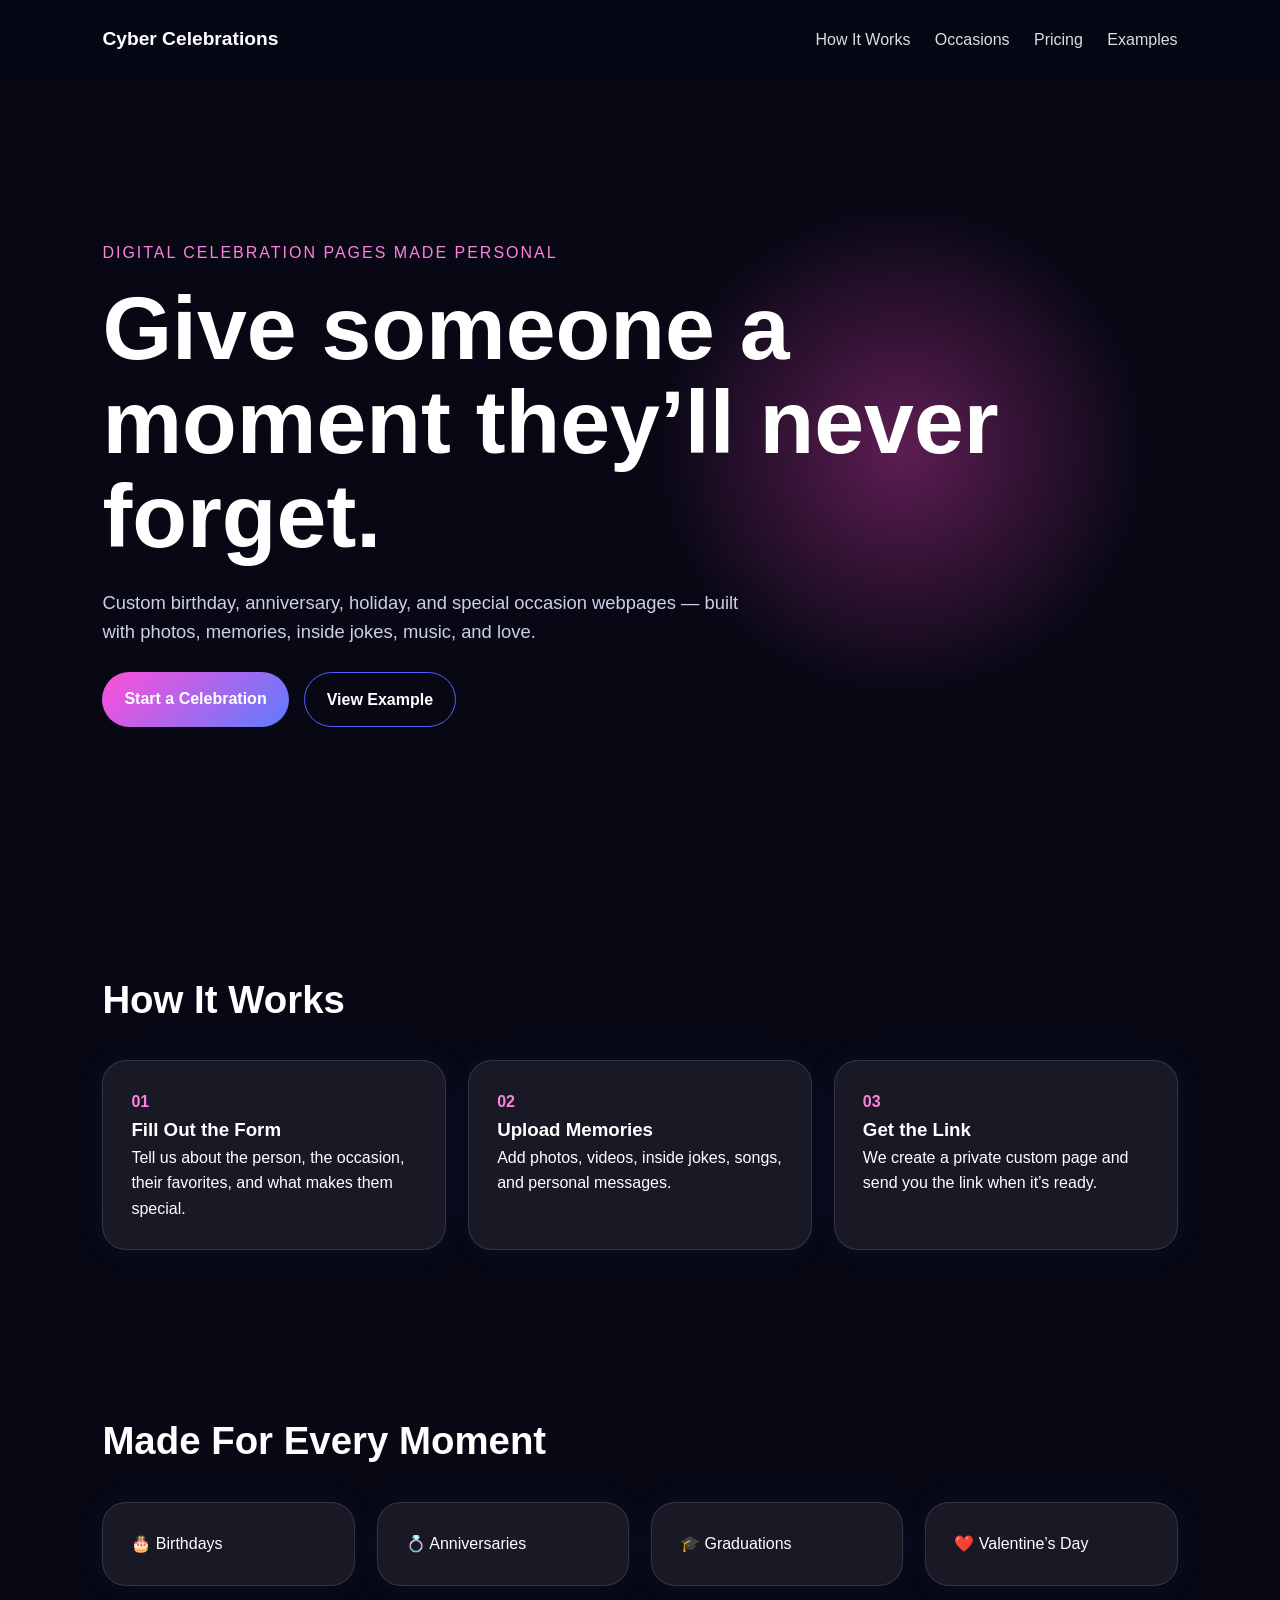
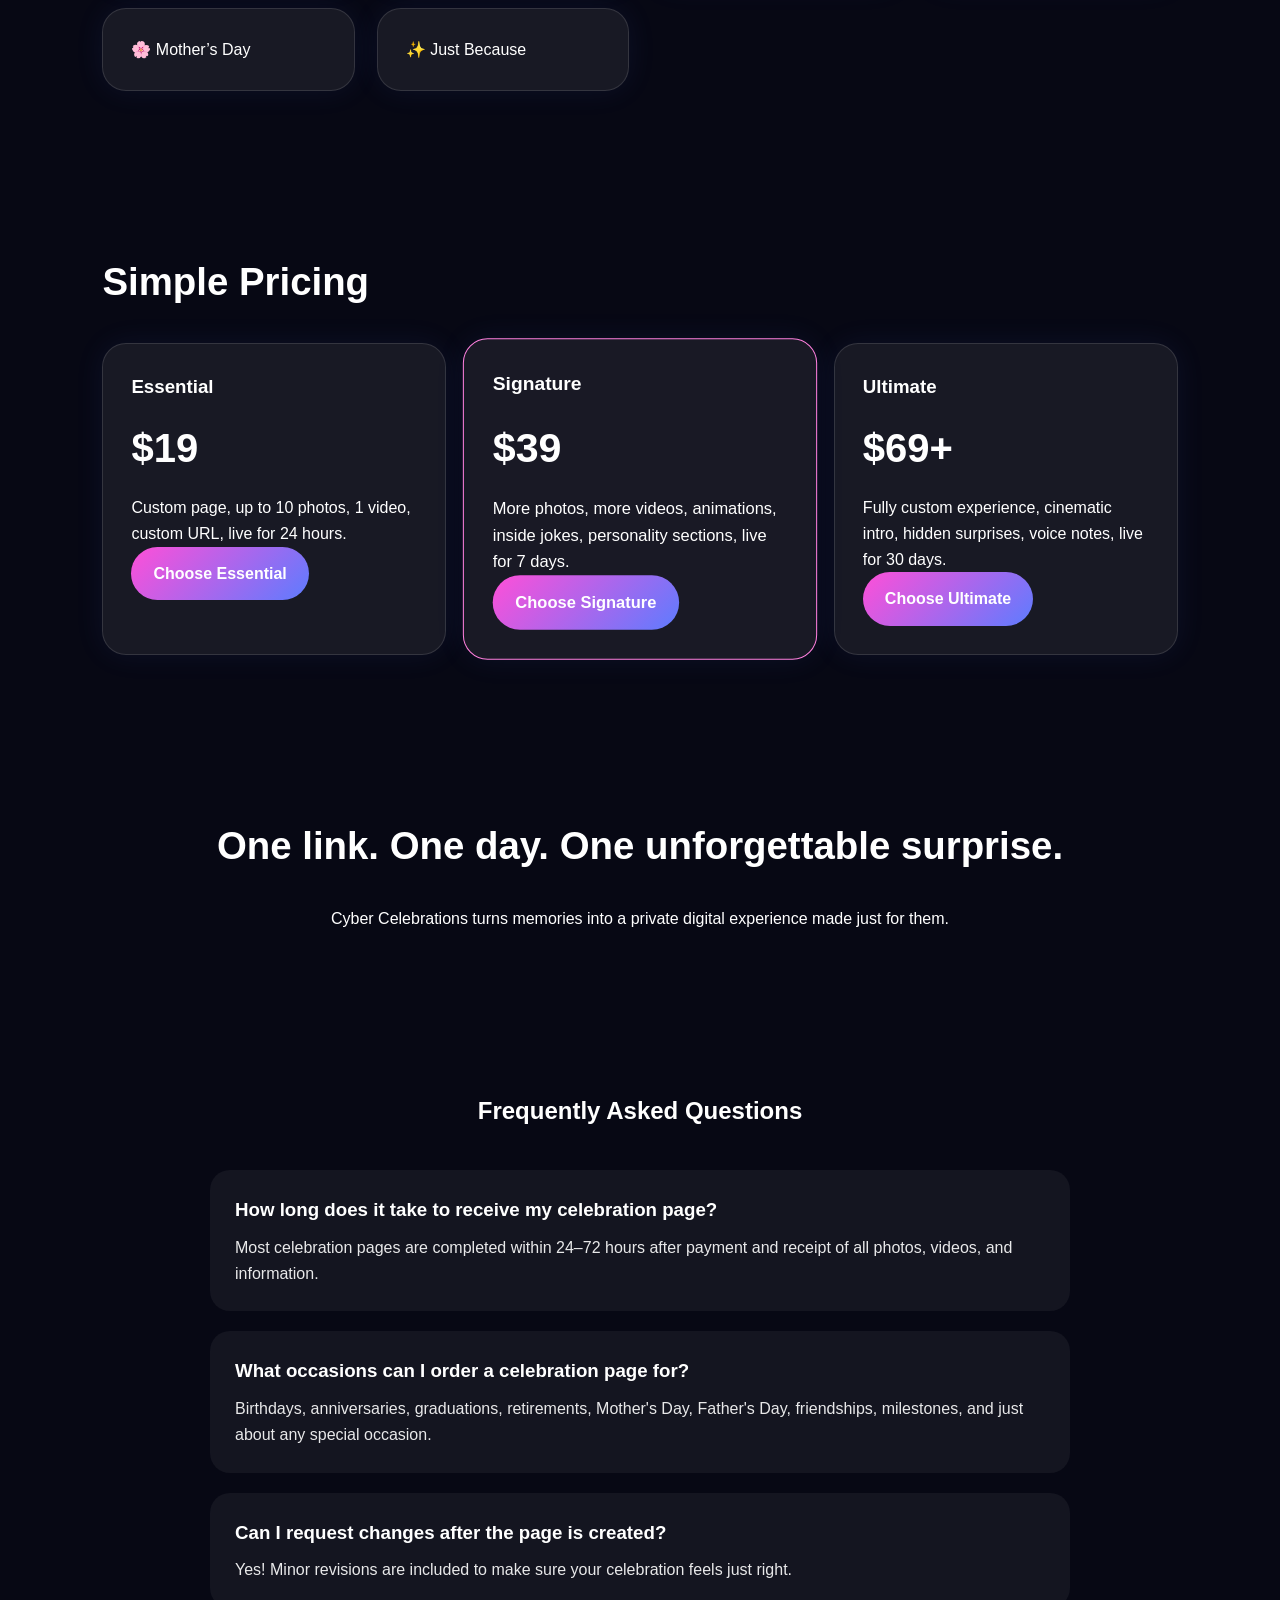
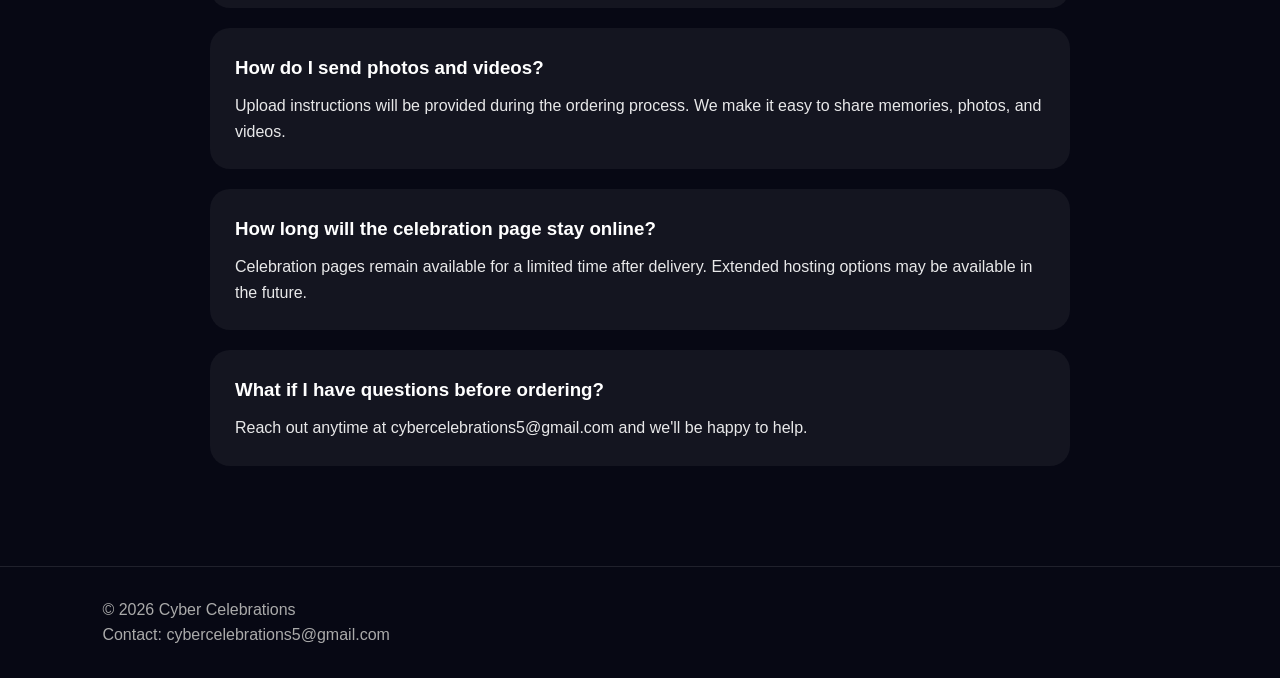
==== index.html @ 64e2e983 "Update index.html" ====
<!-- index.html -->
<!DOCTYPE html>
<html lang="en">
<head>
  <meta charset="UTF-8" />
  <meta name="viewport" content="width=device-width, initial-scale=1.0" />
  <title>Cyber Celebrations</title>
  <link rel="icon" type="image/png" href="cyber-logo.png">
  <link rel="stylesheet" href="style.css?v=2" />
</head>
<body>

<header class="nav">
  <div class="logo">Cyber Celebrations</div>
  <nav>
    <a href="#how">How It Works</a>
    <a href="#occasions">Occasions</a>
    <a href="#pricing">Pricing</a>
    <a href="examples.html">Examples</a>
  </nav>
</header>

<section class="hero">
  <div class="glow"></div>
  <p class="tag">Digital celebration pages made personal</p>
  <h1>Give someone a moment they’ll never forget.</h1>
  <p class="sub">
    Custom birthday, anniversary, holiday, and special occasion webpages —
    built with photos, memories, inside jokes, music, and love.
  </p>
  <div class="buttons">
    <a class="btn primary" href="https://tally.so/r/yPdEkg">Start a Celebration</a>
    <a class="btn secondary" href="examples/birthday-demo.html">View Example</a>
  </div>
</section>

<section id="how" class="section">
  <h2>How It Works</h2>
  <div class="cards">
    <div class="card"><span>01</span><h3>Fill Out the Form</h3><p>Tell us about the person, the occasion, their favorites, and what makes them special.</p></div>
    <div class="card"><span>02</span><h3>Upload Memories</h3><p>Add photos, videos, inside jokes, songs, and personal messages.</p></div>
    <div class="card"><span>03</span><h3>Get the Link</h3><p>We create a private custom page and send you the link when it’s ready.</p></div>
  </div>
</section>

<section id="occasions" class="section">
  <h2>Made For Every Moment</h2>
  <div class="occasion-grid">
    <div>🎂 Birthdays</div>
    <div>💍 Anniversaries</div>
    <div>🎓 Graduations</div>
    <div>❤️ Valentine’s Day</div>
    <div>🌸 Mother’s Day</div>
    <div>✨ Just Because</div>
  </div>
</section>

<section id="pricing" class="section">
  <h2>Simple Pricing</h2>
  <div class="pricing">
    <div class="price-card">
      <h3>Essential</h3>
      <p class="price">$19</p>
      <p>Custom page, up to 10 photos, 1 video, custom URL, live for 24 hours.</p>
      <a class="btn primary" href="https://tally.so/r/yPdEkg">Choose Essential</a>
    </div>

    <div class="price-card featured">
      <h3>Signature</h3>
      <p class="price">$39</p>
      <p>More photos, more videos, animations, inside jokes, personality sections, live for 7 days.</p>
      <a class="btn primary" href="https://tally.so/r/J9BvxK">Choose Signature</a>
    </div>

    <div class="price-card">
      <h3>Ultimate</h3>
      <p class="price">$69+</p>
      <p>Fully custom experience, cinematic intro, hidden surprises, voice notes, live for 30 days.</p>
      <a class="btn primary" href="https://tally.so/r/ODVMeg">Choose Ultimate</a>
    </div>
  </div>
</section>

<section class="section final">
  <h2>One link. One day. One unforgettable surprise.</h2>
  <p>Cyber Celebrations turns memories into a private digital experience made just for them.</p>
</section>

  <section id="faq" class="faq">
  <h2>Frequently Asked Questions</h2>

  <div class="faq-item">
    <h3>How long does it take to receive my celebration page?</h3>
    <p>
      Most celebration pages are completed within 24–72 hours after payment and receipt of all photos, videos, and information.
    </p>
  </div>

  <div class="faq-item">
    <h3>What occasions can I order a celebration page for?</h3>
    <p>
      Birthdays, anniversaries, graduations, retirements, Mother's Day, Father's Day, friendships, milestones, and just about any special occasion.
    </p>
  </div>

  <div class="faq-item">
    <h3>Can I request changes after the page is created?</h3>
    <p>
      Yes! Minor revisions are included to make sure your celebration feels just right.
    </p>
  </div>

  <div class="faq-item">
    <h3>How do I send photos and videos?</h3>
    <p>
      Upload instructions will be provided during the ordering process. We make it easy to share memories, photos, and videos.
    </p>
  </div>

  <div class="faq-item">
    <h3>How long will the celebration page stay online?</h3>
    <p>
      Celebration pages remain available for a limited time after delivery. Extended hosting options may be available in the future.
    </p>
  </div>

  <div class="faq-item">
    <h3>What if I have questions before ordering?</h3>
    <p>
      Reach out anytime at cybercelebrations5@gmail.com and we'll be happy to help.
    </p>
  </div>

</section>
  
<footer>
  <p>© 2026 Cyber Celebrations</p>
  <p>Contact: cybercelebrations5@gmail.com</p>
</footer>

<script src="script.js"></script>
</body>
</html>
---- style.css ----
/* style.css */
* {
  box-sizing: border-box;
  margin: 0;
  padding: 0;
}

body {
  font-family: Arial, sans-serif;
  background: #070814;
  color: white;
  line-height: 1.6;
}

.nav {
  display: flex;
  justify-content: space-between;
  align-items: center;
  padding: 24px 8%;
  position: sticky;
  top: 0;
  background: rgba(7, 8, 20, 0.85);
  backdrop-filter: blur(12px);
  z-index: 10;
}

.logo {
  font-weight: bold;
  font-size: 1.2rem;
}

.nav a {
  color: #ddd;
  text-decoration: none;
  margin-left: 20px;
}

.hero {
  min-height: 90vh;
  padding: 120px 8%;
  position: relative;
  display: flex;
  flex-direction: column;
  justify-content: center;
  overflow: hidden;
}

.glow {
  position: absolute;
  width: 500px;
  height: 500px;
  background: radial-gradient(circle, rgba(255, 69, 200, 0.35), transparent 70%);
  right: 10%;
  top: 15%;
  z-index: -1;
}

.tag {
  color: #ff80df;
  text-transform: uppercase;
  letter-spacing: 2px;
  margin-bottom: 15px;
}

h1 {
  font-size: clamp(2.8rem, 7vw, 6rem);
  max-width: 900px;
  line-height: 1.05;
}

.sub {
  max-width: 650px;
  margin: 25px 0;
  color: #cfcfe8;
  font-size: 1.15rem;
}

.buttons {
  display: flex;
  gap: 15px;
  flex-wrap: wrap;
}

.btn {
  padding: 14px 22px;
  border-radius: 999px;
  text-decoration: none;
  font-weight: bold;
  display: inline-block;
}

.primary {
  background: linear-gradient(135deg, #ff4fd8, #5d7cff);
  color: white;
}

.secondary {
  border: 1px solid #555bff;
  color: white;
}

.section {
  padding: 80px 8%;
}

.section h2 {
  font-size: 2.4rem;
  margin-bottom: 30px;
}

.cards,
.pricing,
.occasion-grid {
  display: grid;
  gap: 22px;
  grid-template-columns: repeat(auto-fit, minmax(230px, 1fr));
}

.card,
.price-card,
.occasion-grid div {
  background: rgba(255,255,255,0.07);
  border: 1px solid rgba(255,255,255,0.12);
  border-radius: 24px;
  padding: 28px;
  box-shadow: 0 0 30px rgba(93,124,255,0.08);
}

.card span {
  color: #ff80df;
  font-weight: bold;
}

.price {
  font-size: 2.5rem;
  font-weight: bold;
  margin: 15px 0;
}

.featured {
  border: 1px solid #ff80df;
  transform: scale(1.03);
}

.final {
  text-align: center;
}

footer {
  padding: 30px 8%;
  color: #aaa;
  border-top: 1px solid rgba(255,255,255,0.1);
}

.faq {
  padding: 80px 20px;
  max-width: 900px;
  margin: auto;
}

.faq h2 {
  text-align: center;
  margin-bottom: 40px;
}

.faq-item {
  background: rgba(255,255,255,0.05);
  padding: 25px;
  border-radius: 20px;
  margin-bottom: 20px;
  text-align: left;
}

.faq-item h3 {
  margin-top: 0;
  margin-bottom: 10px;
}

.faq-item p {
  margin-bottom: 0;
  opacity: 0.9;
}

@media (max-width: 700px) {
  .nav {
    flex-direction: column;
    gap: 12px;
  }

  .nav a {
    margin: 0 8px;
    font-size: 0.9rem;
  }

  .hero {
    padding-top: 80px;
  }
}
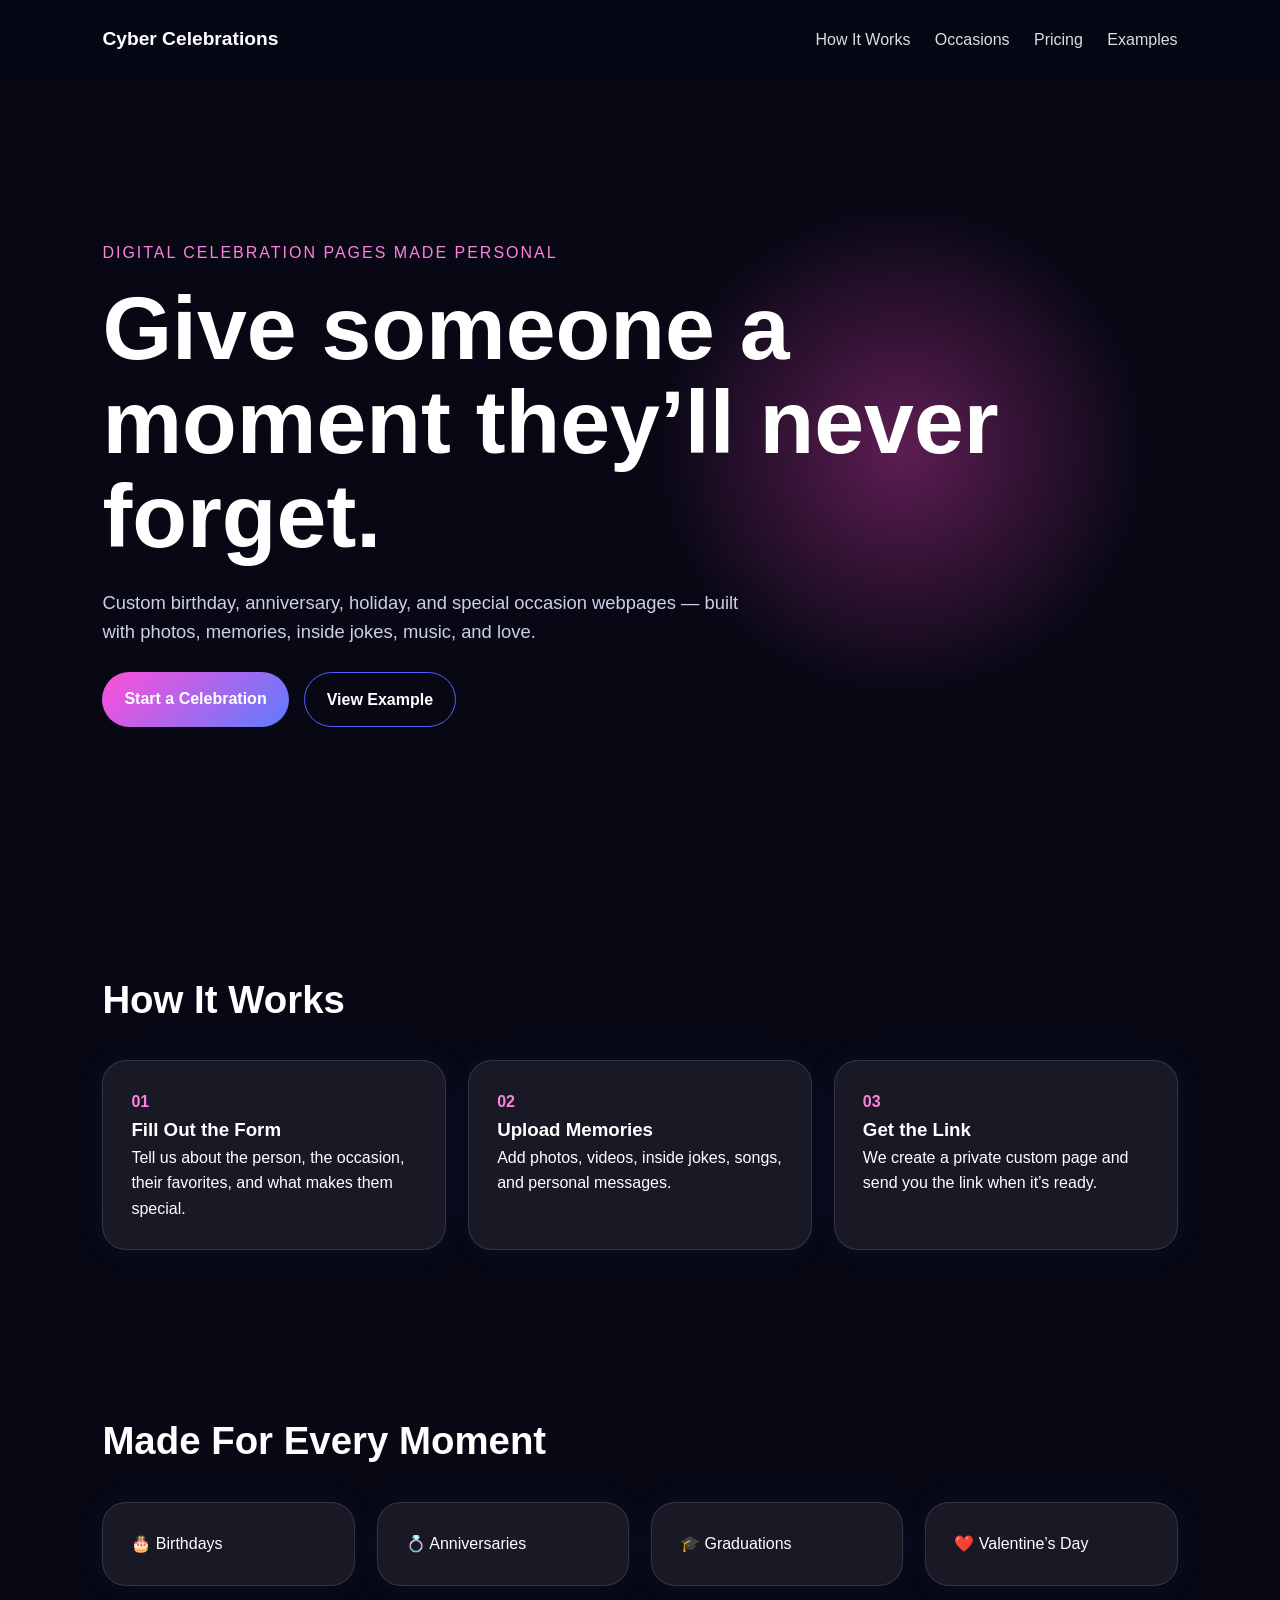
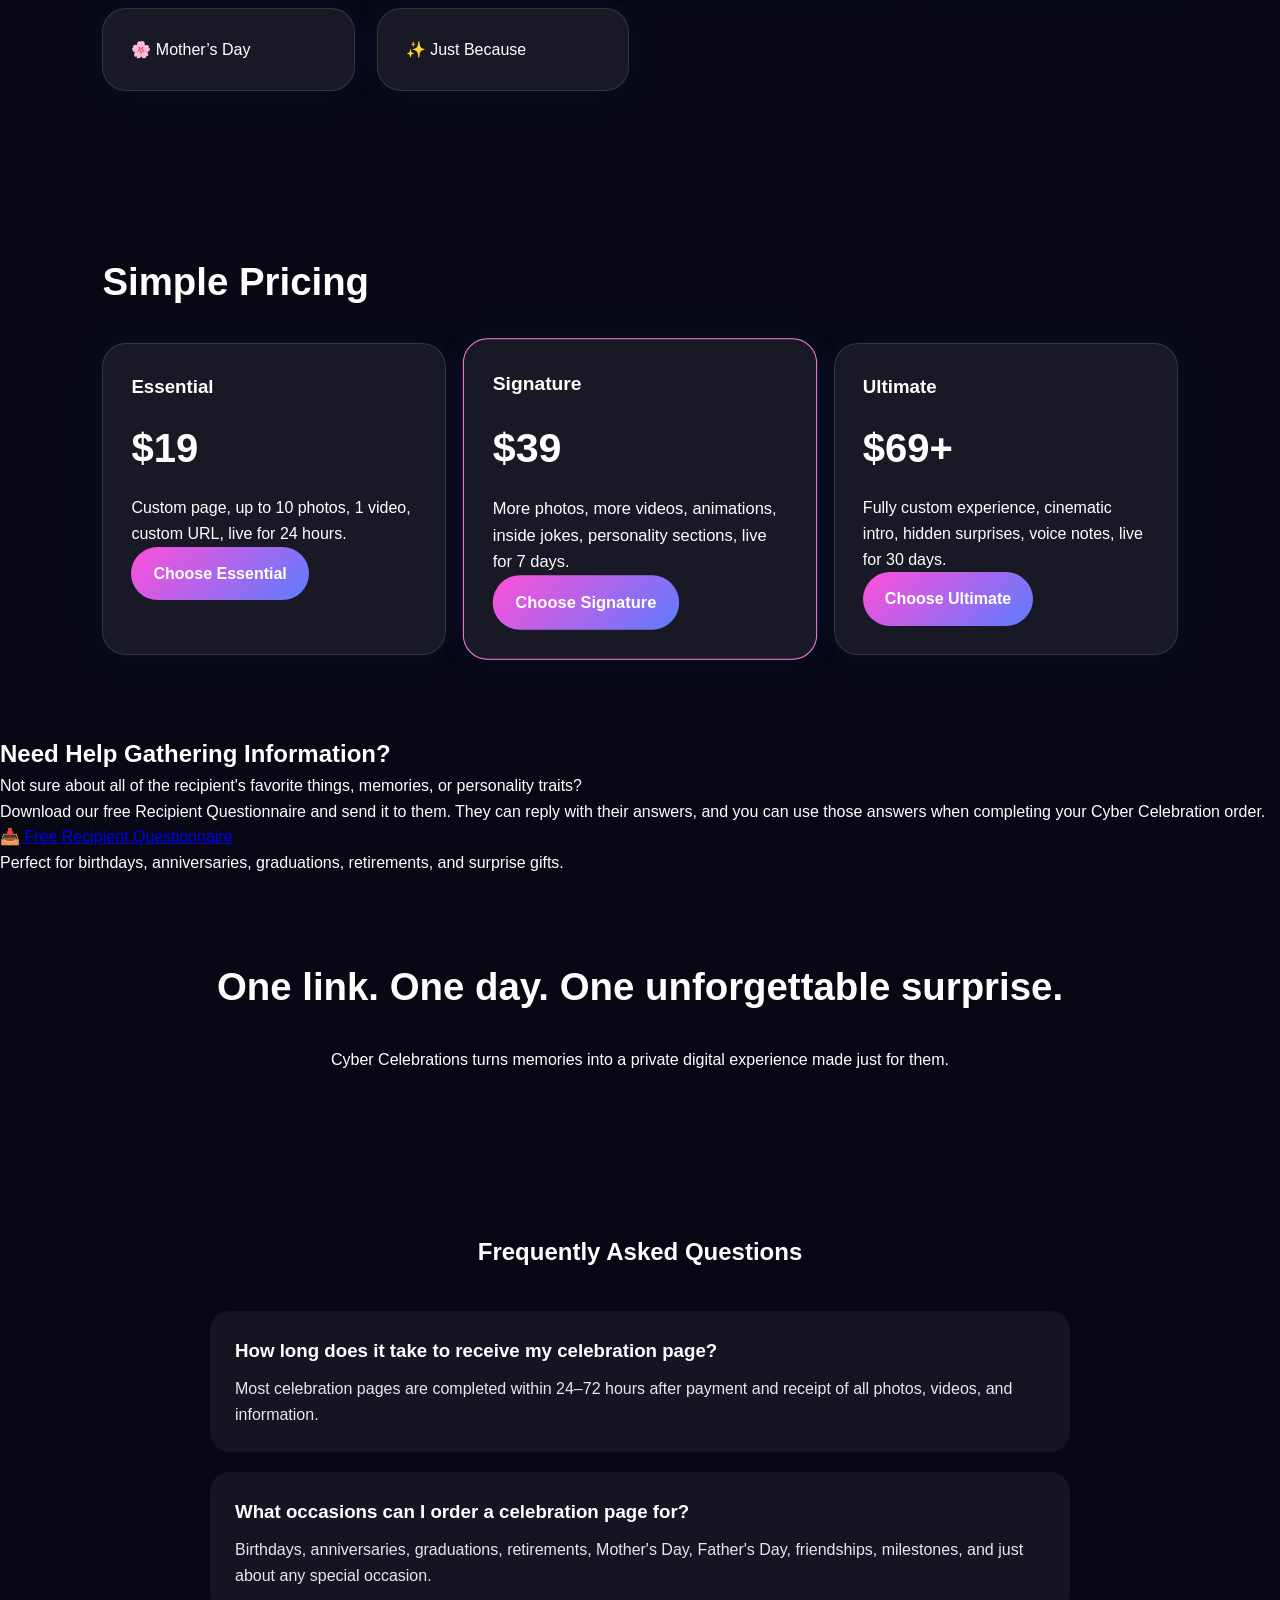
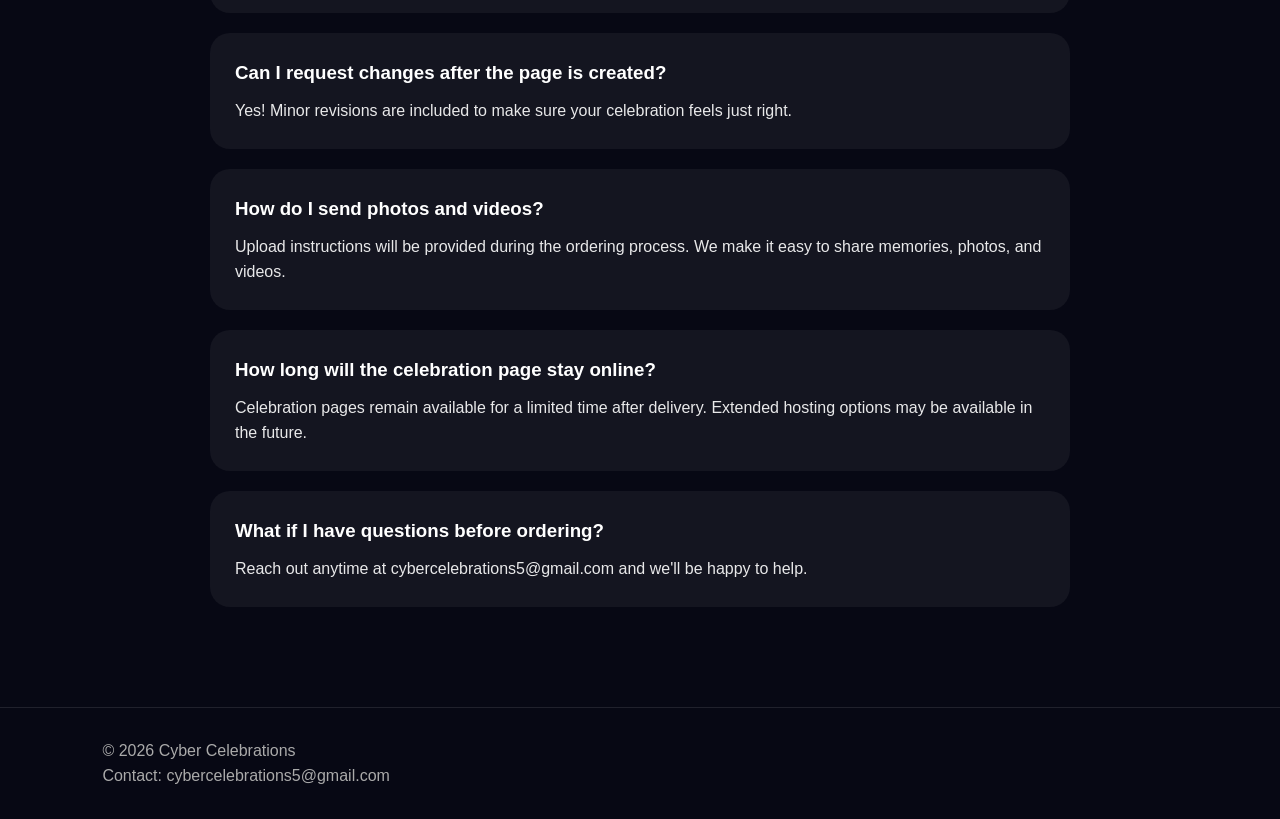
==== commit b89b4d00: "Update index.html" ====
--- a/index.html
+++ b/index.html
@@ -81,6 +81,27 @@
   </div>
 </section>
 
+  <section class="questionnaire-section">
+  <h2>Need Help Gathering Information?</h2>
+
+  <p>
+    Not sure about all of the recipient's favorite things, memories, or personality traits?
+  </p>
+
+  <p>
+    Download our free Recipient Questionnaire and send it to them. They can reply with their answers,
+    and you can use those answers when completing your Cyber Celebration order.
+  </p>
+
+  <a href="recipient-questionnaire.png" download class="questionnaire-btn">
+    📥 Free Recipient Questionnaire
+  </a>
+
+  <p class="questionnaire-note">
+    Perfect for birthdays, anniversaries, graduations, retirements, and surprise gifts.
+  </p>
+</section>
+
 <section class="section final">
   <h2>One link. One day. One unforgettable surprise.</h2>
   <p>Cyber Celebrations turns memories into a private digital experience made just for them.</p>
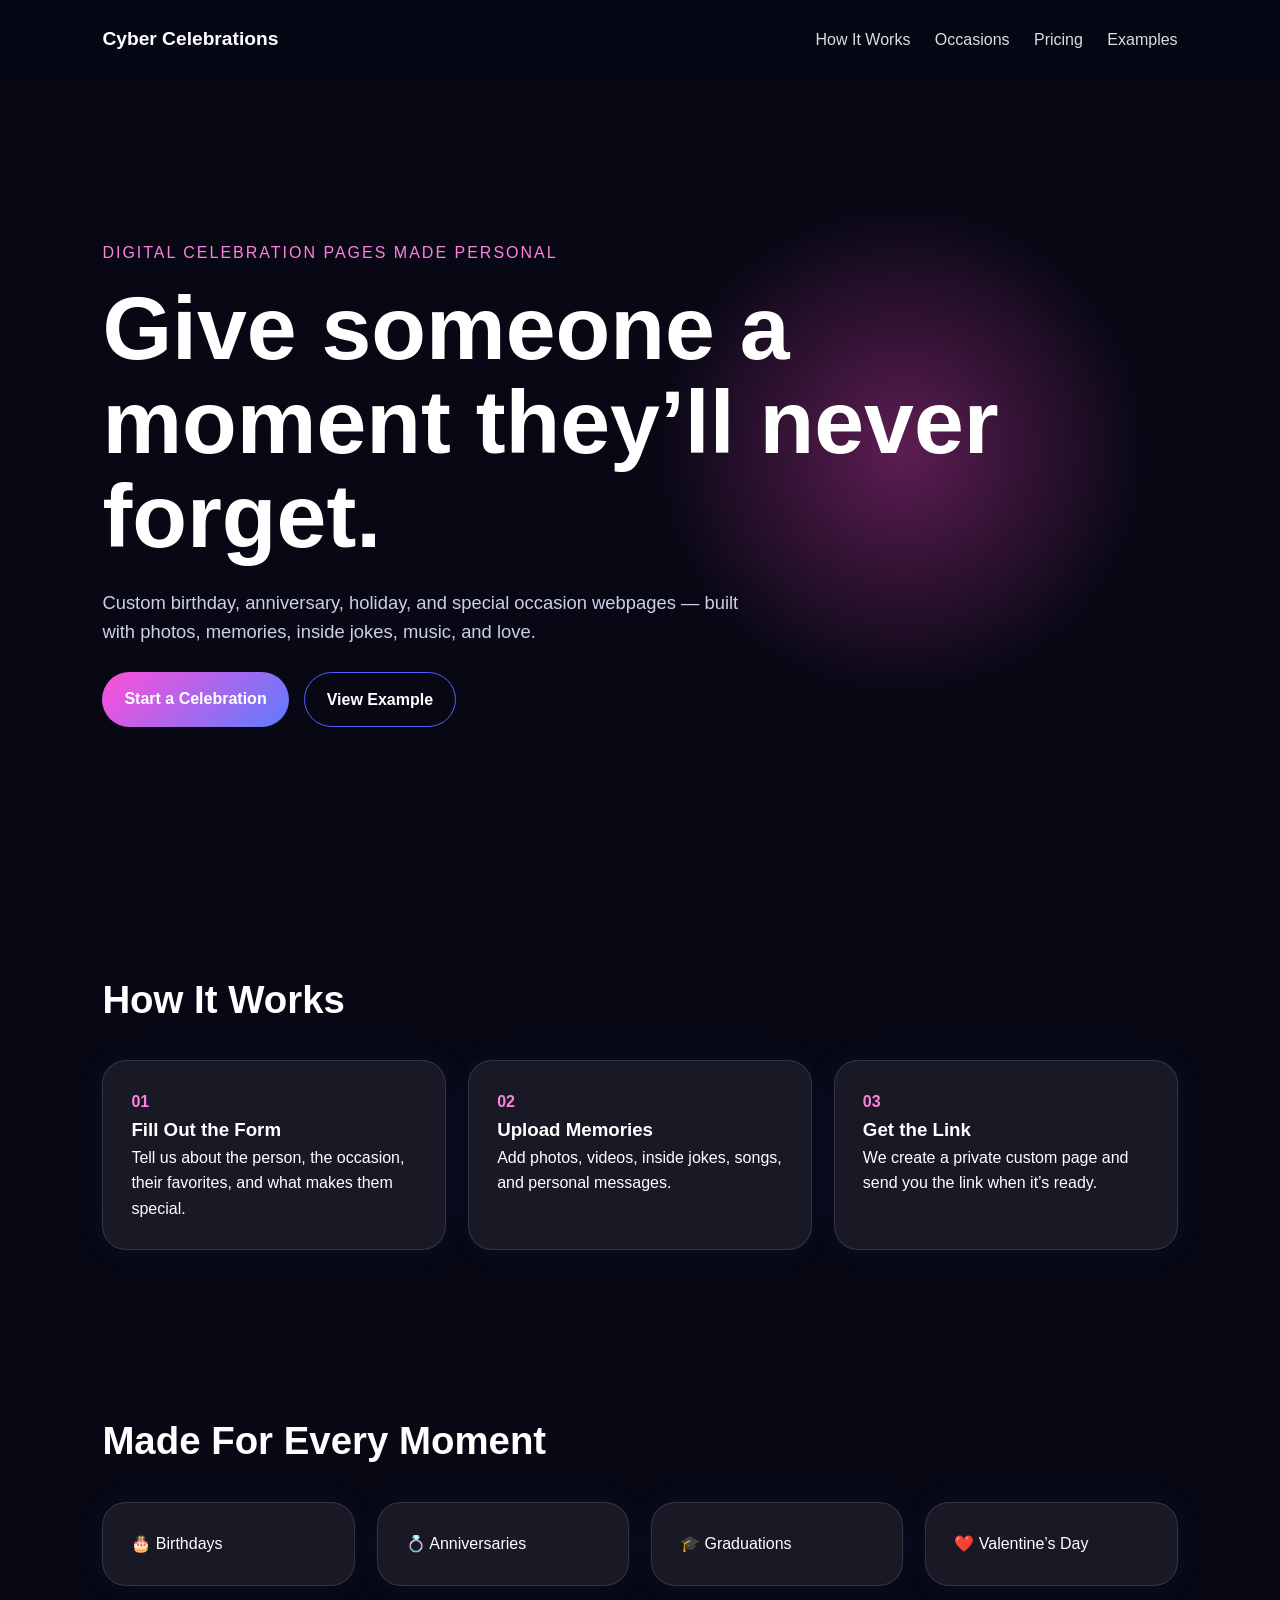
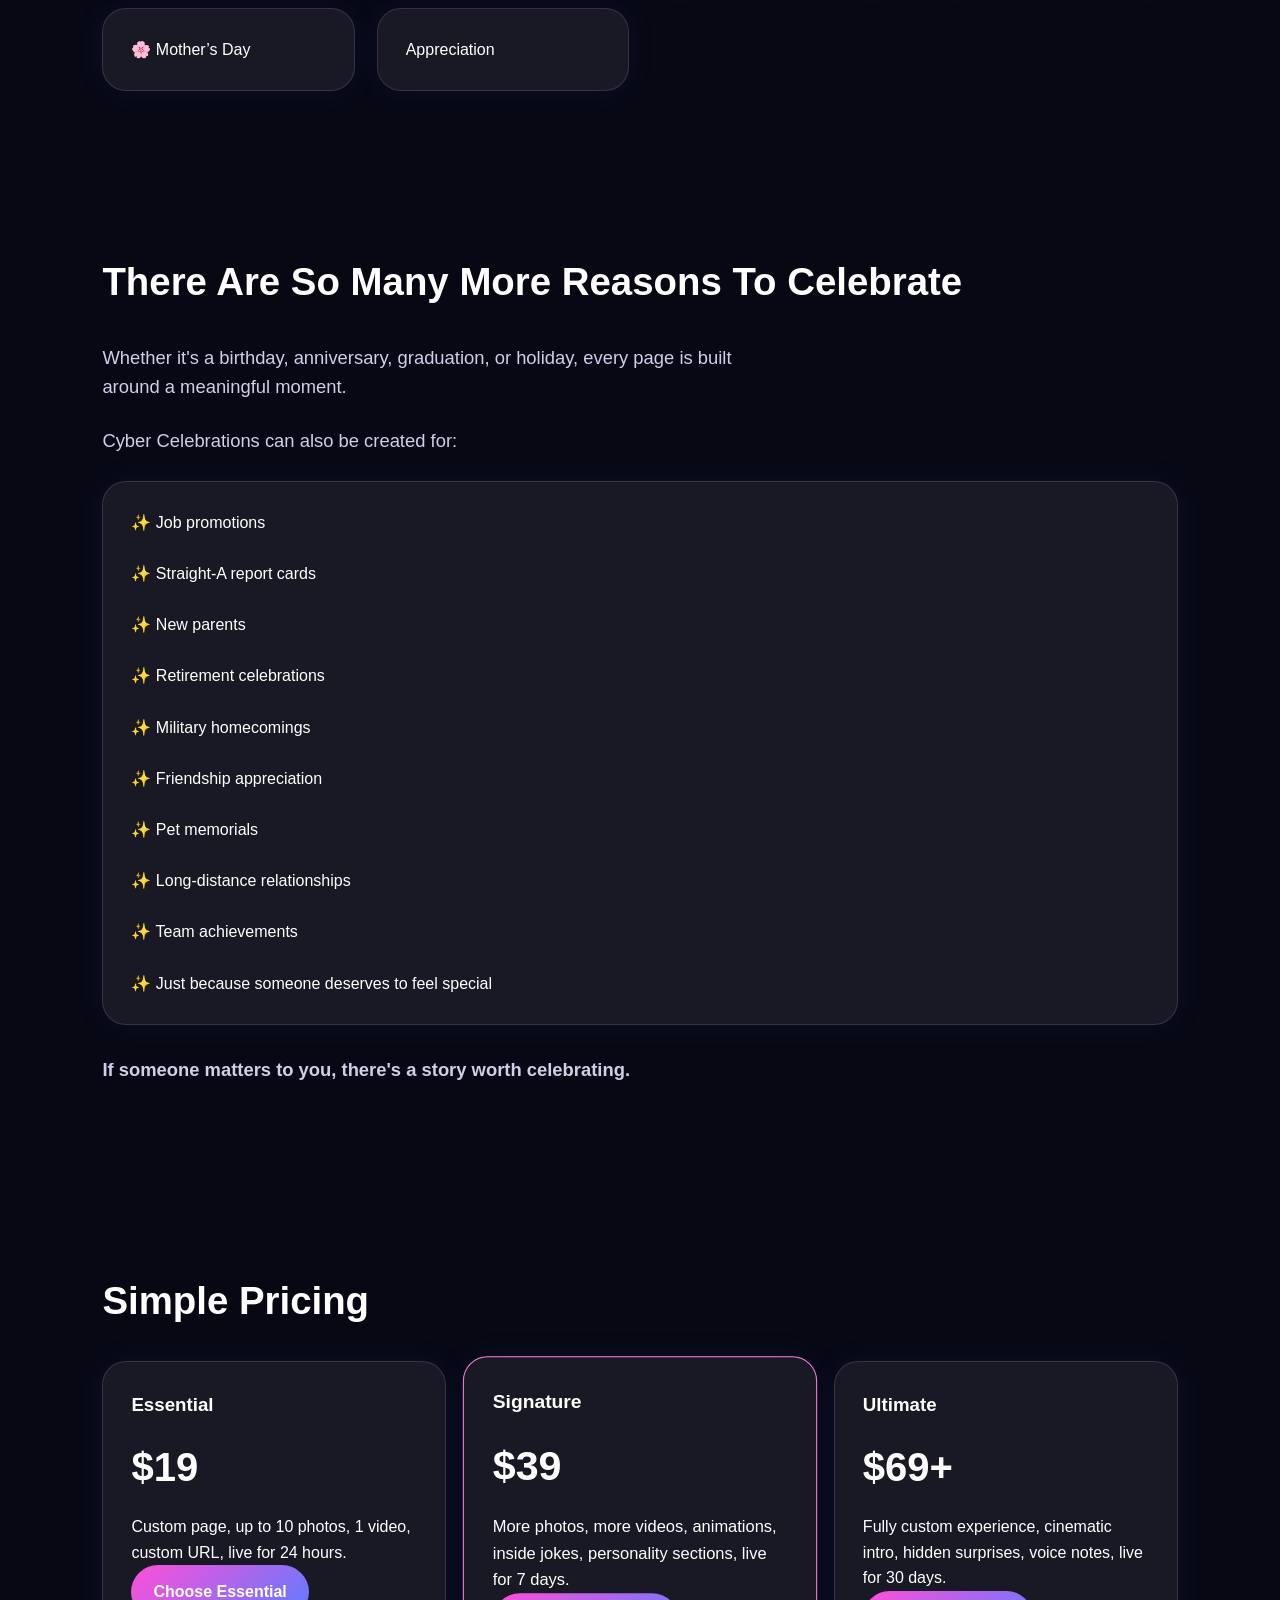
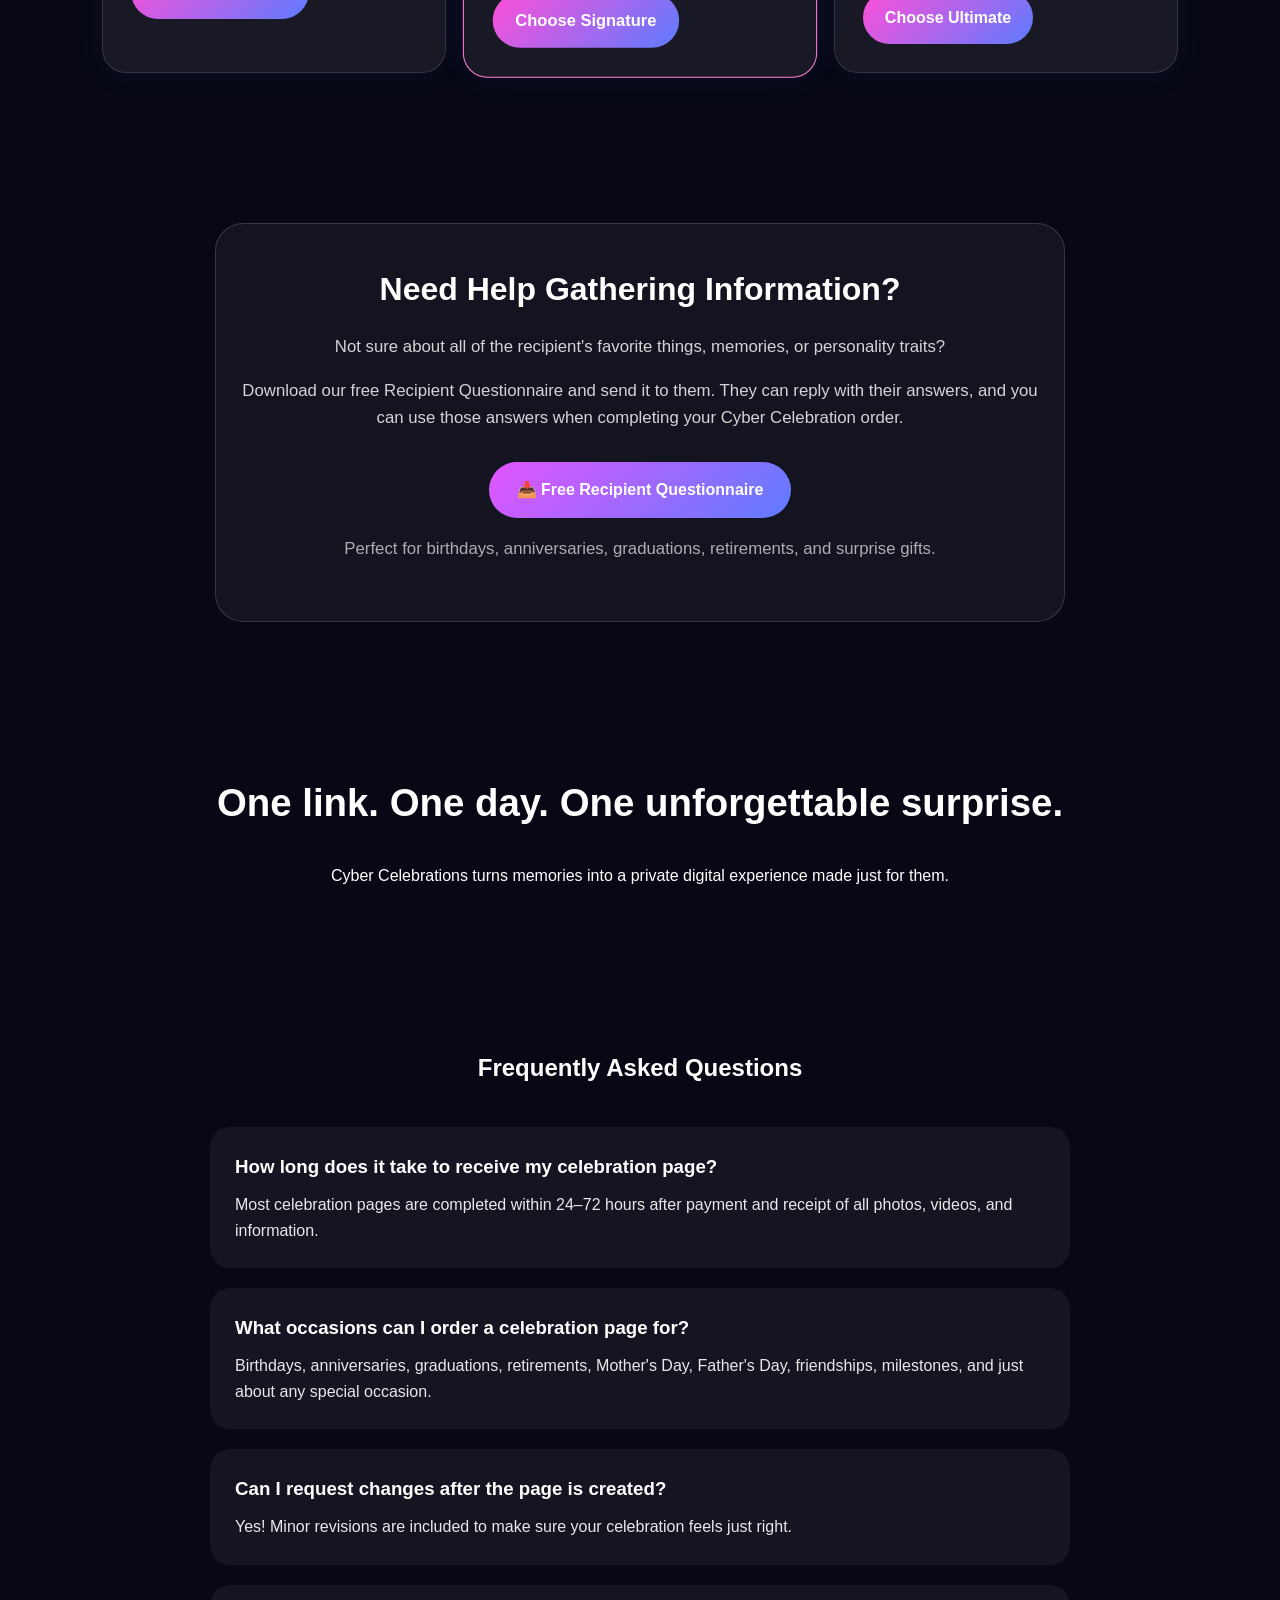
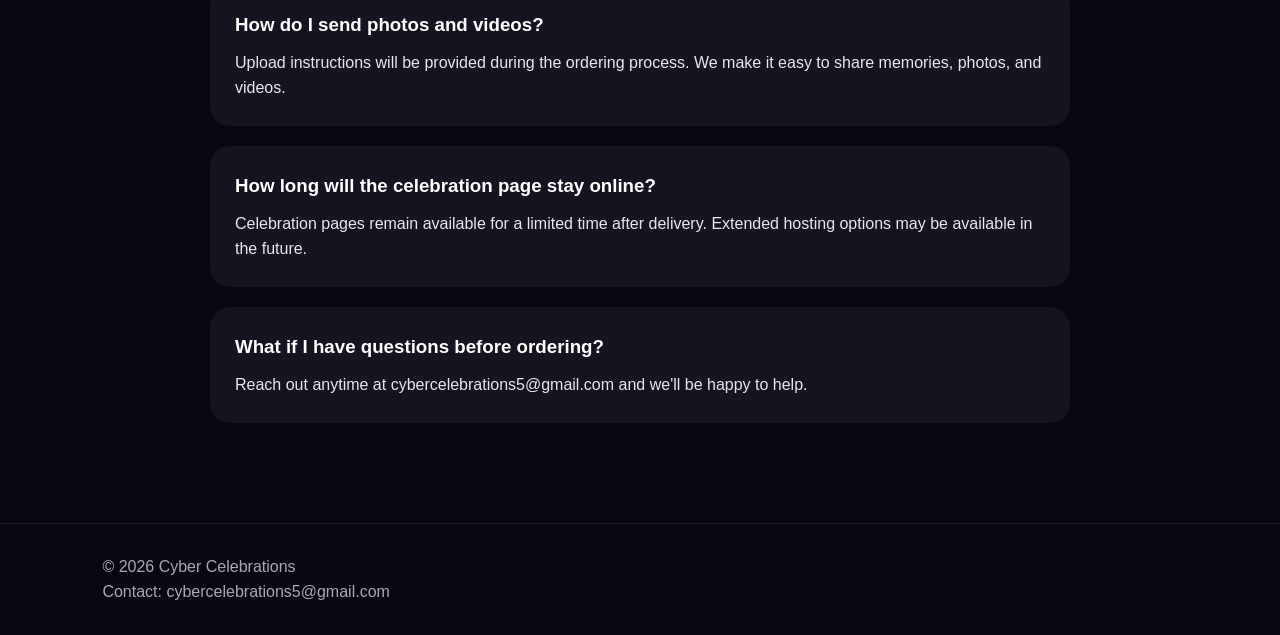
==== commit 1548a0b7: "Update index.html" ====
--- a/index.html
+++ b/index.html
@@ -51,8 +51,47 @@
     <div>🎓 Graduations</div>
     <div>❤️ Valentine’s Day</div>
     <div>🌸 Mother’s Day</div>
-    <div>✨ Just Because</div>
-  </div>
+    <div> Appreciation</div>
+  </div>
+</section>
+
+  <section class="section">
+  <h2>There Are So Many More Reasons To Celebrate</h2>
+
+  <p class="sub">
+    Whether it's a birthday, anniversary, graduation, or holiday,
+    every page is built around a meaningful moment.
+  </p>
+
+  <p class="sub">
+    Cyber Celebrations can also be created for:
+  </p>
+
+  <div class="card">
+    ✨ Job promotions<br><br>
+
+    ✨ Straight-A report cards<br><br>
+
+    ✨ New parents<br><br>
+
+    ✨ Retirement celebrations<br><br>
+
+    ✨ Military homecomings<br><br>
+
+    ✨ Friendship appreciation<br><br>
+
+    ✨ Pet memorials<br><br>
+
+    ✨ Long-distance relationships<br><br>
+
+    ✨ Team achievements<br><br>
+
+    ✨ Just because someone deserves to feel special
+  </div>
+
+  <p class="sub" style="margin-top:30px; font-weight:bold;">
+    If someone matters to you, there's a story worth celebrating.
+  </p>
 </section>
 
 <section id="pricing" class="section">
--- a/style.css
+++ b/style.css
@@ -152,6 +152,45 @@
   border-top: 1px solid rgba(255,255,255,0.1);
 }
 
+.questionnaire-section {
+  max-width: 850px;
+  margin: 70px auto;
+  padding: 40px 25px;
+  text-align: center;
+  border: 1px solid rgba(255, 255, 255, 0.15);
+  border-radius: 28px;
+  background: rgba(255, 255, 255, 0.05);
+}
+
+.questionnaire-section h2 {
+  font-size: 2rem;
+  margin-bottom: 18px;
+}
+
+.questionnaire-section p {
+  color: rgba(255, 255, 255, 0.82);
+  font-size: 1.05rem;
+  line-height: 1.6;
+  margin-bottom: 18px;
+}
+
+.questionnaire-btn {
+  display: inline-block;
+  margin-top: 12px;
+  padding: 15px 28px;
+  border-radius: 999px;
+  color: white;
+  text-decoration: none;
+  font-weight: 700;
+  background: linear-gradient(135deg, #e255ff, #5f7cff);
+}
+
+.questionnaire-note {
+  margin-top: 18px;
+  font-size: 0.95rem;
+  opacity: 0.8;
+}
+
 .faq {
   padding: 80px 20px;
   max-width: 900px;
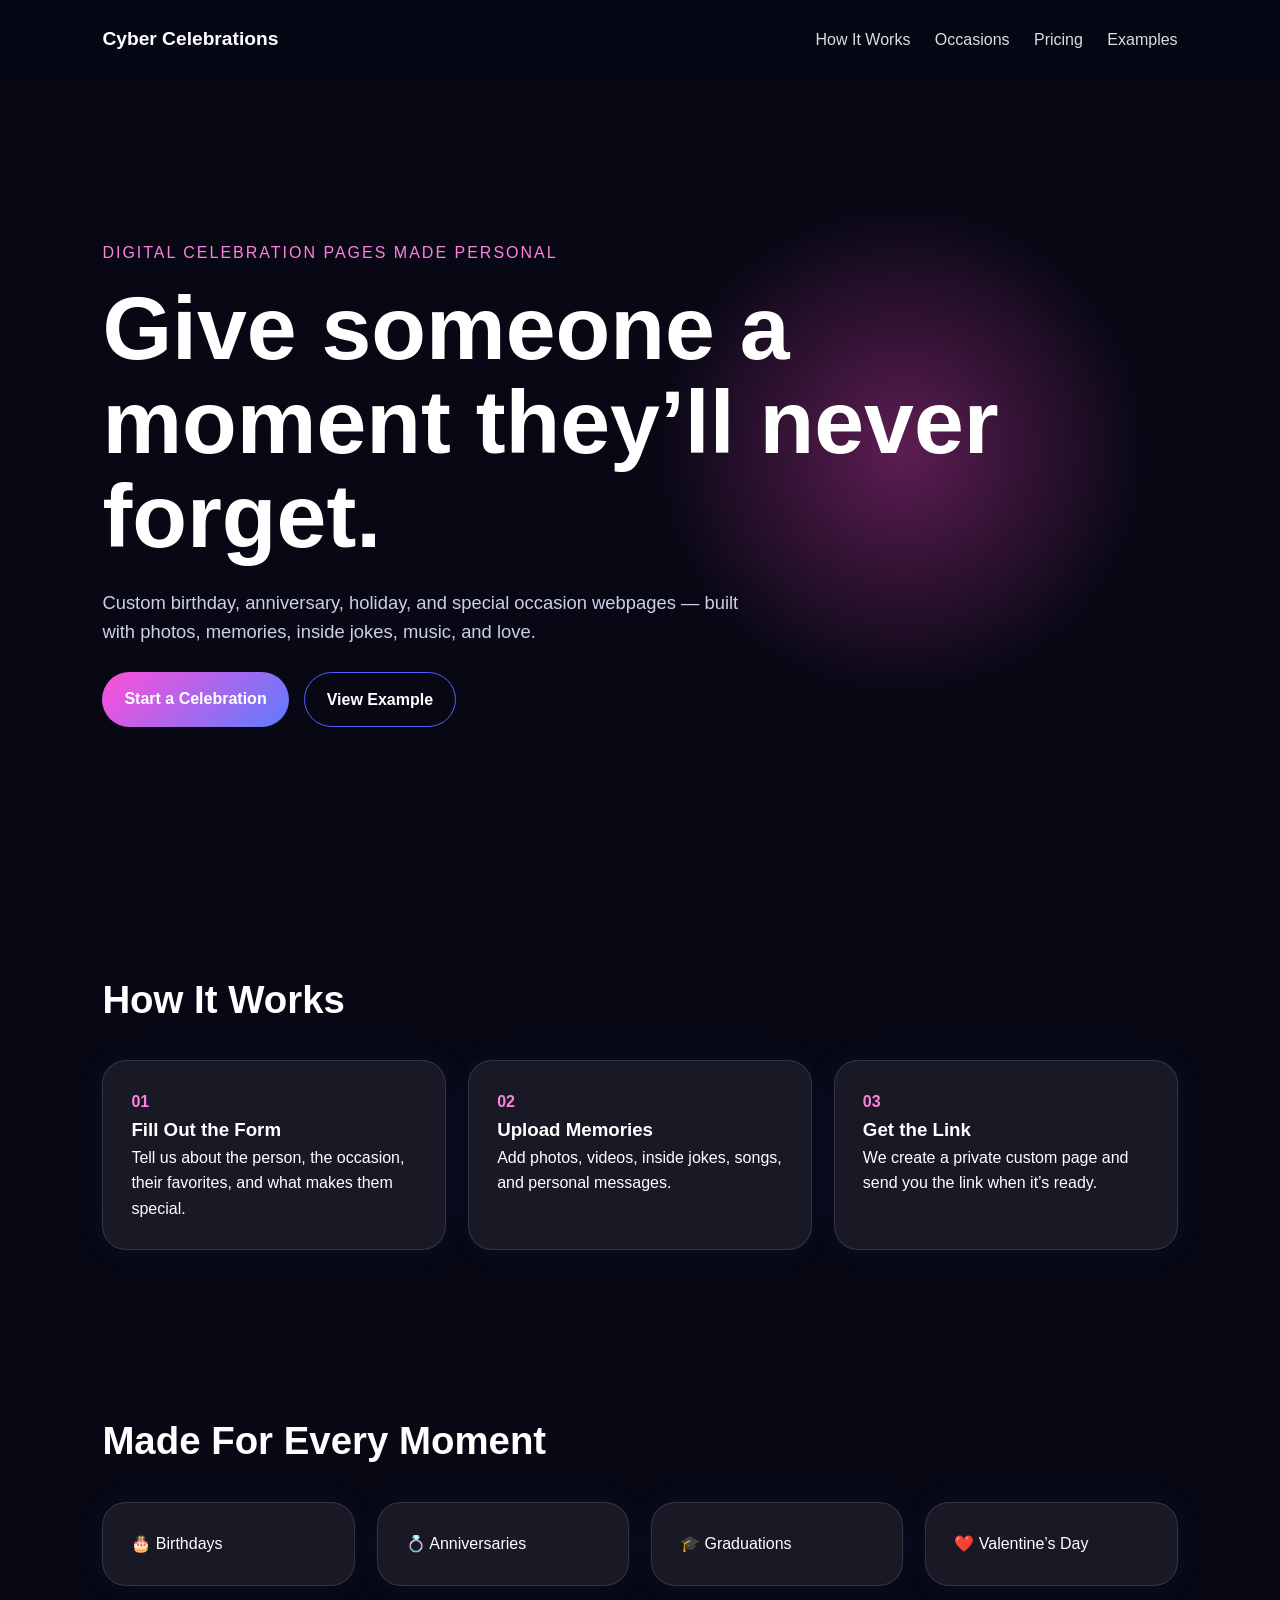
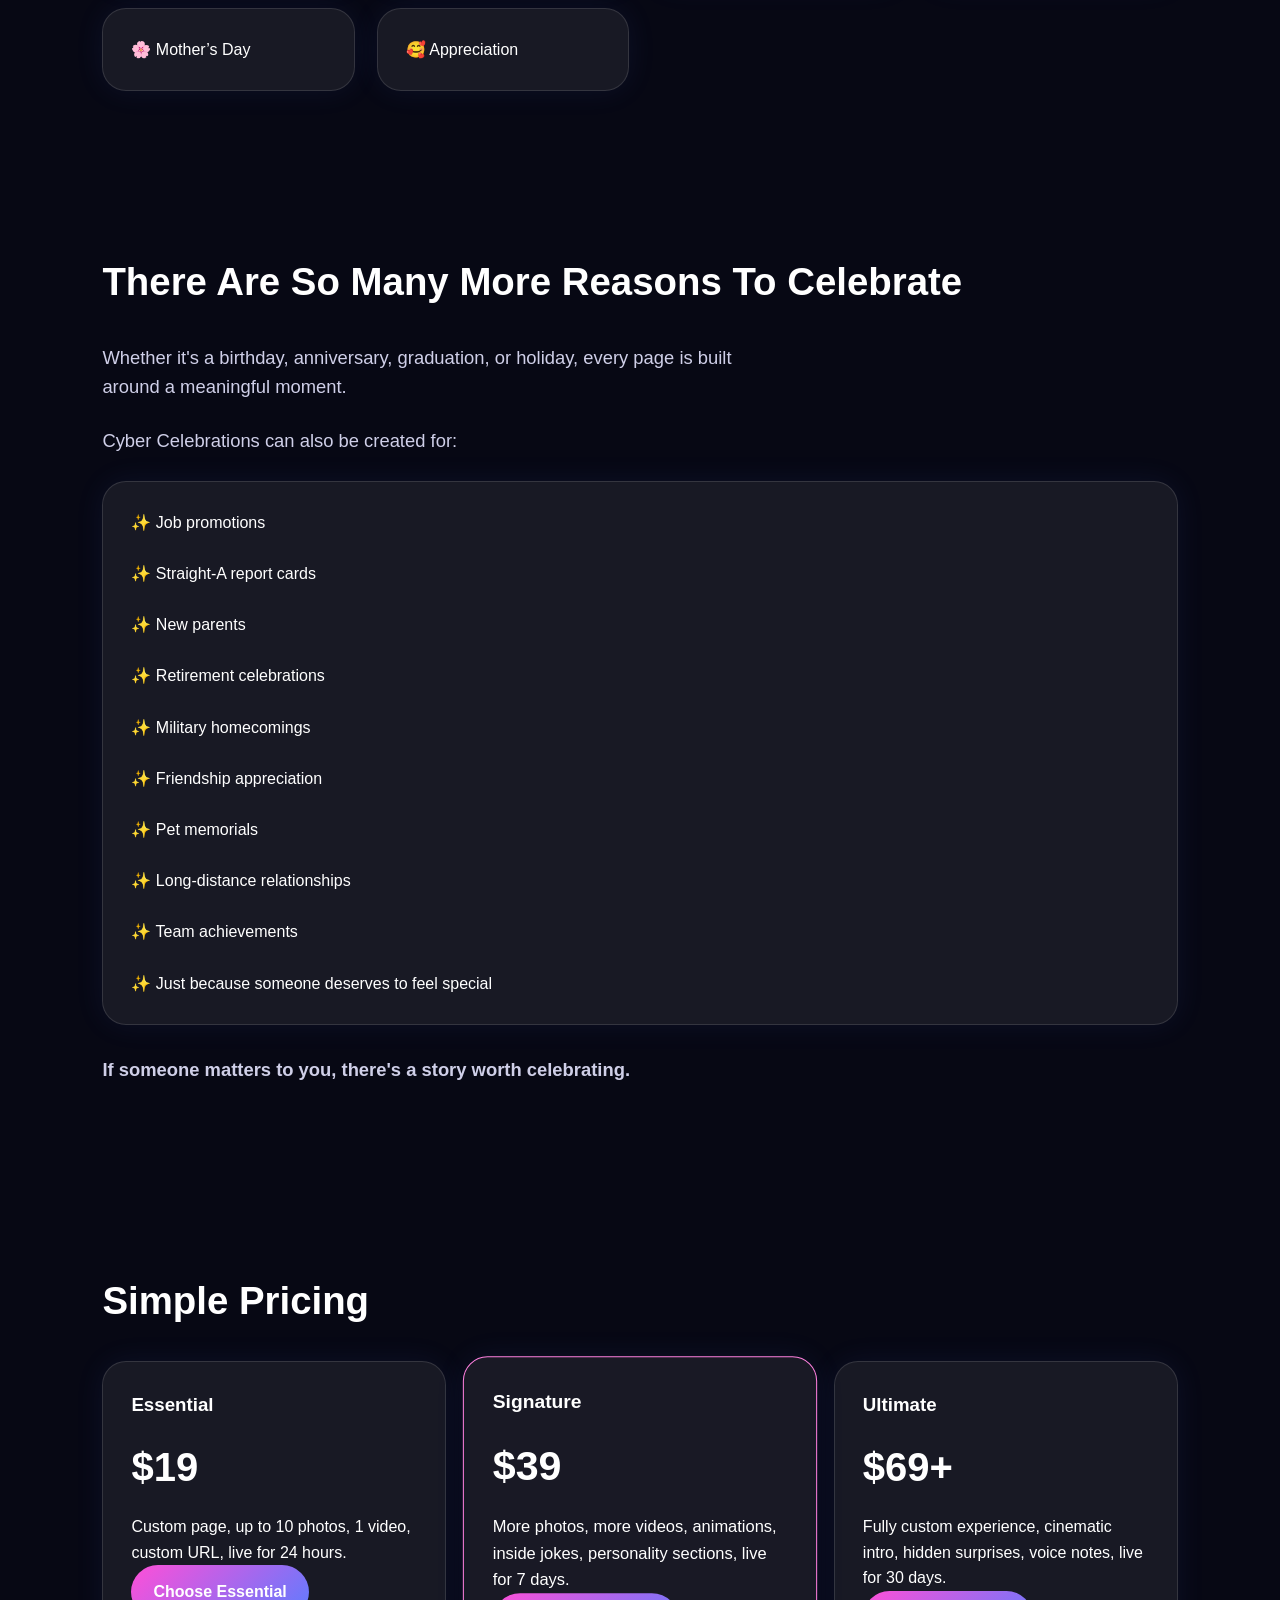
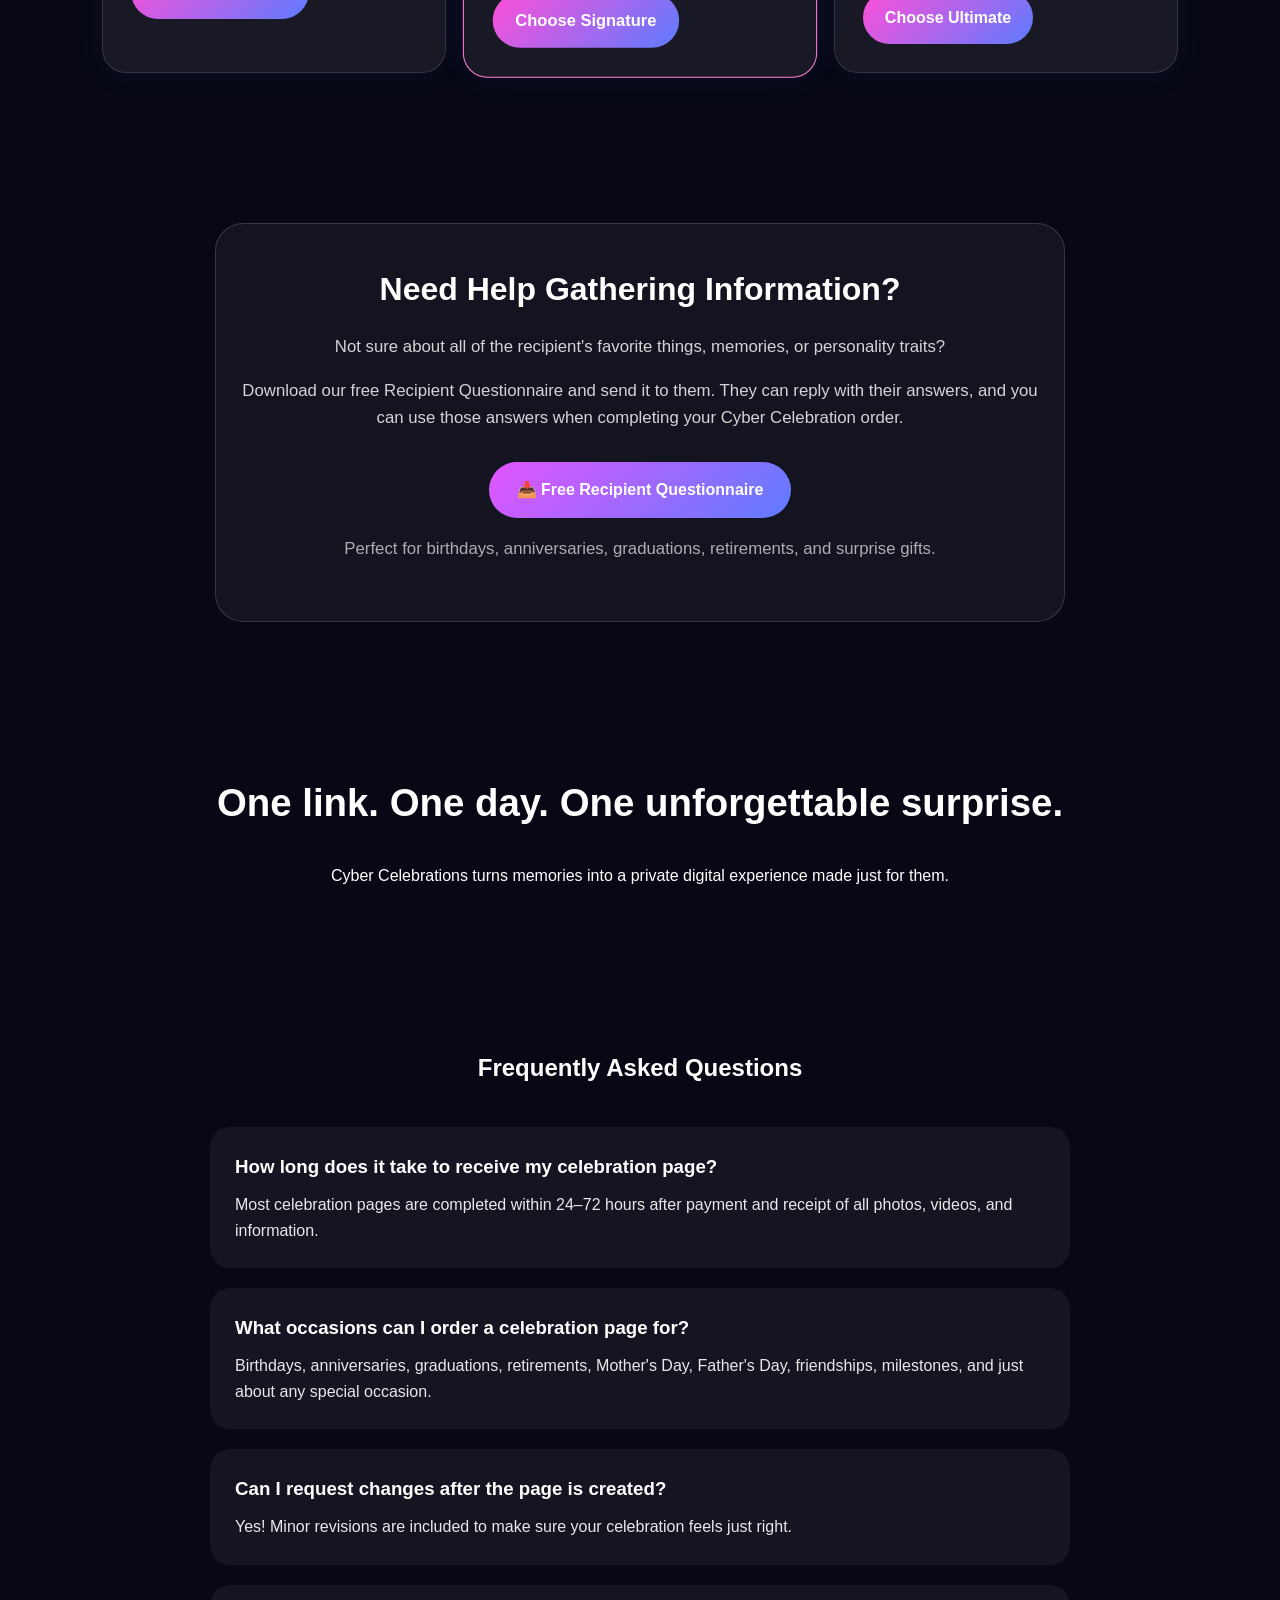
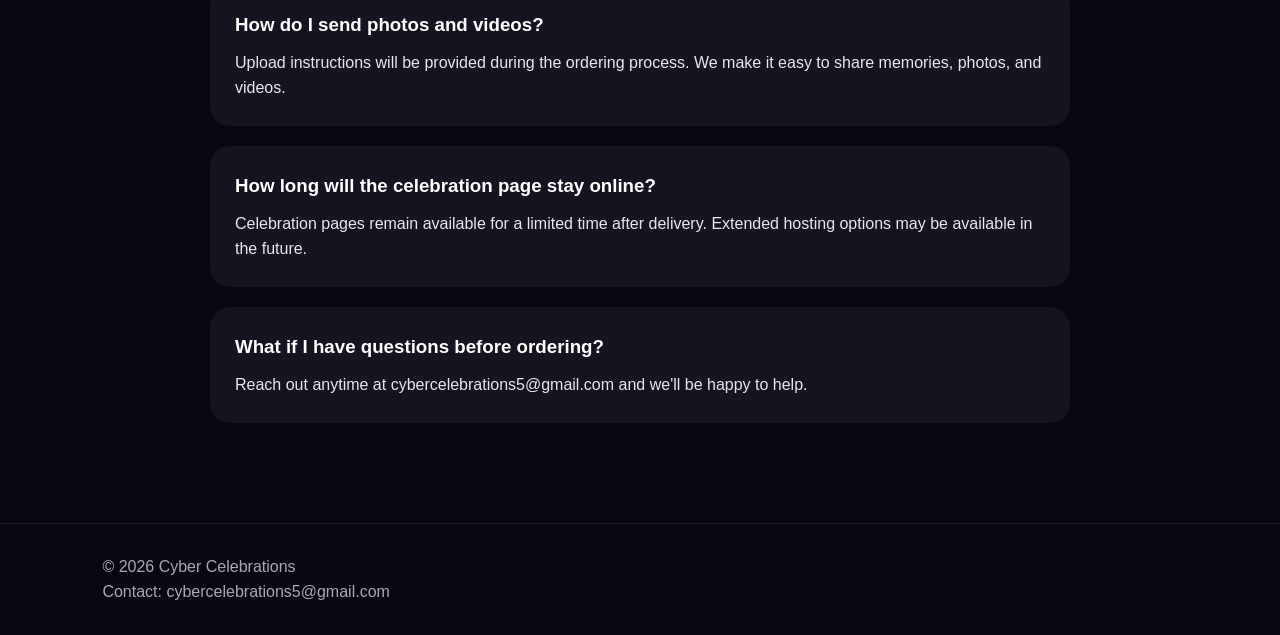
==== commit abfa61e5: "Update index.html" ====
--- a/index.html
+++ b/index.html
@@ -51,7 +51,7 @@
     <div>🎓 Graduations</div>
     <div>❤️ Valentine’s Day</div>
     <div>🌸 Mother’s Day</div>
-    <div> Appreciation</div>
+    <div>🥰 Appreciation</div>
   </div>
 </section>
 
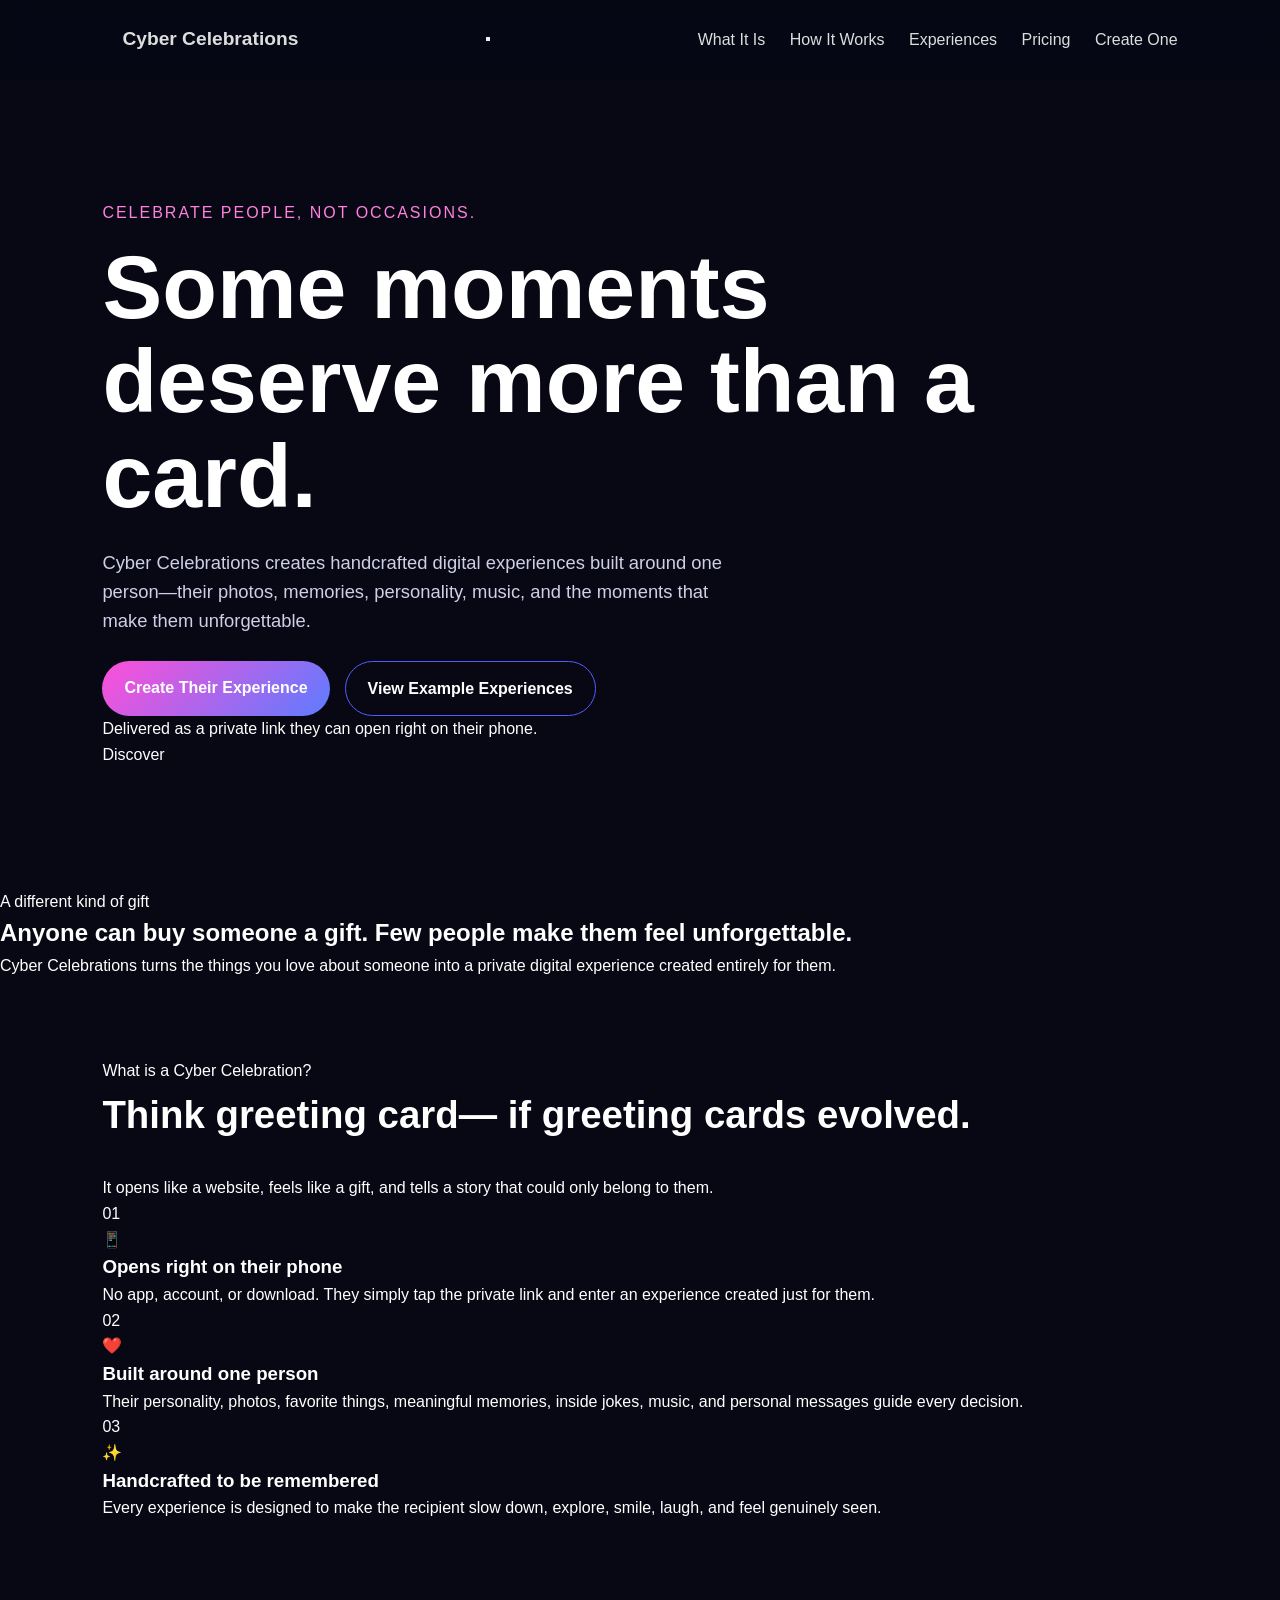
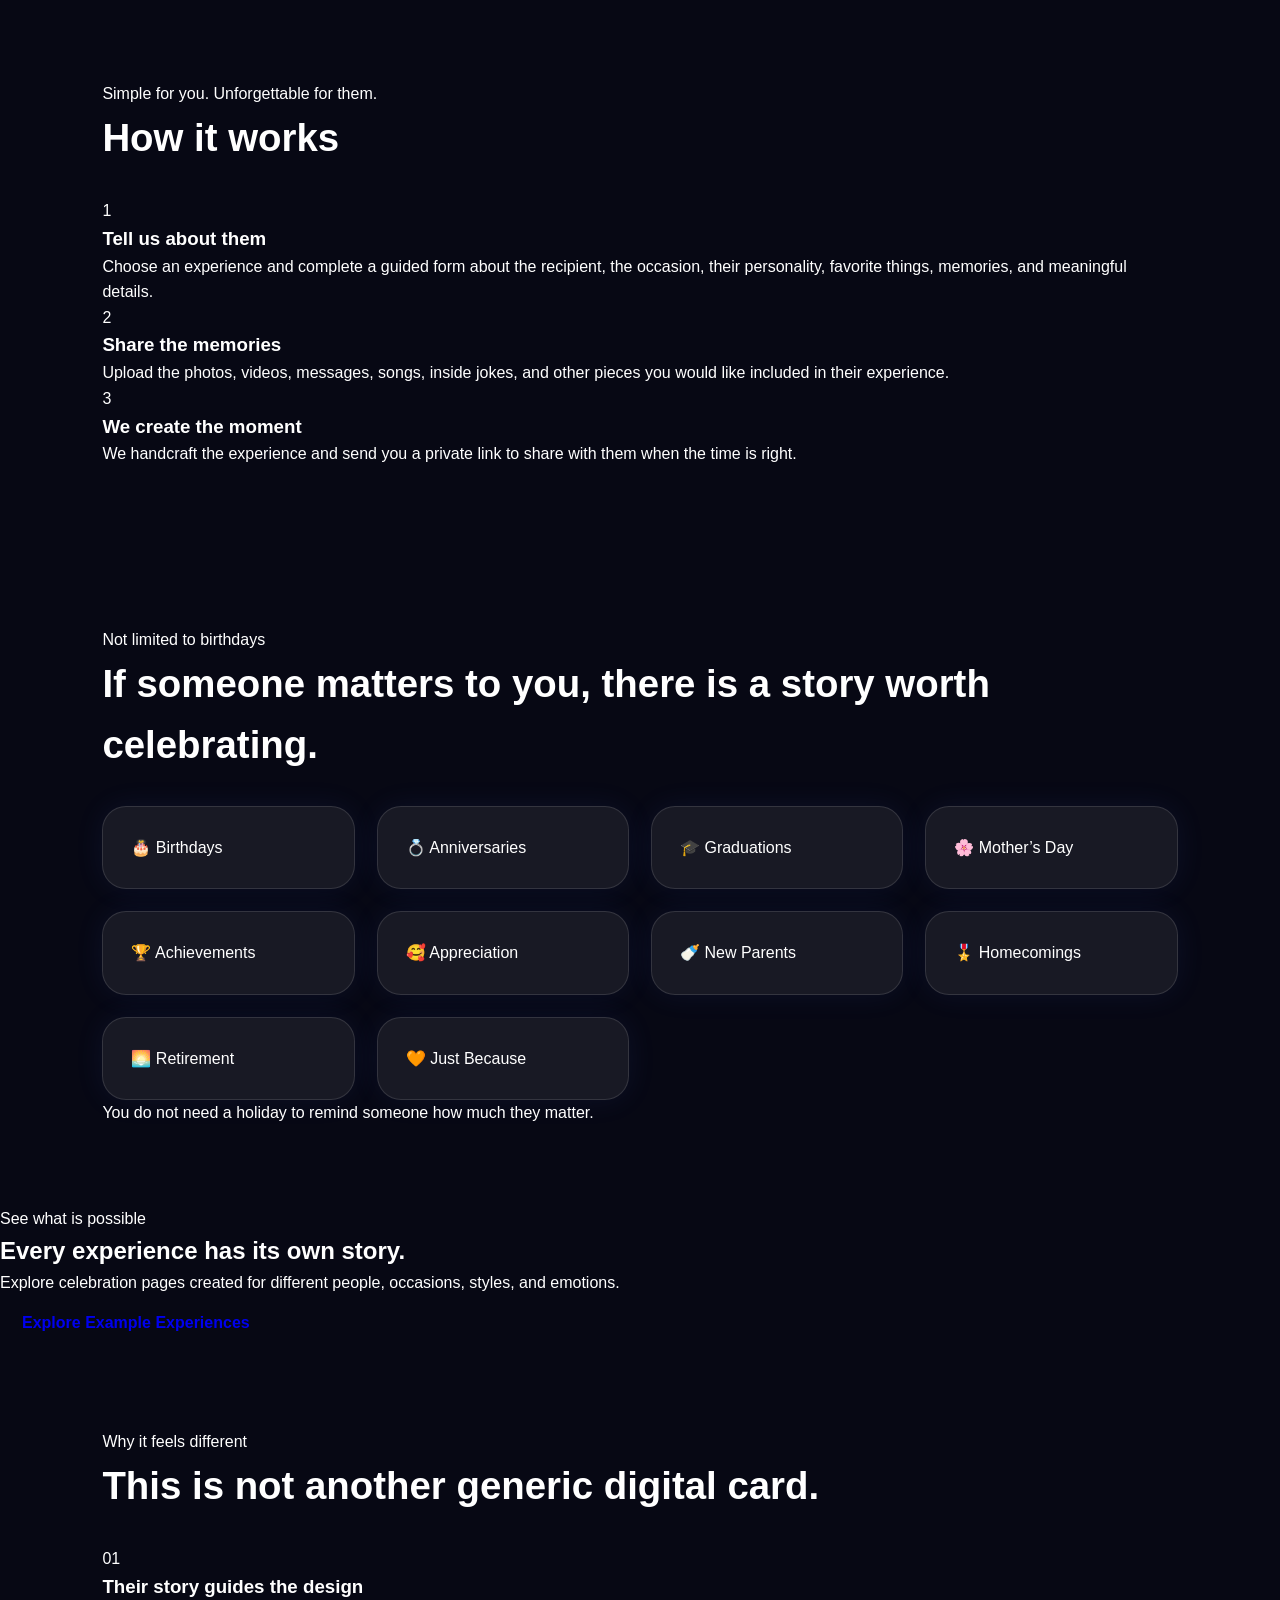
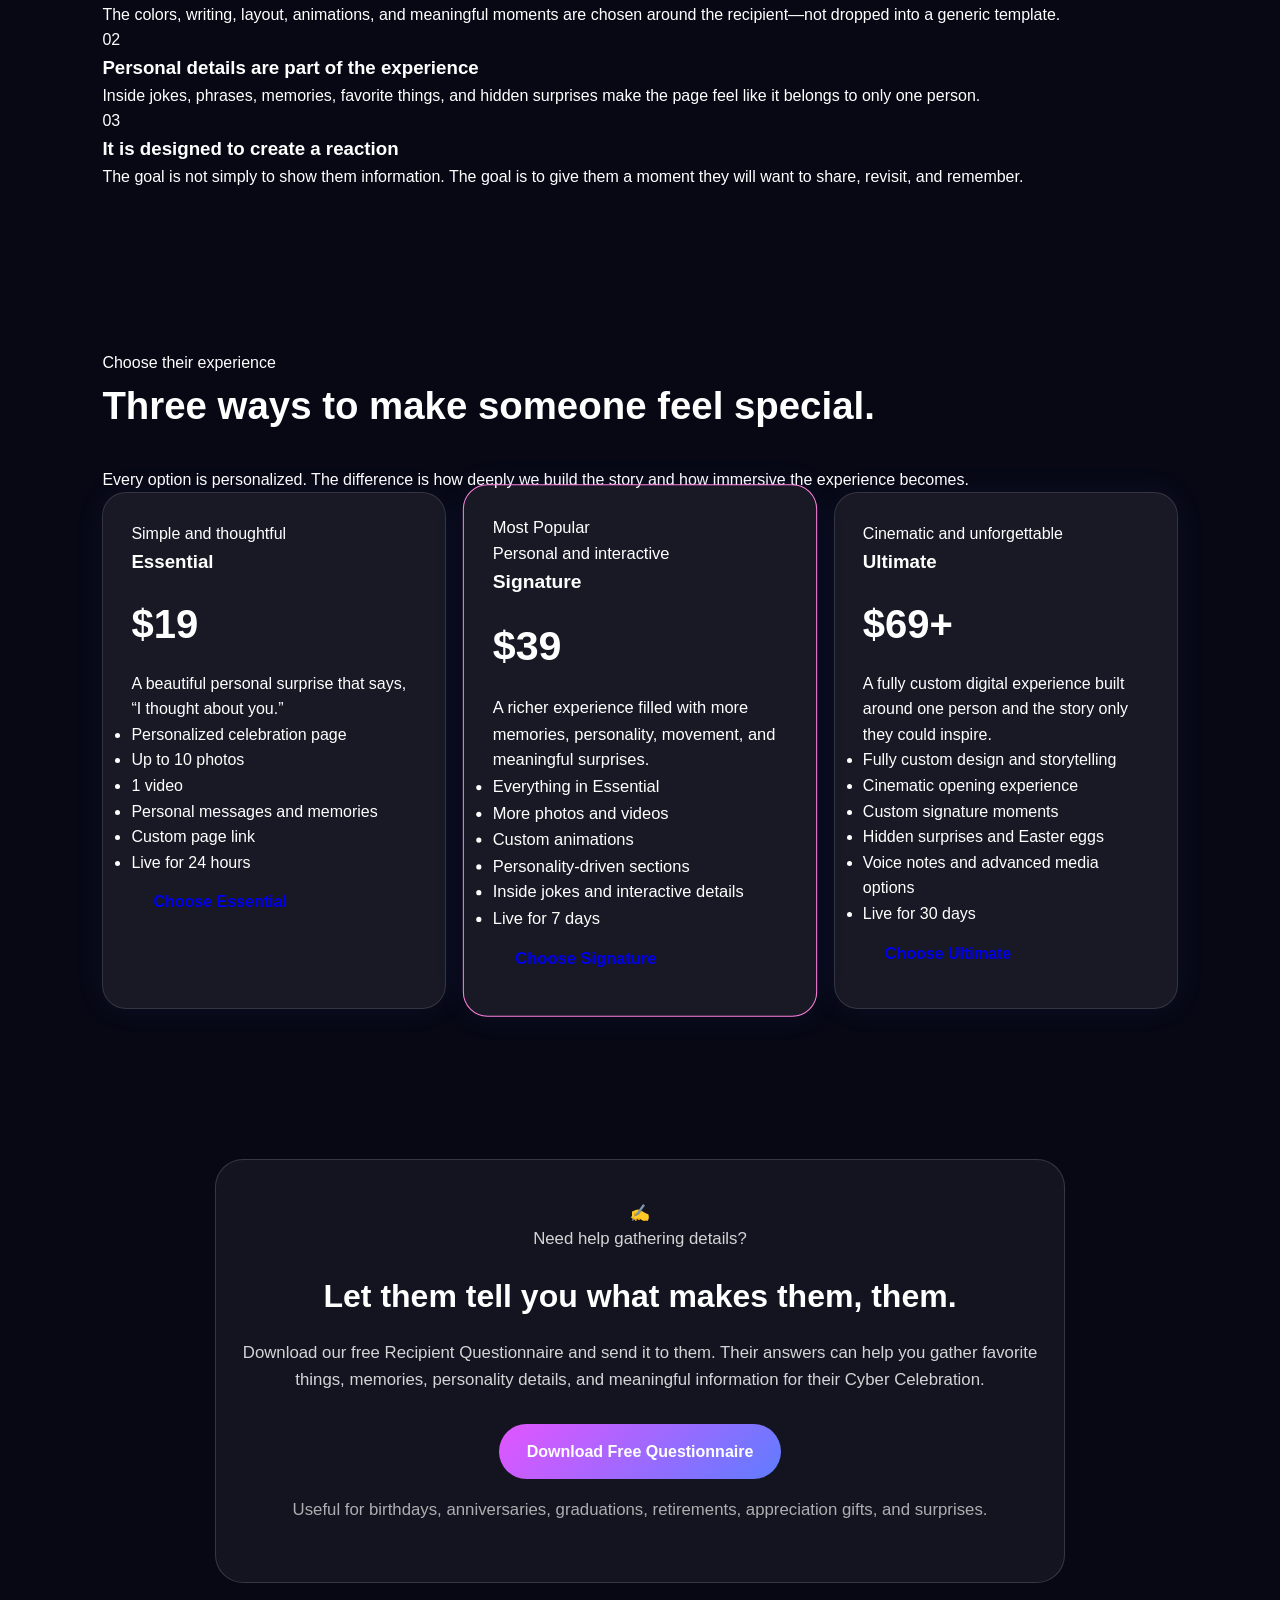
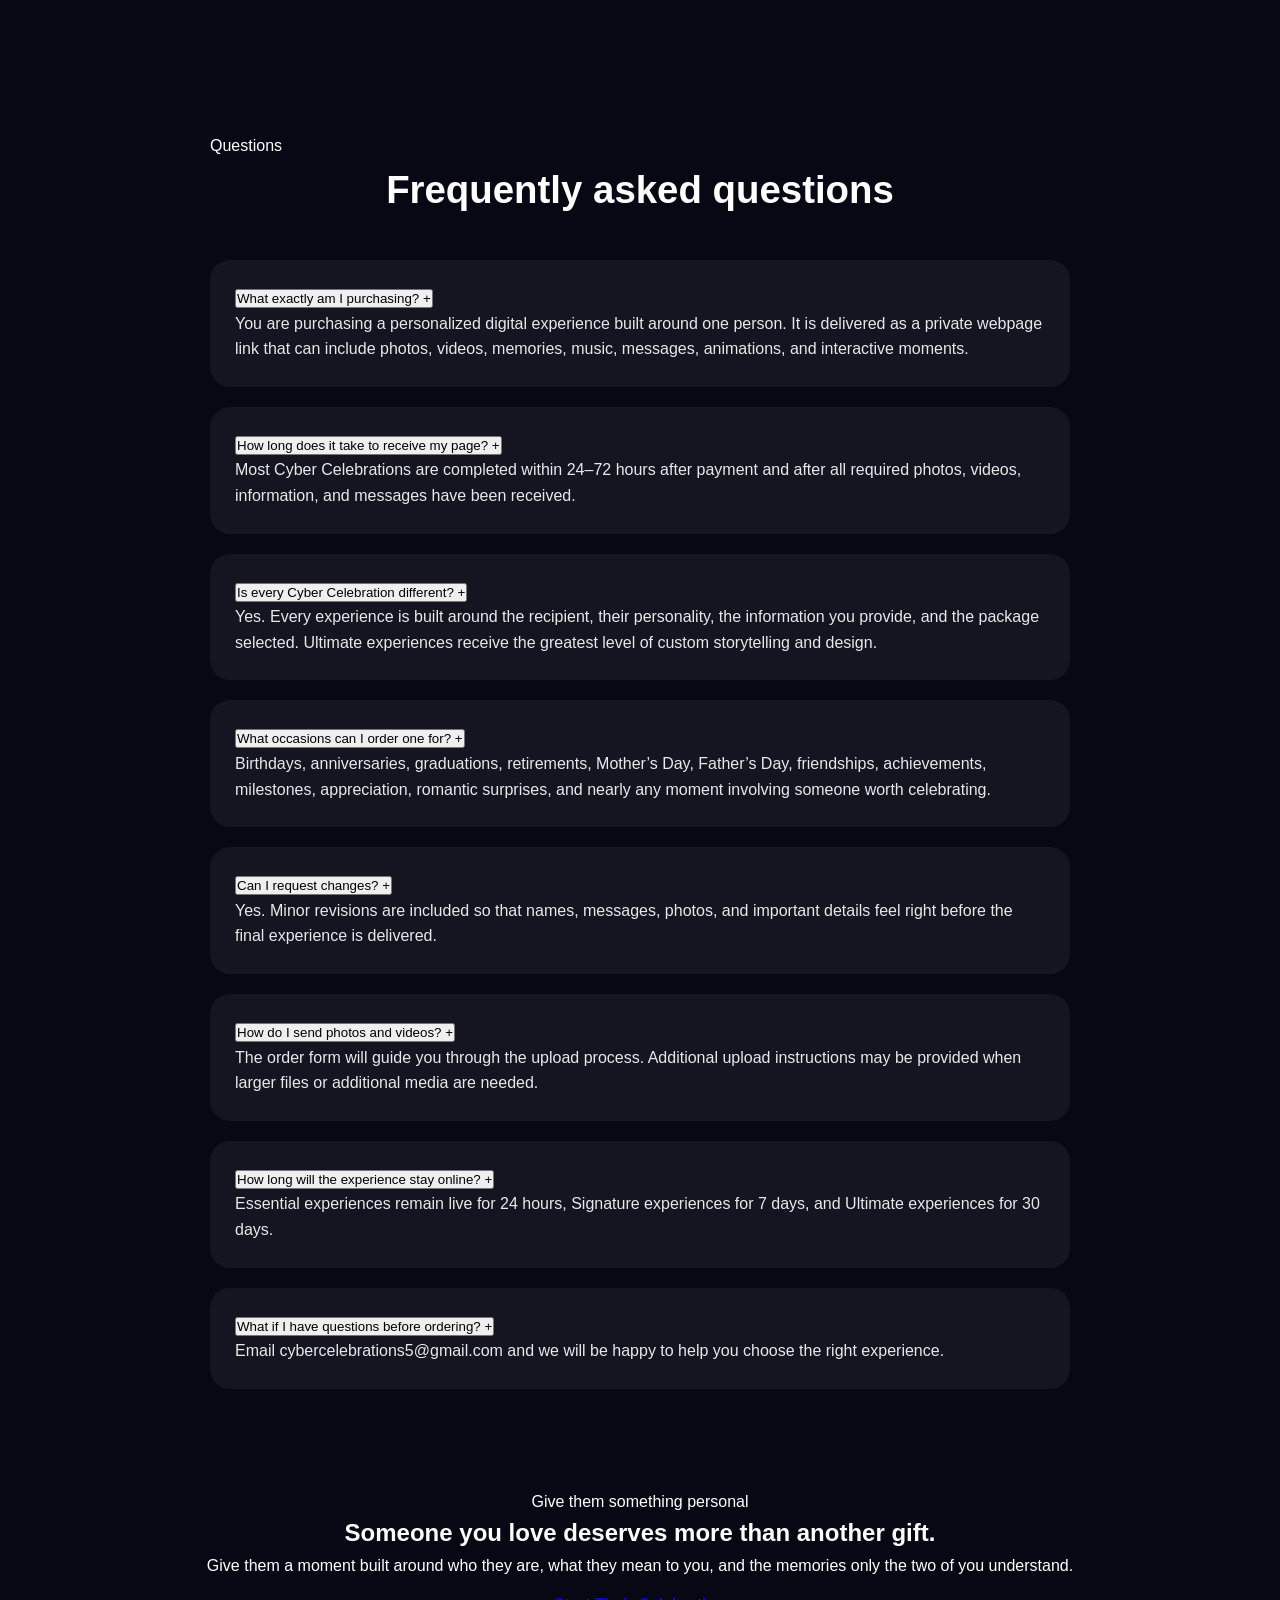
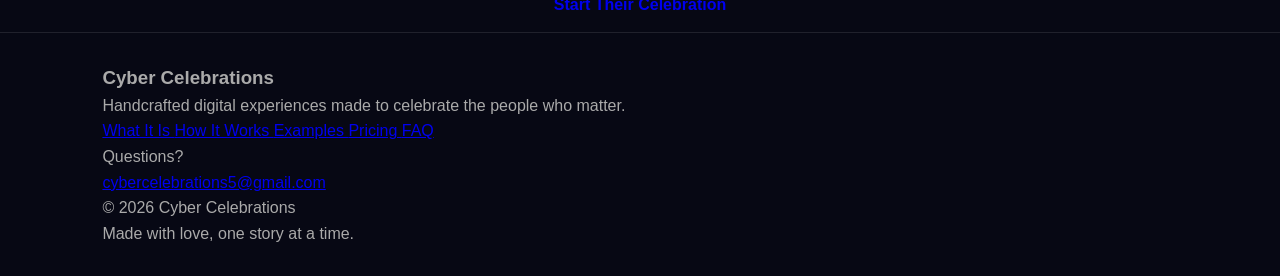
==== commit 3586e339: "Update index.html" ====
--- a/index.html
+++ b/index.html
@@ -1,203 +1,1347 @@
 <!-- index.html -->
+
 <!DOCTYPE html>
 <html lang="en">
+
 <head>
-  <meta charset="UTF-8" />
-  <meta name="viewport" content="width=device-width, initial-scale=1.0" />
-  <title>Cyber Celebrations</title>
-  <link rel="icon" type="image/png" href="cyber-logo.png">
-  <link rel="stylesheet" href="style.css?v=2" />
+
+  <!-- Google tag (gtag.js) -->
+  <script
+    async
+    src="https://www.googletagmanager.com/gtag/js?id=G-HR9WSRYB2J">
+  </script>
+
+  <script>
+    window.dataLayer = window.dataLayer || [];
+
+    function gtag() {
+      dataLayer.push(arguments);
+    }
+
+    gtag("js", new Date());
+    gtag("config", "G-HR9WSRYB2J");
+  </script>
+
+
+  <meta charset="UTF-8">
+
+  <meta
+    name="viewport"
+    content="width=device-width, initial-scale=1.0">
+
+  <meta
+    name="description"
+    content="Cyber Celebrations creates handcrafted digital experiences built around the people who matter most.">
+
+  <meta
+    name="theme-color"
+    content="#17131c">
+
+  <title>
+    Cyber Celebrations | More Than a Card
+  </title>
+
+  <link
+    rel="icon"
+    type="image/png"
+    href="cyber-logo.png">
+
+  <link
+    rel="stylesheet"
+    href="style.css?v=3">
+
 </head>
+
+
 <body>
 
-<header class="nav">
-  <div class="logo">Cyber Celebrations</div>
-  <nav>
-    <a href="#how">How It Works</a>
-    <a href="#occasions">Occasions</a>
-    <a href="#pricing">Pricing</a>
-    <a href="examples.html">Examples</a>
-  </nav>
-</header>
-
-<section class="hero">
-  <div class="glow"></div>
-  <p class="tag">Digital celebration pages made personal</p>
-  <h1>Give someone a moment they’ll never forget.</h1>
-  <p class="sub">
-    Custom birthday, anniversary, holiday, and special occasion webpages —
-    built with photos, memories, inside jokes, music, and love.
-  </p>
-  <div class="buttons">
-    <a class="btn primary" href="https://tally.so/r/yPdEkg">Start a Celebration</a>
-    <a class="btn secondary" href="examples/birthday-demo.html">View Example</a>
-  </div>
-</section>
-
-<section id="how" class="section">
-  <h2>How It Works</h2>
-  <div class="cards">
-    <div class="card"><span>01</span><h3>Fill Out the Form</h3><p>Tell us about the person, the occasion, their favorites, and what makes them special.</p></div>
-    <div class="card"><span>02</span><h3>Upload Memories</h3><p>Add photos, videos, inside jokes, songs, and personal messages.</p></div>
-    <div class="card"><span>03</span><h3>Get the Link</h3><p>We create a private custom page and send you the link when it’s ready.</p></div>
-  </div>
-</section>
-
-<section id="occasions" class="section">
-  <h2>Made For Every Moment</h2>
-  <div class="occasion-grid">
-    <div>🎂 Birthdays</div>
-    <div>💍 Anniversaries</div>
-    <div>🎓 Graduations</div>
-    <div>❤️ Valentine’s Day</div>
-    <div>🌸 Mother’s Day</div>
-    <div>🥰 Appreciation</div>
-  </div>
-</section>
-
-  <section class="section">
-  <h2>There Are So Many More Reasons To Celebrate</h2>
-
-  <p class="sub">
-    Whether it's a birthday, anniversary, graduation, or holiday,
-    every page is built around a meaningful moment.
-  </p>
-
-  <p class="sub">
-    Cyber Celebrations can also be created for:
-  </p>
-
-  <div class="card">
-    ✨ Job promotions<br><br>
-
-    ✨ Straight-A report cards<br><br>
-
-    ✨ New parents<br><br>
-
-    ✨ Retirement celebrations<br><br>
-
-    ✨ Military homecomings<br><br>
-
-    ✨ Friendship appreciation<br><br>
-
-    ✨ Pet memorials<br><br>
-
-    ✨ Long-distance relationships<br><br>
-
-    ✨ Team achievements<br><br>
-
-    ✨ Just because someone deserves to feel special
-  </div>
-
-  <p class="sub" style="margin-top:30px; font-weight:bold;">
-    If someone matters to you, there's a story worth celebrating.
-  </p>
-</section>
-
-<section id="pricing" class="section">
-  <h2>Simple Pricing</h2>
-  <div class="pricing">
-    <div class="price-card">
-      <h3>Essential</h3>
-      <p class="price">$19</p>
-      <p>Custom page, up to 10 photos, 1 video, custom URL, live for 24 hours.</p>
-      <a class="btn primary" href="https://tally.so/r/yPdEkg">Choose Essential</a>
+
+  <!-- ==================================================
+       NAVIGATION
+  ================================================== -->
+
+  <header class="nav">
+
+    <a
+      class="logo"
+      href="#top"
+      aria-label="Cyber Celebrations home">
+
+      Cyber Celebrations
+
+    </a>
+
+
+    <button
+      class="mobile-menu-button"
+      id="mobileMenuButton"
+      aria-label="Open navigation menu"
+      aria-expanded="false">
+
+      <span></span>
+      <span></span>
+      <span></span>
+
+    </button>
+
+
+    <nav id="mainNavigation">
+
+      <a href="#what-it-is">
+        What It Is
+      </a>
+
+      <a href="#how">
+        How It Works
+      </a>
+
+      <a href="examples.html">
+        Experiences
+      </a>
+
+      <a href="#pricing">
+        Pricing
+      </a>
+
+      <a
+        class="nav-button"
+        href="#pricing">
+
+        Create One
+
+      </a>
+
+    </nav>
+
+  </header>
+
+
+
+  <main id="top">
+
+
+    <!-- ==================================================
+         HERO
+    ================================================== -->
+
+    <section class="hero">
+
+      <div
+        class="hero-glow hero-glow-one"
+        aria-hidden="true">
+      </div>
+
+      <div
+        class="hero-glow hero-glow-two"
+        aria-hidden="true">
+      </div>
+
+
+      <div class="hero-content reveal">
+
+        <p class="tag">
+          Celebrate people, not occasions.
+        </p>
+
+        <h1>
+          Some moments deserve
+          <span>more than a card.</span>
+        </h1>
+
+        <p class="sub">
+          Cyber Celebrations creates handcrafted digital
+          experiences built around one person—their photos,
+          memories, personality, music, and the moments that
+          make them unforgettable.
+        </p>
+
+
+        <div class="buttons">
+
+          <a
+            class="btn primary"
+            href="#pricing">
+
+            Create Their Experience
+
+          </a>
+
+          <a
+            class="btn secondary"
+            href="examples.html">
+
+            View Example Experiences
+
+          </a>
+
+        </div>
+
+
+        <p class="hero-note">
+          Delivered as a private link they can open right on their phone.
+        </p>
+
+      </div>
+
+
+      <div
+        class="scroll-hint"
+        aria-hidden="true">
+
+        <span>
+          Discover
+        </span>
+
+        <div class="scroll-line"></div>
+
+      </div>
+
+    </section>
+
+
+
+    <!-- ==================================================
+         EMOTIONAL STATEMENT
+    ================================================== -->
+
+    <section class="statement-section">
+
+      <div class="statement-content reveal">
+
+        <p class="section-label">
+          A different kind of gift
+        </p>
+
+        <h2>
+          Anyone can buy someone a gift.
+          <span>
+            Few people make them feel unforgettable.
+          </span>
+        </h2>
+
+        <p>
+          Cyber Celebrations turns the things you love about
+          someone into a private digital experience created
+          entirely for them.
+        </p>
+
+      </div>
+
+    </section>
+
+
+
+    <!-- ==================================================
+         WHAT IT IS
+    ================================================== -->
+
+    <section
+      id="what-it-is"
+      class="section what-section">
+
+      <div class="section-heading reveal">
+
+        <p class="section-label">
+          What is a Cyber Celebration?
+        </p>
+
+        <h2>
+          Think greeting card—
+          <span>if greeting cards evolved.</span>
+        </h2>
+
+        <p>
+          It opens like a website, feels like a gift,
+          and tells a story that could only belong to them.
+        </p>
+
+      </div>
+
+
+      <div class="feature-grid">
+
+        <article class="feature-card reveal">
+
+          <div class="feature-number">
+            01
+          </div>
+
+          <div class="feature-icon">
+            📱
+          </div>
+
+          <h3>
+            Opens right on their phone
+          </h3>
+
+          <p>
+            No app, account, or download. They simply tap
+            the private link and enter an experience created
+            just for them.
+          </p>
+
+        </article>
+
+
+        <article class="feature-card reveal">
+
+          <div class="feature-number">
+            02
+          </div>
+
+          <div class="feature-icon">
+            ❤️
+          </div>
+
+          <h3>
+            Built around one person
+          </h3>
+
+          <p>
+            Their personality, photos, favorite things,
+            meaningful memories, inside jokes, music,
+            and personal messages guide every decision.
+          </p>
+
+        </article>
+
+
+        <article class="feature-card reveal">
+
+          <div class="feature-number">
+            03
+          </div>
+
+          <div class="feature-icon">
+            ✨
+          </div>
+
+          <h3>
+            Handcrafted to be remembered
+          </h3>
+
+          <p>
+            Every experience is designed to make the recipient
+            slow down, explore, smile, laugh, and feel genuinely seen.
+          </p>
+
+        </article>
+
+      </div>
+
+    </section>
+
+
+
+    <!-- ==================================================
+         HOW IT WORKS
+    ================================================== -->
+
+    <section
+      id="how"
+      class="section how-section">
+
+      <div class="section-heading reveal">
+
+        <p class="section-label">
+          Simple for you. Unforgettable for them.
+        </p>
+
+        <h2>
+          How it works
+        </h2>
+
+      </div>
+
+
+      <div class="process">
+
+        <article class="process-step reveal">
+
+          <div class="process-number">
+            1
+          </div>
+
+          <div class="process-copy">
+
+            <h3>
+              Tell us about them
+            </h3>
+
+            <p>
+              Choose an experience and complete a guided form
+              about the recipient, the occasion, their personality,
+              favorite things, memories, and meaningful details.
+            </p>
+
+          </div>
+
+        </article>
+
+
+        <div
+          class="process-connector"
+          aria-hidden="true">
+        </div>
+
+
+        <article class="process-step reveal">
+
+          <div class="process-number">
+            2
+          </div>
+
+          <div class="process-copy">
+
+            <h3>
+              Share the memories
+            </h3>
+
+            <p>
+              Upload the photos, videos, messages, songs,
+              inside jokes, and other pieces you would like
+              included in their experience.
+            </p>
+
+          </div>
+
+        </article>
+
+
+        <div
+          class="process-connector"
+          aria-hidden="true">
+        </div>
+
+
+        <article class="process-step reveal">
+
+          <div class="process-number">
+            3
+          </div>
+
+          <div class="process-copy">
+
+            <h3>
+              We create the moment
+            </h3>
+
+            <p>
+              We handcraft the experience and send you a
+              private link to share with them when the time is right.
+            </p>
+
+          </div>
+
+        </article>
+
+      </div>
+
+    </section>
+
+
+
+    <!-- ==================================================
+         OCCASIONS
+    ================================================== -->
+
+    <section
+      id="occasions"
+      class="section occasions-section">
+
+      <div class="section-heading reveal">
+
+        <p class="section-label">
+          Not limited to birthdays
+        </p>
+
+        <h2>
+          If someone matters to you,
+          <span>there is a story worth celebrating.</span>
+        </h2>
+
+      </div>
+
+
+      <div class="occasion-grid">
+
+        <div class="occasion-item reveal">
+          <span>🎂</span>
+          Birthdays
+        </div>
+
+        <div class="occasion-item reveal">
+          <span>💍</span>
+          Anniversaries
+        </div>
+
+        <div class="occasion-item reveal">
+          <span>🎓</span>
+          Graduations
+        </div>
+
+        <div class="occasion-item reveal">
+          <span>🌸</span>
+          Mother’s Day
+        </div>
+
+        <div class="occasion-item reveal">
+          <span>🏆</span>
+          Achievements
+        </div>
+
+        <div class="occasion-item reveal">
+          <span>🥰</span>
+          Appreciation
+        </div>
+
+        <div class="occasion-item reveal">
+          <span>🍼</span>
+          New Parents
+        </div>
+
+        <div class="occasion-item reveal">
+          <span>🎖️</span>
+          Homecomings
+        </div>
+
+        <div class="occasion-item reveal">
+          <span>🌅</span>
+          Retirement
+        </div>
+
+        <div class="occasion-item reveal">
+          <span>🧡</span>
+          Just Because
+        </div>
+
+      </div>
+
+
+      <p class="occasion-closing reveal">
+        You do not need a holiday to remind someone
+        how much they matter.
+      </p>
+
+    </section>
+
+
+
+    <!-- ==================================================
+         EXPERIENCE PREVIEW
+    ================================================== -->
+
+    <section class="experience-preview-section">
+
+      <div class="experience-preview-content reveal">
+
+        <p class="section-label">
+          See what is possible
+        </p>
+
+        <h2>
+          Every experience has its own story.
+        </h2>
+
+        <p>
+          Explore celebration pages created for different people,
+          occasions, styles, and emotions.
+        </p>
+
+        <a
+          class="btn light-button"
+          href="examples.html">
+
+          Explore Example Experiences
+
+        </a>
+
+      </div>
+
+    </section>
+
+
+
+    <!-- ==================================================
+         WHY IT IS DIFFERENT
+    ================================================== -->
+
+    <section class="section difference-section">
+
+      <div class="difference-layout">
+
+        <div class="difference-heading reveal">
+
+          <p class="section-label">
+            Why it feels different
+          </p>
+
+          <h2>
+            This is not another generic digital card.
+          </h2>
+
+        </div>
+
+
+        <div class="difference-points">
+
+          <article class="difference-item reveal">
+
+            <span>
+              01
+            </span>
+
+            <div>
+
+              <h3>
+                Their story guides the design
+              </h3>
+
+              <p>
+                The colors, writing, layout, animations,
+                and meaningful moments are chosen around
+                the recipient—not dropped into a generic template.
+              </p>
+
+            </div>
+
+          </article>
+
+
+          <article class="difference-item reveal">
+
+            <span>
+              02
+            </span>
+
+            <div>
+
+              <h3>
+                Personal details are part of the experience
+              </h3>
+
+              <p>
+                Inside jokes, phrases, memories, favorite things,
+                and hidden surprises make the page feel like it
+                belongs to only one person.
+              </p>
+
+            </div>
+
+          </article>
+
+
+          <article class="difference-item reveal">
+
+            <span>
+              03
+            </span>
+
+            <div>
+
+              <h3>
+                It is designed to create a reaction
+              </h3>
+
+              <p>
+                The goal is not simply to show them information.
+                The goal is to give them a moment they will want
+                to share, revisit, and remember.
+              </p>
+
+            </div>
+
+          </article>
+
+        </div>
+
+      </div>
+
+    </section>
+
+
+
+    <!-- ==================================================
+         PRICING
+    ================================================== -->
+
+    <section
+      id="pricing"
+      class="section pricing-section">
+
+      <div class="section-heading reveal">
+
+        <p class="section-label">
+          Choose their experience
+        </p>
+
+        <h2>
+          Three ways to make someone feel special.
+        </h2>
+
+        <p>
+          Every option is personalized. The difference is how deeply
+          we build the story and how immersive the experience becomes.
+        </p>
+
+      </div>
+
+
+      <div class="pricing">
+
+
+        <!-- ESSENTIAL -->
+
+        <article class="price-card reveal">
+
+          <div class="package-top">
+
+            <p class="package-label">
+              Simple and thoughtful
+            </p>
+
+            <h3>
+              Essential
+            </h3>
+
+            <p class="price">
+              $19
+            </p>
+
+          </div>
+
+
+          <p class="package-feeling">
+            A beautiful personal surprise that says,
+            “I thought about you.”
+          </p>
+
+
+          <ul class="package-list">
+
+            <li>
+              Personalized celebration page
+            </li>
+
+            <li>
+              Up to 10 photos
+            </li>
+
+            <li>
+              1 video
+            </li>
+
+            <li>
+              Personal messages and memories
+            </li>
+
+            <li>
+              Custom page link
+            </li>
+
+            <li>
+              Live for 24 hours
+            </li>
+
+          </ul>
+
+
+          <a
+            class="btn package-button"
+            href="https://tally.so/r/yPdEkg">
+
+            Choose Essential
+
+          </a>
+
+        </article>
+
+
+
+        <!-- SIGNATURE -->
+
+        <article class="price-card featured reveal">
+
+          <div class="featured-label">
+            Most Popular
+          </div>
+
+
+          <div class="package-top">
+
+            <p class="package-label">
+              Personal and interactive
+            </p>
+
+            <h3>
+              Signature
+            </h3>
+
+            <p class="price">
+              $39
+            </p>
+
+          </div>
+
+
+          <p class="package-feeling">
+            A richer experience filled with more memories,
+            personality, movement, and meaningful surprises.
+          </p>
+
+
+          <ul class="package-list">
+
+            <li>
+              Everything in Essential
+            </li>
+
+            <li>
+              More photos and videos
+            </li>
+
+            <li>
+              Custom animations
+            </li>
+
+            <li>
+              Personality-driven sections
+            </li>
+
+            <li>
+              Inside jokes and interactive details
+            </li>
+
+            <li>
+              Live for 7 days
+            </li>
+
+          </ul>
+
+
+          <a
+            class="btn package-button featured-button"
+            href="https://tally.so/r/J9BvxK">
+
+            Choose Signature
+
+          </a>
+
+        </article>
+
+
+
+        <!-- ULTIMATE -->
+
+        <article class="price-card reveal">
+
+          <div class="package-top">
+
+            <p class="package-label">
+              Cinematic and unforgettable
+            </p>
+
+            <h3>
+              Ultimate
+            </h3>
+
+            <p class="price">
+              $69+
+            </p>
+
+          </div>
+
+
+          <p class="package-feeling">
+            A fully custom digital experience built around
+            one person and the story only they could inspire.
+          </p>
+
+
+          <ul class="package-list">
+
+            <li>
+              Fully custom design and storytelling
+            </li>
+
+            <li>
+              Cinematic opening experience
+            </li>
+
+            <li>
+              Custom signature moments
+            </li>
+
+            <li>
+              Hidden surprises and Easter eggs
+            </li>
+
+            <li>
+              Voice notes and advanced media options
+            </li>
+
+            <li>
+              Live for 30 days
+            </li>
+
+          </ul>
+
+
+          <a
+            class="btn package-button"
+            href="https://tally.so/r/ODVMeg">
+
+            Choose Ultimate
+
+          </a>
+
+        </article>
+
+      </div>
+
+    </section>
+
+
+
+    <!-- ==================================================
+         QUESTIONNAIRE
+    ================================================== -->
+
+    <section class="questionnaire-section">
+
+      <div class="questionnaire-content reveal">
+
+        <div class="questionnaire-icon">
+          ✍️
+        </div>
+
+        <div class="questionnaire-copy">
+
+          <p class="section-label">
+            Need help gathering details?
+          </p>
+
+          <h2>
+            Let them tell you what makes them, them.
+          </h2>
+
+          <p>
+            Download our free Recipient Questionnaire and send it
+            to them. Their answers can help you gather favorite things,
+            memories, personality details, and meaningful information
+            for their Cyber Celebration.
+          </p>
+
+          <a
+            href="recipient-questionnaire.png"
+            download
+            class="questionnaire-btn">
+
+            Download Free Questionnaire
+
+          </a>
+
+          <p class="questionnaire-note">
+            Useful for birthdays, anniversaries, graduations,
+            retirements, appreciation gifts, and surprises.
+          </p>
+
+        </div>
+
+      </div>
+
+    </section>
+
+
+
+    <!-- ==================================================
+         FAQ
+    ================================================== -->
+
+    <section
+      id="faq"
+      class="section faq">
+
+      <div class="section-heading reveal">
+
+        <p class="section-label">
+          Questions
+        </p>
+
+        <h2>
+          Frequently asked questions
+        </h2>
+
+      </div>
+
+
+      <div class="faq-list">
+
+
+        <article class="faq-item reveal">
+
+          <button
+            class="faq-question"
+            aria-expanded="false">
+
+            <span>
+              What exactly am I purchasing?
+            </span>
+
+            <span class="faq-plus">
+              +
+            </span>
+
+          </button>
+
+          <div class="faq-answer">
+
+            <p>
+              You are purchasing a personalized digital experience
+              built around one person. It is delivered as a private
+              webpage link that can include photos, videos, memories,
+              music, messages, animations, and interactive moments.
+            </p>
+
+          </div>
+
+        </article>
+
+
+        <article class="faq-item reveal">
+
+          <button
+            class="faq-question"
+            aria-expanded="false">
+
+            <span>
+              How long does it take to receive my page?
+            </span>
+
+            <span class="faq-plus">
+              +
+            </span>
+
+          </button>
+
+          <div class="faq-answer">
+
+            <p>
+              Most Cyber Celebrations are completed within 24–72 hours
+              after payment and after all required photos, videos,
+              information, and messages have been received.
+            </p>
+
+          </div>
+
+        </article>
+
+
+        <article class="faq-item reveal">
+
+          <button
+            class="faq-question"
+            aria-expanded="false">
+
+            <span>
+              Is every Cyber Celebration different?
+            </span>
+
+            <span class="faq-plus">
+              +
+            </span>
+
+          </button>
+
+          <div class="faq-answer">
+
+            <p>
+              Yes. Every experience is built around the recipient,
+              their personality, the information you provide,
+              and the package selected. Ultimate experiences receive
+              the greatest level of custom storytelling and design.
+            </p>
+
+          </div>
+
+        </article>
+
+
+        <article class="faq-item reveal">
+
+          <button
+            class="faq-question"
+            aria-expanded="false">
+
+            <span>
+              What occasions can I order one for?
+            </span>
+
+            <span class="faq-plus">
+              +
+            </span>
+
+          </button>
+
+          <div class="faq-answer">
+
+            <p>
+              Birthdays, anniversaries, graduations, retirements,
+              Mother’s Day, Father’s Day, friendships, achievements,
+              milestones, appreciation, romantic surprises,
+              and nearly any moment involving someone worth celebrating.
+            </p>
+
+          </div>
+
+        </article>
+
+
+        <article class="faq-item reveal">
+
+          <button
+            class="faq-question"
+            aria-expanded="false">
+
+            <span>
+              Can I request changes?
+            </span>
+
+            <span class="faq-plus">
+              +
+            </span>
+
+          </button>
+
+          <div class="faq-answer">
+
+            <p>
+              Yes. Minor revisions are included so that names,
+              messages, photos, and important details feel right
+              before the final experience is delivered.
+            </p>
+
+          </div>
+
+        </article>
+
+
+        <article class="faq-item reveal">
+
+          <button
+            class="faq-question"
+            aria-expanded="false">
+
+            <span>
+              How do I send photos and videos?
+            </span>
+
+            <span class="faq-plus">
+              +
+            </span>
+
+          </button>
+
+          <div class="faq-answer">
+
+            <p>
+              The order form will guide you through the upload process.
+              Additional upload instructions may be provided when
+              larger files or additional media are needed.
+            </p>
+
+          </div>
+
+        </article>
+
+
+        <article class="faq-item reveal">
+
+          <button
+            class="faq-question"
+            aria-expanded="false">
+
+            <span>
+              How long will the experience stay online?
+            </span>
+
+            <span class="faq-plus">
+              +
+            </span>
+
+          </button>
+
+          <div class="faq-answer">
+
+            <p>
+              Essential experiences remain live for 24 hours,
+              Signature experiences for 7 days, and Ultimate
+              experiences for 30 days.
+            </p>
+
+          </div>
+
+        </article>
+
+
+        <article class="faq-item reveal">
+
+          <button
+            class="faq-question"
+            aria-expanded="false">
+
+            <span>
+              What if I have questions before ordering?
+            </span>
+
+            <span class="faq-plus">
+              +
+            </span>
+
+          </button>
+
+          <div class="faq-answer">
+
+            <p>
+              Email cybercelebrations5@gmail.com and we will be
+              happy to help you choose the right experience.
+            </p>
+
+          </div>
+
+        </article>
+
+      </div>
+
+    </section>
+
+
+
+    <!-- ==================================================
+         FINAL CTA
+    ================================================== -->
+
+    <section class="final">
+
+      <div
+        class="final-glow"
+        aria-hidden="true">
+      </div>
+
+
+      <div class="final-content reveal">
+
+        <p class="section-label">
+          Give them something personal
+        </p>
+
+        <h2>
+          Someone you love deserves
+          more than another gift.
+        </h2>
+
+        <p>
+          Give them a moment built around who they are,
+          what they mean to you, and the memories
+          only the two of you understand.
+        </p>
+
+        <a
+          class="btn final-button"
+          href="#pricing">
+
+          Start Their Celebration
+
+        </a>
+
+      </div>
+
+    </section>
+
+
+  </main>
+
+
+
+  <!-- ==================================================
+       FOOTER
+  ================================================== -->
+
+  <footer>
+
+    <div class="footer-main">
+
+      <div class="footer-brand">
+
+        <h3>
+          Cyber Celebrations
+        </h3>
+
+        <p>
+          Handcrafted digital experiences made
+          to celebrate the people who matter.
+        </p>
+
+      </div>
+
+
+      <div class="footer-links">
+
+        <a href="#what-it-is">
+          What It Is
+        </a>
+
+        <a href="#how">
+          How It Works
+        </a>
+
+        <a href="examples.html">
+          Examples
+        </a>
+
+        <a href="#pricing">
+          Pricing
+        </a>
+
+        <a href="#faq">
+          FAQ
+        </a>
+
+      </div>
+
+
+      <div class="footer-contact">
+
+        <p>
+          Questions?
+        </p>
+
+        <a href="mailto:cybercelebrations5@gmail.com">
+          cybercelebrations5@gmail.com
+        </a>
+
+      </div>
+
     </div>
 
-    <div class="price-card featured">
-      <h3>Signature</h3>
-      <p class="price">$39</p>
-      <p>More photos, more videos, animations, inside jokes, personality sections, live for 7 days.</p>
-      <a class="btn primary" href="https://tally.so/r/J9BvxK">Choose Signature</a>
+
+    <div class="footer-bottom">
+
+      <p>
+        © 2026 Cyber Celebrations
+      </p>
+
+      <p>
+        Made with love, one story at a time.
+      </p>
+
     </div>
 
-    <div class="price-card">
-      <h3>Ultimate</h3>
-      <p class="price">$69+</p>
-      <p>Fully custom experience, cinematic intro, hidden surprises, voice notes, live for 30 days.</p>
-      <a class="btn primary" href="https://tally.so/r/ODVMeg">Choose Ultimate</a>
-    </div>
-  </div>
-</section>
-
-  <section class="questionnaire-section">
-  <h2>Need Help Gathering Information?</h2>
-
-  <p>
-    Not sure about all of the recipient's favorite things, memories, or personality traits?
-  </p>
-
-  <p>
-    Download our free Recipient Questionnaire and send it to them. They can reply with their answers,
-    and you can use those answers when completing your Cyber Celebration order.
-  </p>
-
-  <a href="recipient-questionnaire.png" download class="questionnaire-btn">
-    📥 Free Recipient Questionnaire
-  </a>
-
-  <p class="questionnaire-note">
-    Perfect for birthdays, anniversaries, graduations, retirements, and surprise gifts.
-  </p>
-</section>
-
-<section class="section final">
-  <h2>One link. One day. One unforgettable surprise.</h2>
-  <p>Cyber Celebrations turns memories into a private digital experience made just for them.</p>
-</section>
-
-  <section id="faq" class="faq">
-  <h2>Frequently Asked Questions</h2>
-
-  <div class="faq-item">
-    <h3>How long does it take to receive my celebration page?</h3>
-    <p>
-      Most celebration pages are completed within 24–72 hours after payment and receipt of all photos, videos, and information.
-    </p>
-  </div>
-
-  <div class="faq-item">
-    <h3>What occasions can I order a celebration page for?</h3>
-    <p>
-      Birthdays, anniversaries, graduations, retirements, Mother's Day, Father's Day, friendships, milestones, and just about any special occasion.
-    </p>
-  </div>
-
-  <div class="faq-item">
-    <h3>Can I request changes after the page is created?</h3>
-    <p>
-      Yes! Minor revisions are included to make sure your celebration feels just right.
-    </p>
-  </div>
-
-  <div class="faq-item">
-    <h3>How do I send photos and videos?</h3>
-    <p>
-      Upload instructions will be provided during the ordering process. We make it easy to share memories, photos, and videos.
-    </p>
-  </div>
-
-  <div class="faq-item">
-    <h3>How long will the celebration page stay online?</h3>
-    <p>
-      Celebration pages remain available for a limited time after delivery. Extended hosting options may be available in the future.
-    </p>
-  </div>
-
-  <div class="faq-item">
-    <h3>What if I have questions before ordering?</h3>
-    <p>
-      Reach out anytime at cybercelebrations5@gmail.com and we'll be happy to help.
-    </p>
-  </div>
-
-</section>
-  
-<footer>
-  <p>© 2026 Cyber Celebrations</p>
-  <p>Contact: cybercelebrations5@gmail.com</p>
-</footer>
-
-<script src="script.js"></script>
+  </footer>
+
+
+  <script src="script.js?v=3"></script>
+
 </body>
+
 </html>
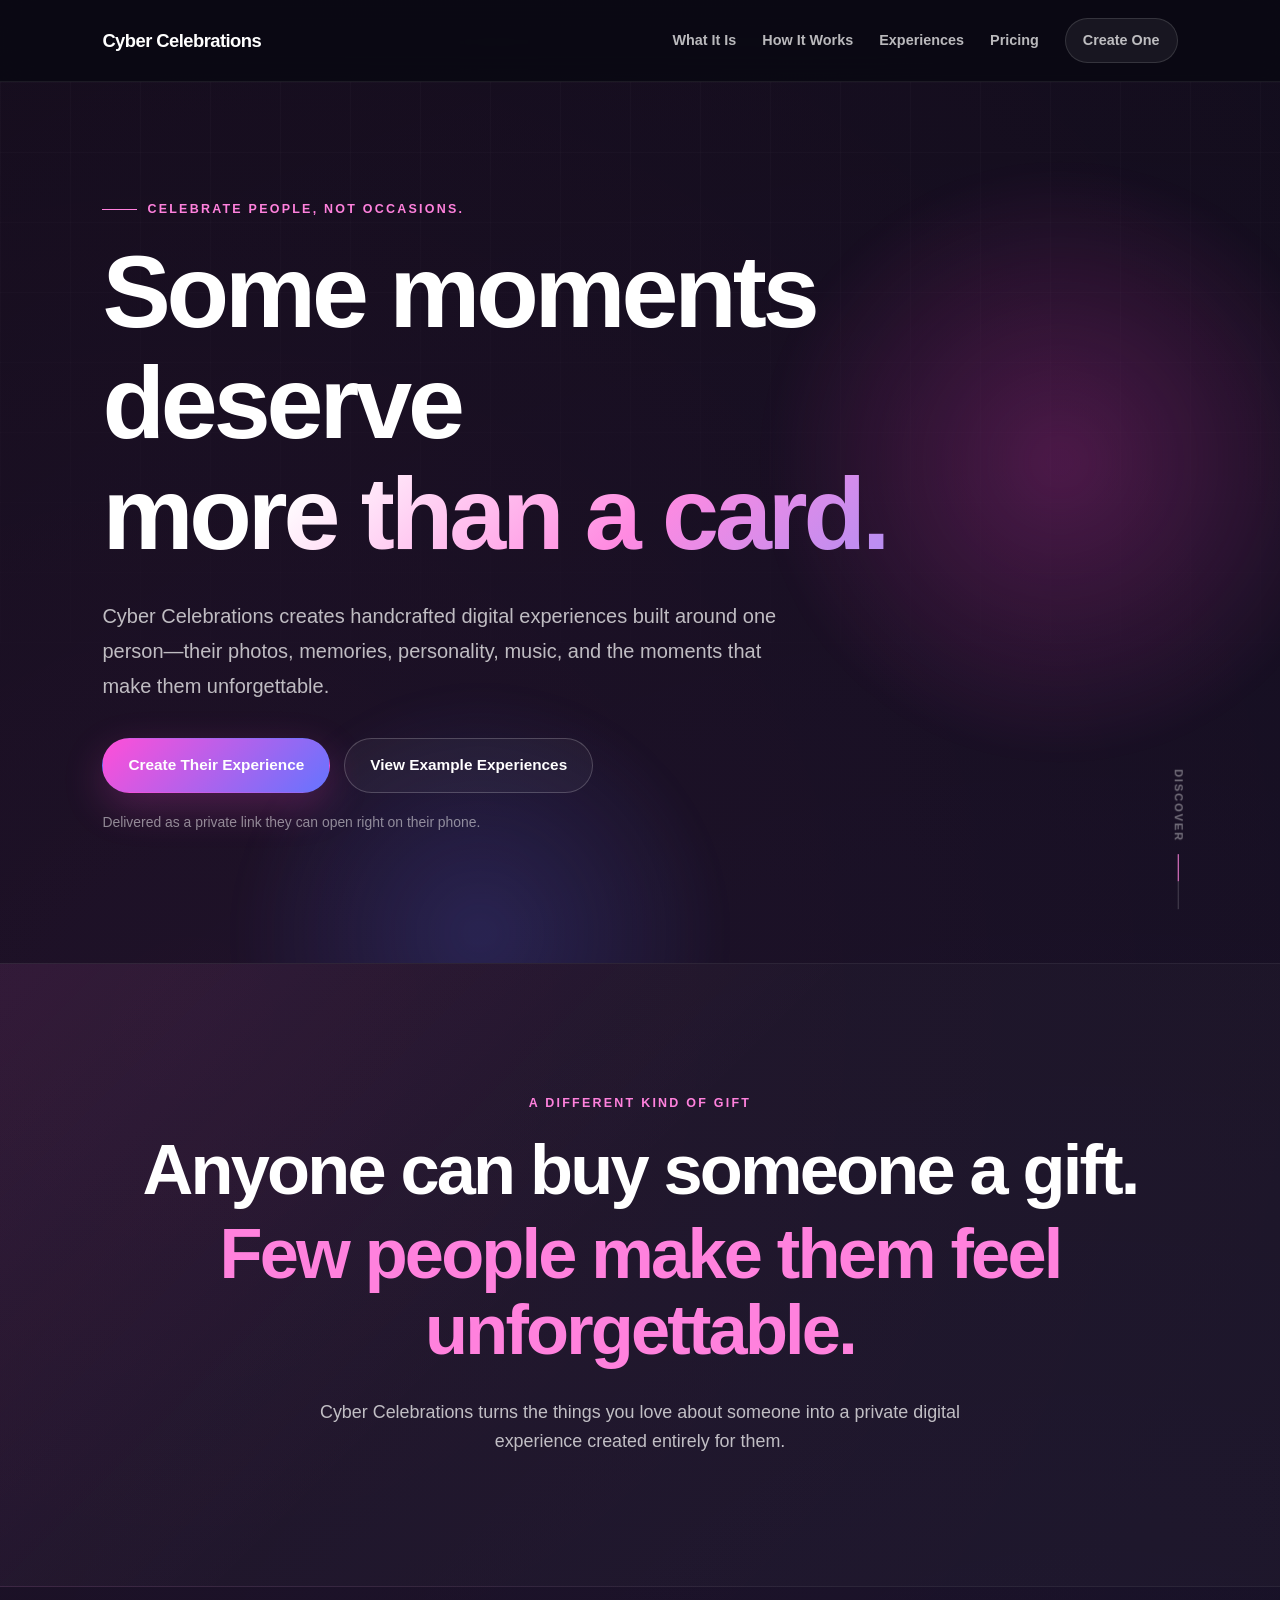
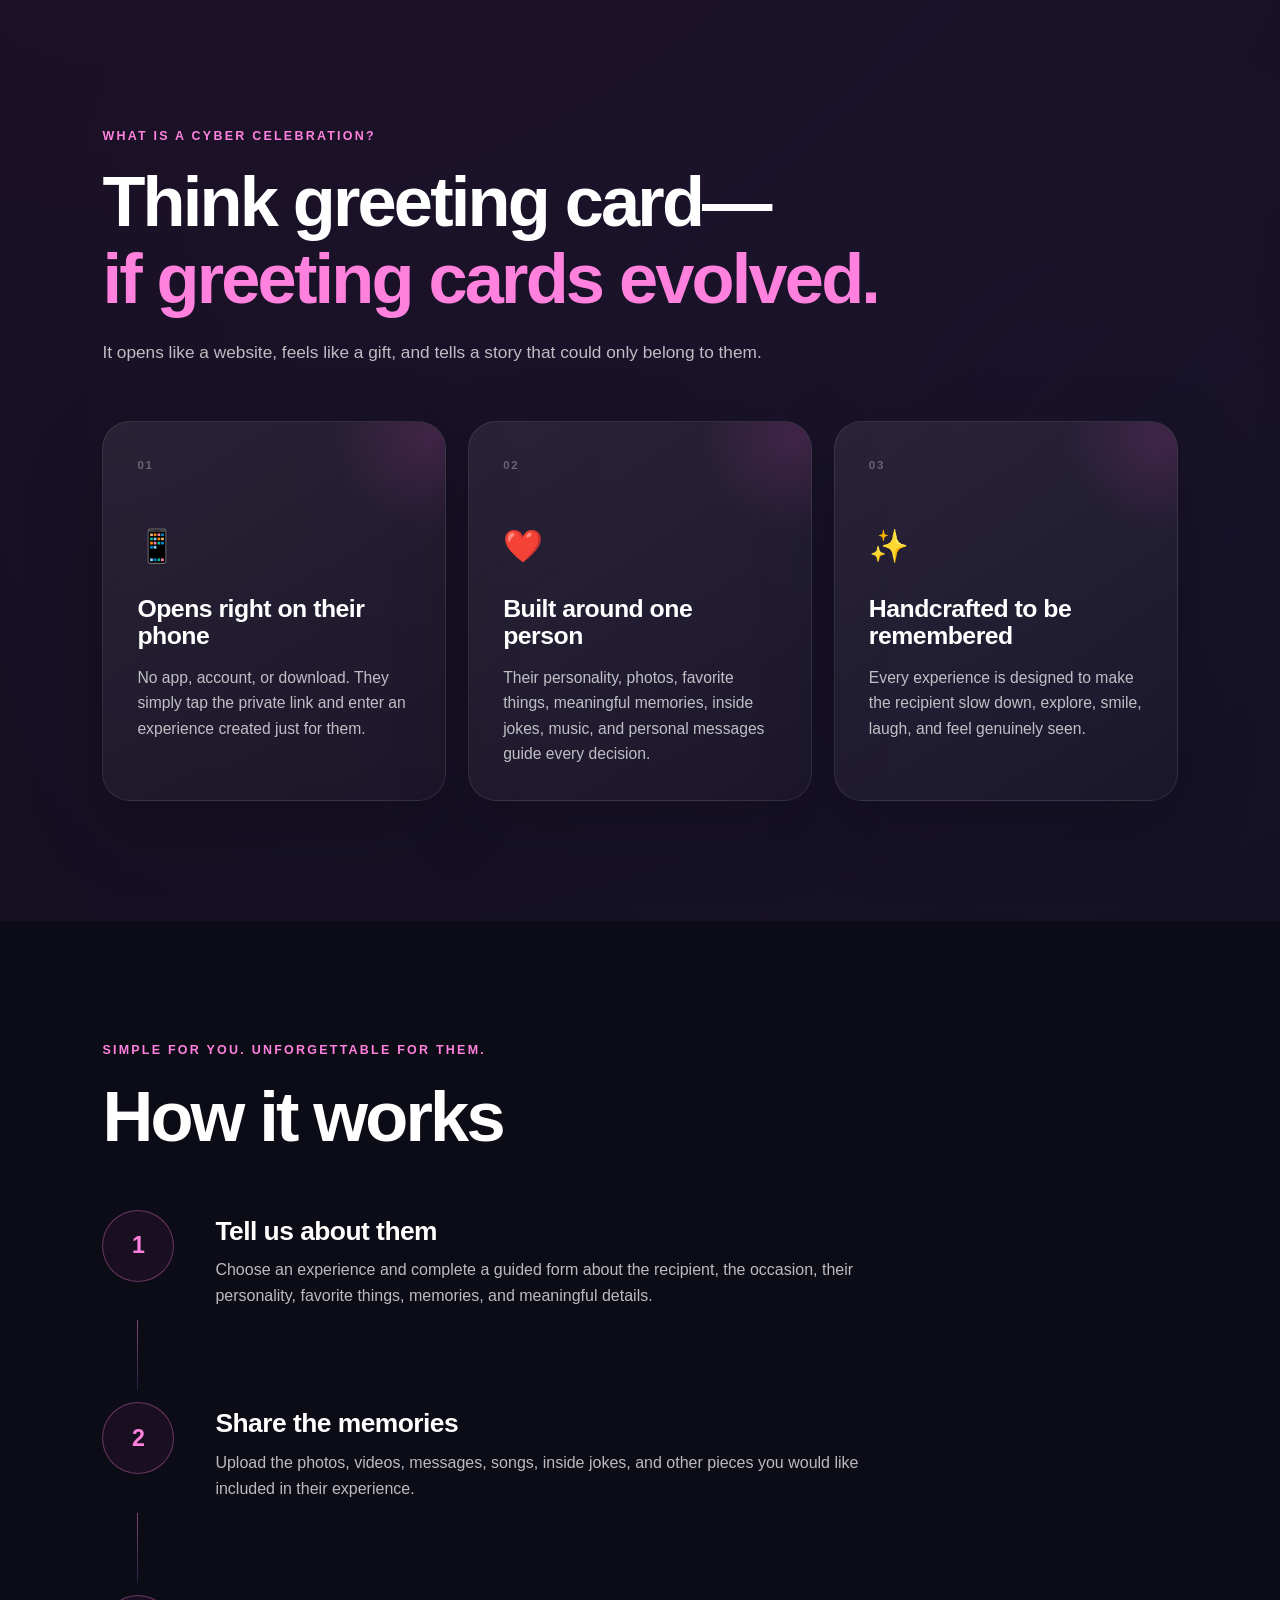
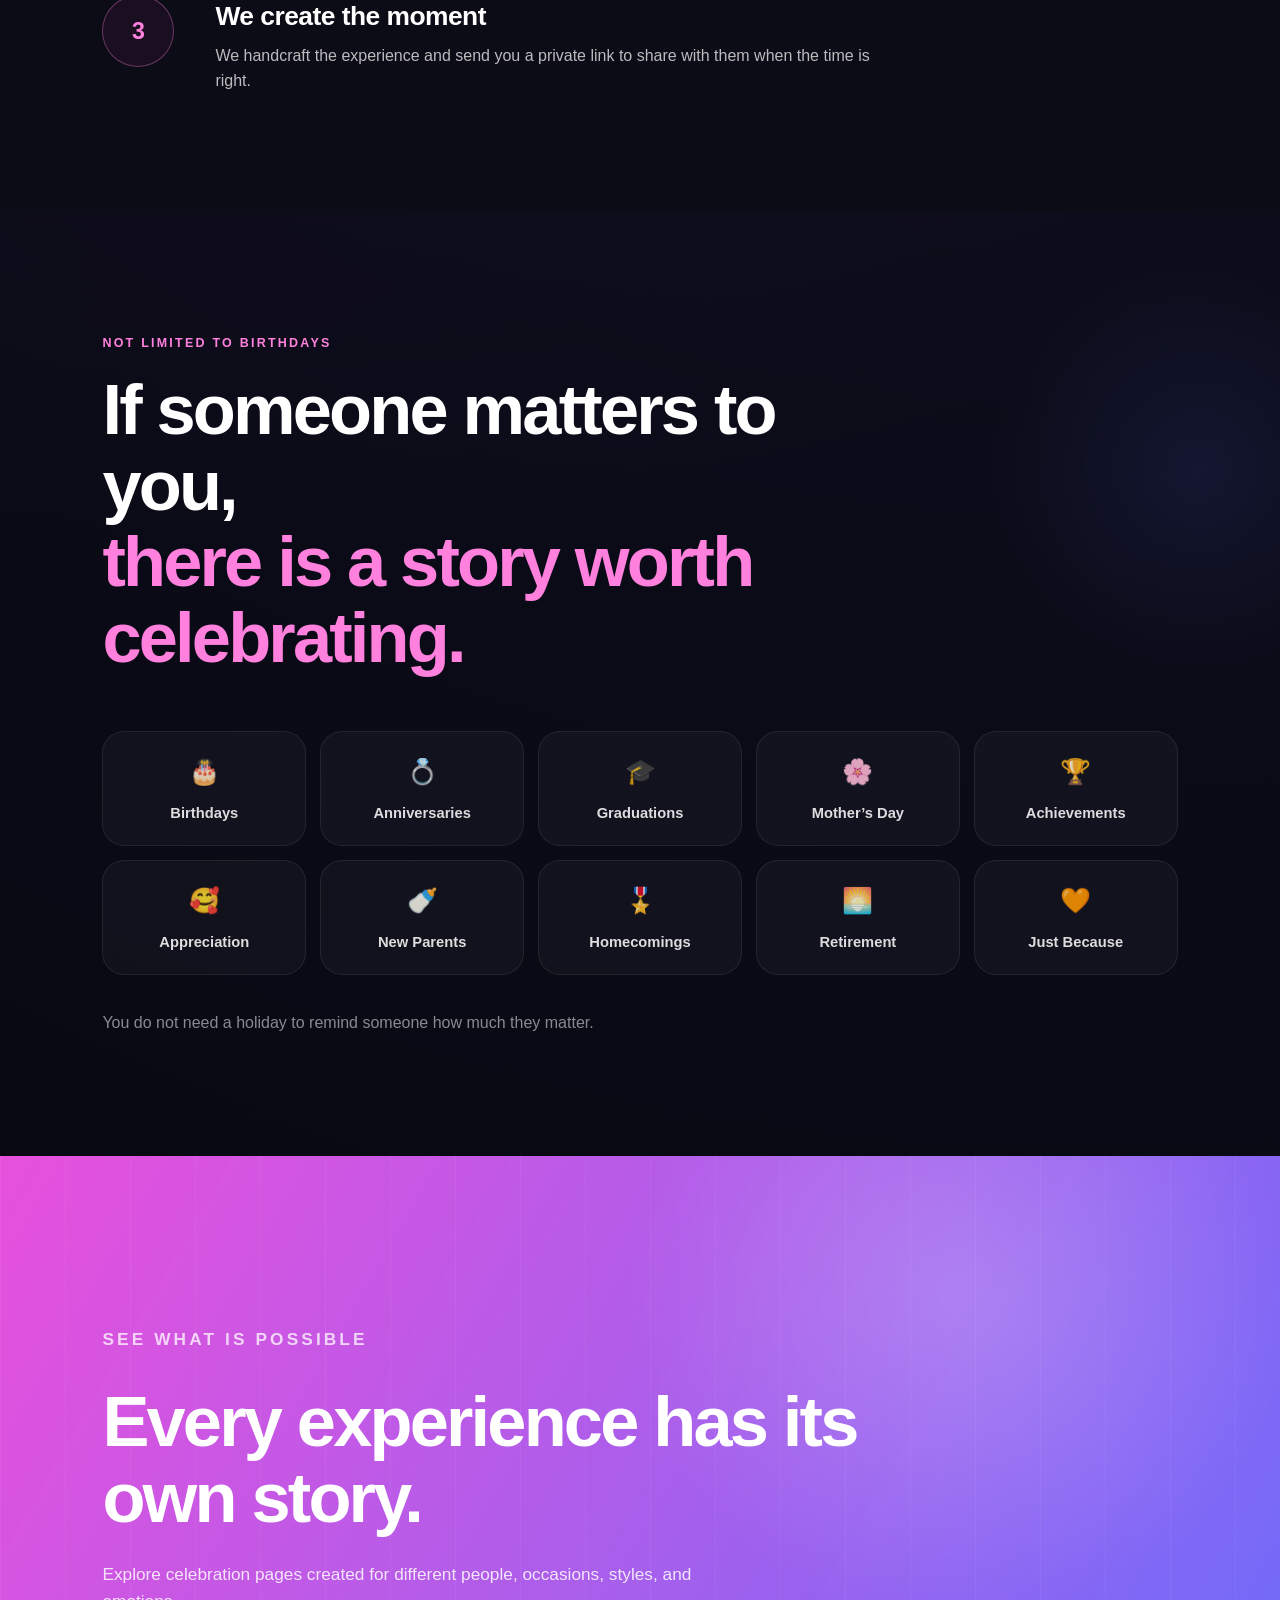
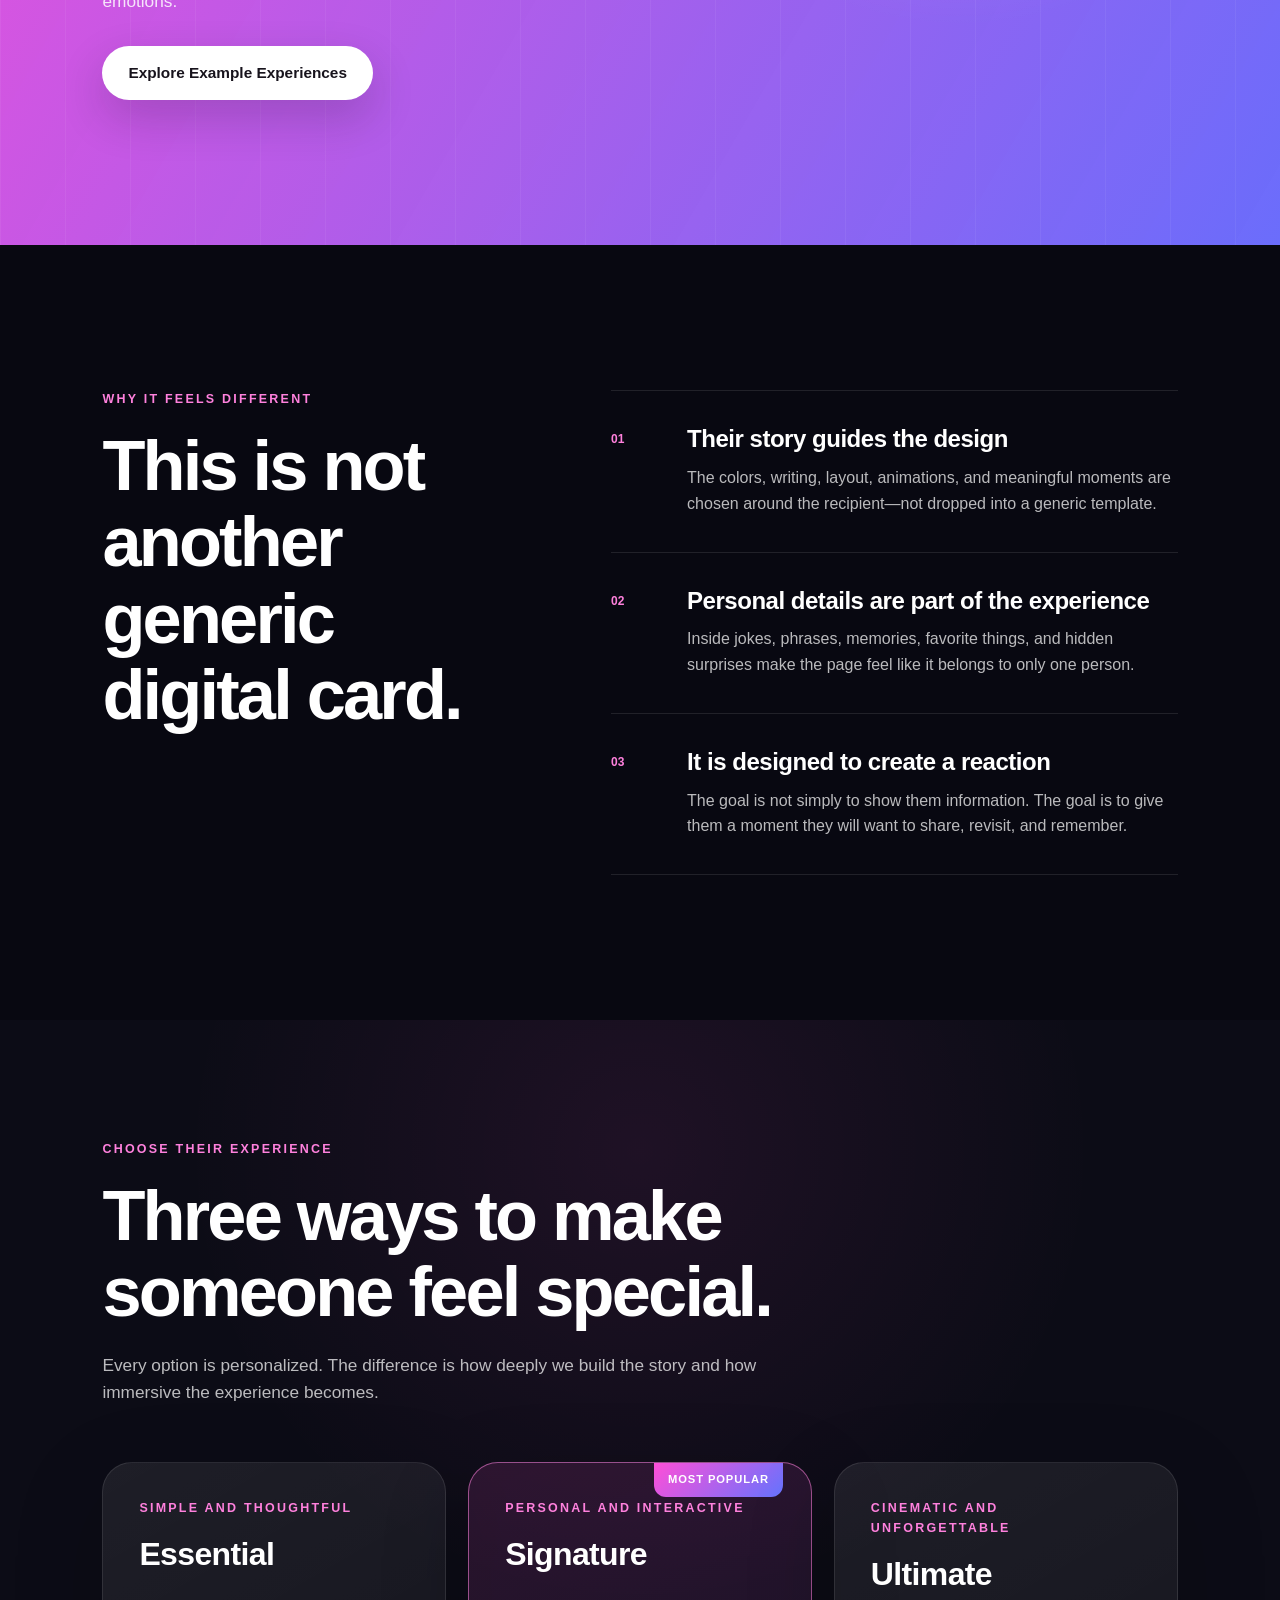
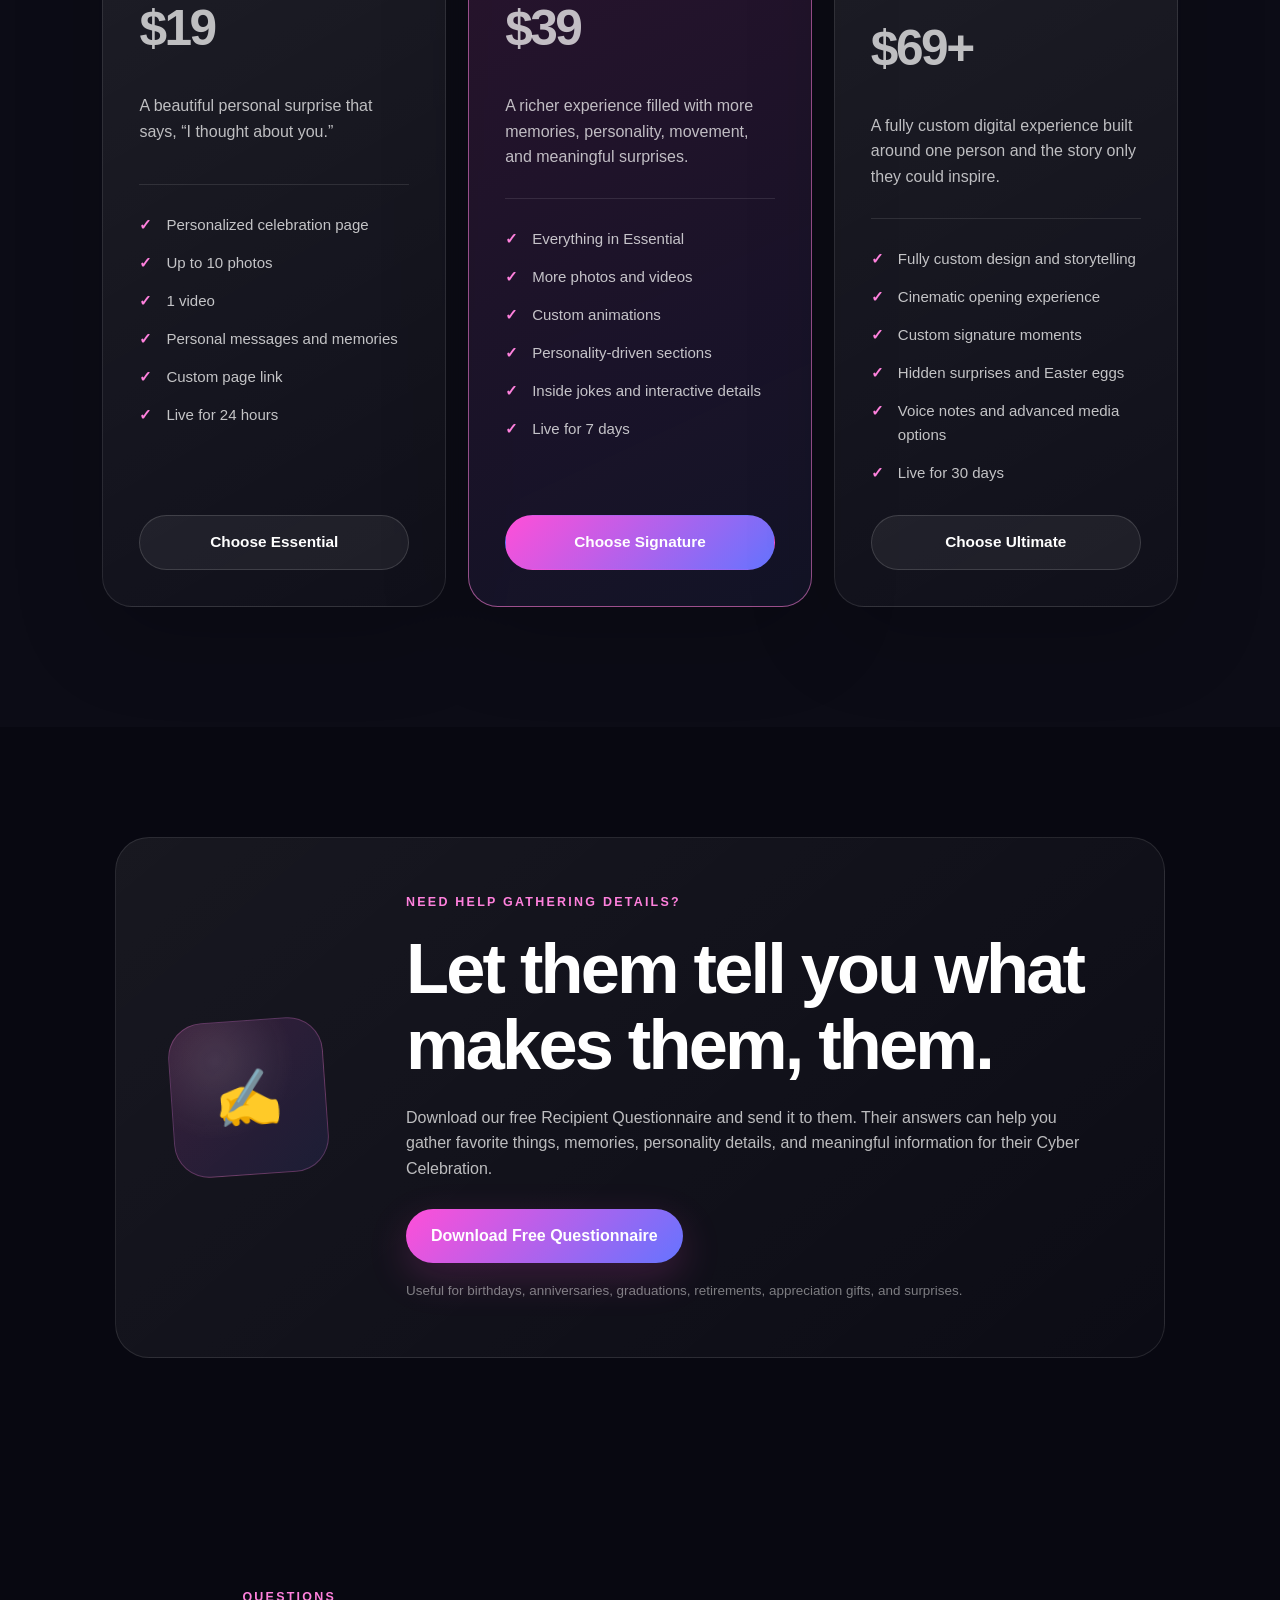
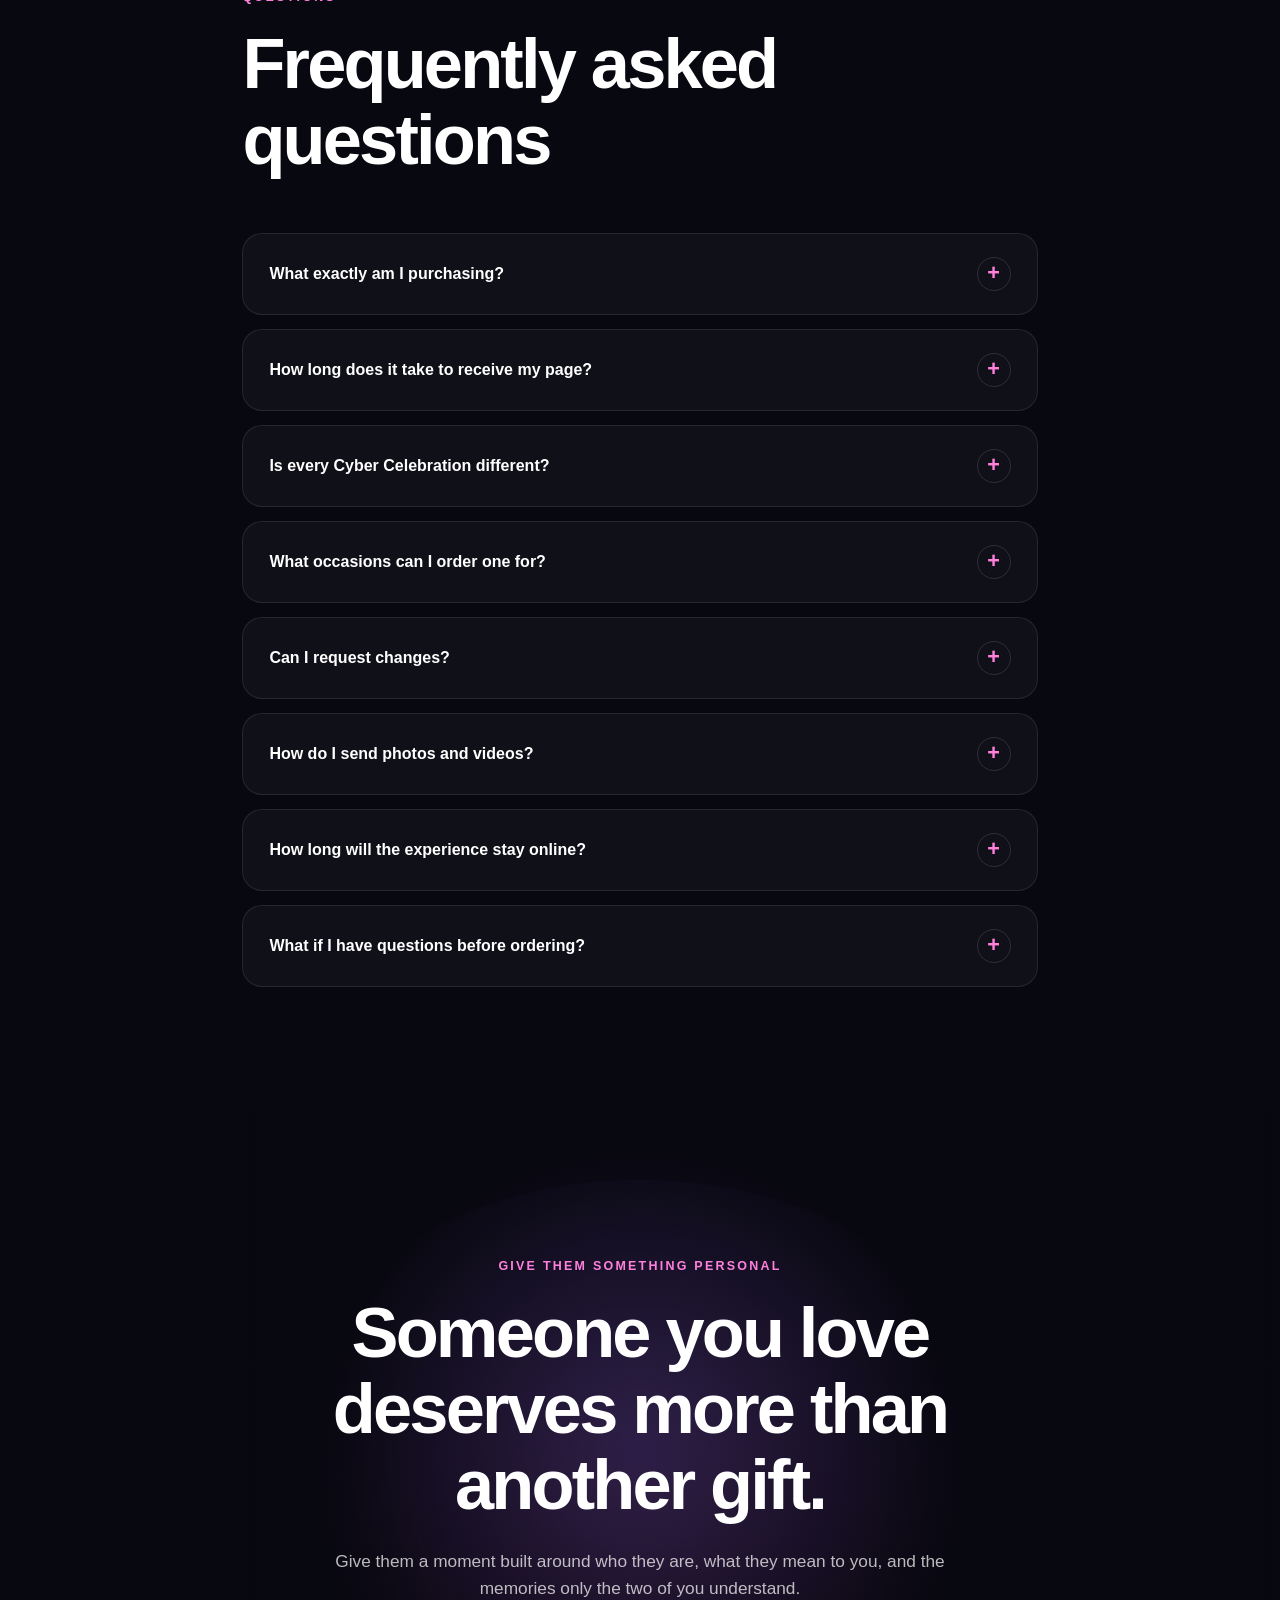
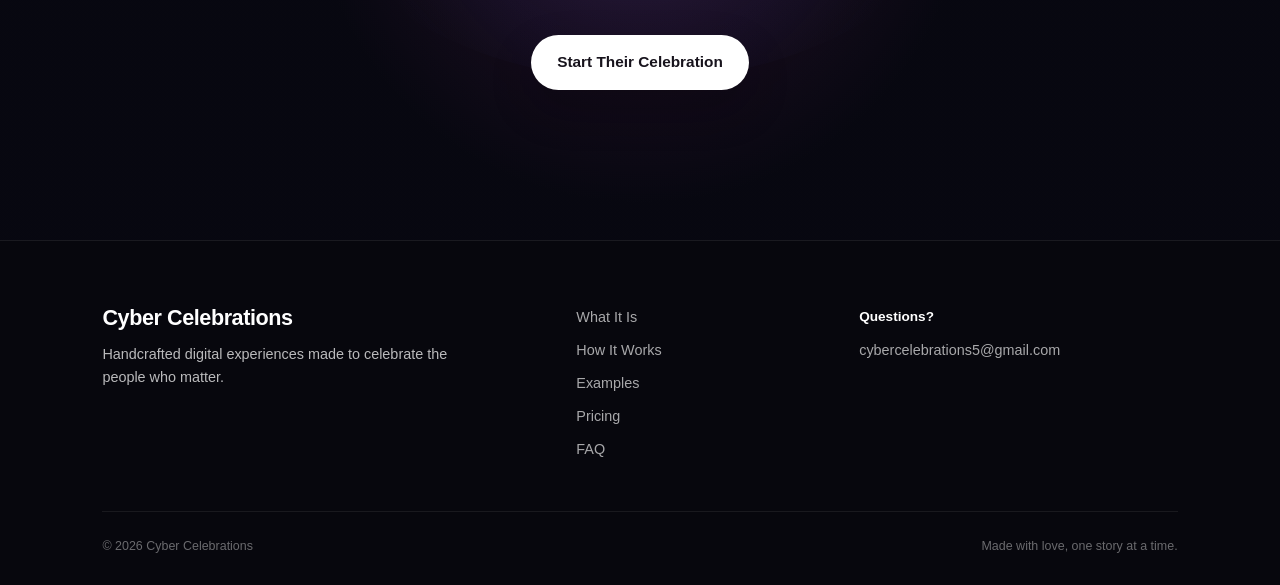
==== commit 5940a1c5: "Update index.html" ====
--- a/index.html
+++ b/index.html
@@ -6,21 +6,14 @@
 <head>
 
   <!-- Google tag (gtag.js) -->
-  <script
-    async
-    src="https://www.googletagmanager.com/gtag/js?id=G-HR9WSRYB2J">
-  </script>
-
-  <script>
-    window.dataLayer = window.dataLayer || [];
-
-    function gtag() {
-      dataLayer.push(arguments);
-    }
-
-    gtag("js", new Date());
-    gtag("config", "G-HR9WSRYB2J");
-  </script>
+<script async src="https://www.googletagmanager.com/gtag/js?id=G-FSQ69Q4EKB"></script>
+<script>
+  window.dataLayer = window.dataLayer || [];
+  function gtag(){dataLayer.push(arguments);}
+  gtag('js', new Date());
+
+  gtag('config', 'G-FSQ69Q4EKB');
+</script>
 
 
   <meta charset="UTF-8">
--- a/style.css
+++ b/style.css
@@ -1,237 +1,1521 @@
-/* style.css */
+/* ==================================================
+   CYBER CELEBRATIONS V2
+   style.css
+================================================== */
+
+
+/* ==================================================
+   RESET
+================================================== */
+
 * {
   box-sizing: border-box;
   margin: 0;
   padding: 0;
 }
 
+html {
+  scroll-behavior: smooth;
+  scroll-padding-top: 100px;
+}
+
 body {
-  font-family: Arial, sans-serif;
-  background: #070814;
-  color: white;
+  min-height: 100vh;
+  overflow-x: hidden;
+  font-family: Arial, Helvetica, sans-serif;
+  background:
+    radial-gradient(
+      circle at 15% 10%,
+      rgba(255, 78, 200, 0.08),
+      transparent 30%
+    ),
+    radial-gradient(
+      circle at 85% 20%,
+      rgba(101, 116, 255, 0.08),
+      transparent 35%
+    ),
+    #080811;
+  color: #ffffff;
   line-height: 1.6;
 }
 
+body.menu-open {
+  overflow: hidden;
+}
+
+img {
+  display: block;
+  max-width: 100%;
+}
+
+a,
+button {
+  font: inherit;
+}
+
+button {
+  border: none;
+}
+
+a {
+  color: inherit;
+}
+
+::selection {
+  background: rgba(255, 91, 211, 0.35);
+  color: #ffffff;
+}
+
+
+/* ==================================================
+   SHARED TYPOGRAPHY
+================================================== */
+
+h1,
+h2,
+h3 {
+  line-height: 1.08;
+}
+
+h1,
+h2 {
+  letter-spacing: -0.04em;
+}
+
+h3 {
+  letter-spacing: -0.02em;
+}
+
+p {
+  color: rgba(255, 255, 255, 0.72);
+}
+
+.section {
+  position: relative;
+  padding: 120px 8%;
+}
+
+.section-heading {
+  width: min(780px, 100%);
+  margin-bottom: 55px;
+}
+
+.section-heading h2,
+.statement-content h2,
+.difference-heading h2,
+.experience-preview-content h2,
+.questionnaire-copy h2,
+.final-content h2 {
+  font-size: clamp(2.5rem, 5.5vw, 5rem);
+}
+
+.section-heading h2 span,
+.statement-content h2 span {
+  display: block;
+  color: #ff81dd;
+}
+
+.section-heading > p:last-child {
+  width: min(660px, 100%);
+  margin-top: 22px;
+  font-size: 1.08rem;
+}
+
+.section-label,
+.tag,
+.package-label {
+  margin-bottom: 18px;
+  color: #ff81dd;
+  font-size: 0.78rem;
+  font-weight: 800;
+  letter-spacing: 0.18em;
+  text-transform: uppercase;
+}
+
+
+/* ==================================================
+   BUTTONS
+================================================== */
+
+.buttons {
+  display: flex;
+  flex-wrap: wrap;
+  gap: 14px;
+}
+
+.btn {
+  display: inline-flex;
+  min-height: 52px;
+  align-items: center;
+  justify-content: center;
+  padding: 14px 25px;
+  border: 1px solid transparent;
+  border-radius: 999px;
+  text-decoration: none;
+  font-size: 0.96rem;
+  font-weight: 800;
+  transition:
+    transform 0.25s ease,
+    box-shadow 0.25s ease,
+    background 0.25s ease,
+    border-color 0.25s ease;
+}
+
+.btn:hover {
+  transform: translateY(-3px);
+}
+
+.primary {
+  background: linear-gradient(135deg, #ff4fd8, #6574ff);
+  box-shadow: 0 14px 40px rgba(255, 79, 216, 0.22);
+  color: #ffffff;
+}
+
+.primary:hover {
+  box-shadow: 0 18px 50px rgba(255, 79, 216, 0.34);
+}
+
+.secondary {
+  border-color: rgba(255, 255, 255, 0.2);
+  background: rgba(255, 255, 255, 0.04);
+  color: #ffffff;
+}
+
+.secondary:hover {
+  border-color: rgba(255, 255, 255, 0.4);
+  background: rgba(255, 255, 255, 0.08);
+}
+
+
+/* ==================================================
+   NAVIGATION
+================================================== */
+
 .nav {
-  display: flex;
-  justify-content: space-between;
-  align-items: center;
-  padding: 24px 8%;
   position: sticky;
   top: 0;
-  background: rgba(7, 8, 20, 0.85);
-  backdrop-filter: blur(12px);
-  z-index: 10;
+  z-index: 100;
+  display: flex;
+  min-height: 82px;
+  align-items: center;
+  justify-content: space-between;
+  padding: 0 8%;
+  border-bottom: 1px solid rgba(255, 255, 255, 0.07);
+  background: rgba(8, 8, 17, 0.78);
+  backdrop-filter: blur(18px);
 }
 
 .logo {
-  font-weight: bold;
-  font-size: 1.2rem;
-}
-
-.nav a {
-  color: #ddd;
+  color: #ffffff;
+  font-size: 1.15rem;
+  font-weight: 900;
+  letter-spacing: -0.03em;
   text-decoration: none;
-  margin-left: 20px;
-}
+}
+
+.nav nav {
+  display: flex;
+  align-items: center;
+  gap: 26px;
+}
+
+.nav nav > a {
+  position: relative;
+  color: rgba(255, 255, 255, 0.72);
+  font-size: 0.9rem;
+  font-weight: 700;
+  text-decoration: none;
+  transition: color 0.2s ease;
+}
+
+.nav nav > a:not(.nav-button)::after {
+  position: absolute;
+  right: 0;
+  bottom: -7px;
+  left: 0;
+  height: 1px;
+  background: linear-gradient(90deg, #ff4fd8, #6574ff);
+  content: "";
+  transform: scaleX(0);
+  transform-origin: left;
+  transition: transform 0.25s ease;
+}
+
+.nav nav > a:hover {
+  color: #ffffff;
+}
+
+.nav nav > a:hover::after {
+  transform: scaleX(1);
+}
+
+.nav-button {
+  padding: 10px 17px;
+  border: 1px solid rgba(255, 255, 255, 0.13);
+  border-radius: 999px;
+  background: rgba(255, 255, 255, 0.06);
+}
+
+.mobile-menu-button {
+  display: none;
+  width: 44px;
+  height: 44px;
+  cursor: pointer;
+  align-items: center;
+  justify-content: center;
+  flex-direction: column;
+  gap: 5px;
+  border-radius: 50%;
+  background: rgba(255, 255, 255, 0.06);
+}
+
+.mobile-menu-button span {
+  width: 19px;
+  height: 2px;
+  border-radius: 10px;
+  background: #ffffff;
+  transition:
+    transform 0.25s ease,
+    opacity 0.25s ease;
+}
+
+
+/* ==================================================
+   HERO
+================================================== */
 
 .hero {
-  min-height: 90vh;
-  padding: 120px 8%;
   position: relative;
   display: flex;
-  flex-direction: column;
-  justify-content: center;
+  min-height: calc(100vh - 82px);
+  align-items: center;
   overflow: hidden;
-}
-
-.glow {
+  padding: 110px 8% 130px;
+}
+
+.hero::before {
   position: absolute;
+  inset: 0;
+  background-image:
+    linear-gradient(
+      rgba(255, 255, 255, 0.025) 1px,
+      transparent 1px
+    ),
+    linear-gradient(
+      90deg,
+      rgba(255, 255, 255, 0.025) 1px,
+      transparent 1px
+    );
+  background-size: 70px 70px;
+  content: "";
+  mask-image: linear-gradient(
+    to bottom,
+    rgba(0, 0, 0, 0.85),
+    transparent 90%
+  );
+}
+
+.hero-content {
+  position: relative;
+  z-index: 2;
+  width: min(980px, 100%);
+}
+
+.tag {
+  display: inline-flex;
+  align-items: center;
+  gap: 10px;
+}
+
+.tag::before {
+  width: 35px;
+  height: 1px;
+  background: #ff81dd;
+  content: "";
+}
+
+.hero h1 {
+  width: min(1000px, 100%);
+  font-size: clamp(3.4rem, 8vw, 7.4rem);
+}
+
+.hero h1 span {
+  display: block;
+  background: linear-gradient(135deg, #ffffff 20%, #ff8ae1 55%, #8090ff);
+  -webkit-background-clip: text;
+  background-clip: text;
+  color: transparent;
+}
+
+.hero .sub {
+  width: min(700px, 100%);
+  margin: 30px 0 34px;
+  font-size: clamp(1.05rem, 2vw, 1.25rem);
+  line-height: 1.75;
+}
+
+.hero-note {
+  margin-top: 18px;
+  color: rgba(255, 255, 255, 0.5);
+  font-size: 0.87rem;
+}
+
+.hero-glow {
+  position: absolute;
+  border-radius: 50%;
+  filter: blur(10px);
+  pointer-events: none;
+}
+
+.hero-glow-one {
+  top: 8%;
+  right: -7%;
+  width: 620px;
+  height: 620px;
+  background: radial-gradient(
+    circle,
+    rgba(255, 60, 204, 0.23),
+    transparent 68%
+  );
+}
+
+.hero-glow-two {
+  bottom: -25%;
+  left: 18%;
   width: 500px;
   height: 500px;
-  background: radial-gradient(circle, rgba(255, 69, 200, 0.35), transparent 70%);
-  right: 10%;
-  top: 15%;
-  z-index: -1;
-}
-
-.tag {
-  color: #ff80df;
+  background: radial-gradient(
+    circle,
+    rgba(91, 111, 255, 0.2),
+    transparent 70%
+  );
+}
+
+.scroll-hint {
+  position: absolute;
+  right: 8%;
+  bottom: 45px;
+  z-index: 3;
+  display: flex;
+  align-items: center;
+  gap: 12px;
+  color: rgba(255, 255, 255, 0.4);
+  font-size: 0.7rem;
+  font-weight: 800;
+  letter-spacing: 0.16em;
   text-transform: uppercase;
-  letter-spacing: 2px;
-  margin-bottom: 15px;
-}
-
-h1 {
-  font-size: clamp(2.8rem, 7vw, 6rem);
-  max-width: 900px;
-  line-height: 1.05;
-}
-
-.sub {
-  max-width: 650px;
-  margin: 25px 0;
-  color: #cfcfe8;
-  font-size: 1.15rem;
-}
-
-.buttons {
+  transform: rotate(90deg);
+  transform-origin: right;
+}
+
+.scroll-line {
+  width: 55px;
+  height: 1px;
+  overflow: hidden;
+  background: rgba(255, 255, 255, 0.2);
+}
+
+.scroll-line::after {
+  display: block;
+  width: 50%;
+  height: 100%;
+  background: #ff81dd;
+  content: "";
+  animation: scrollLine 2s ease-in-out infinite;
+}
+
+@keyframes scrollLine {
+  0% {
+    transform: translateX(-120%);
+  }
+
+  100% {
+    transform: translateX(220%);
+  }
+}
+
+
+/* ==================================================
+   STATEMENT SECTION
+================================================== */
+
+.statement-section {
+  padding: 130px 8%;
+  border-top: 1px solid rgba(255, 255, 255, 0.06);
+  border-bottom: 1px solid rgba(255, 255, 255, 0.06);
+  background:
+    linear-gradient(
+      135deg,
+      rgba(255, 79, 216, 0.08),
+      transparent 45%
+    ),
+    rgba(255, 255, 255, 0.018);
+}
+
+.statement-content {
+  width: min(1080px, 100%);
+  margin: 0 auto;
+  text-align: center;
+}
+
+.statement-content h2 span {
+  margin-top: 8px;
+}
+
+.statement-content > p:last-child {
+  width: min(670px, 100%);
+  margin: 30px auto 0;
+  font-size: 1.12rem;
+}
+
+
+/* ==================================================
+   WHAT IT IS
+================================================== */
+
+.what-section {
+  padding-top: 140px;
+}
+
+.feature-grid {
+  display: grid;
+  grid-template-columns: repeat(3, 1fr);
+  gap: 22px;
+}
+
+.feature-card {
+  position: relative;
+  min-height: 355px;
+  overflow: hidden;
+  padding: 34px;
+  border: 1px solid rgba(255, 255, 255, 0.09);
+  border-radius: 28px;
+  background:
+    linear-gradient(
+      145deg,
+      rgba(255, 255, 255, 0.075),
+      rgba(255, 255, 255, 0.025)
+    );
+  box-shadow: 0 25px 80px rgba(0, 0, 0, 0.18);
+  transition:
+    transform 0.3s ease,
+    border-color 0.3s ease;
+}
+
+.feature-card::before {
+  position: absolute;
+  top: -80px;
+  right: -80px;
+  width: 190px;
+  height: 190px;
+  border-radius: 50%;
+  background: radial-gradient(
+    circle,
+    rgba(255, 79, 216, 0.13),
+    transparent 72%
+  );
+  content: "";
+}
+
+.feature-card:hover {
+  border-color: rgba(255, 129, 221, 0.32);
+  transform: translateY(-8px);
+}
+
+.feature-number {
+  color: rgba(255, 255, 255, 0.3);
+  font-size: 0.72rem;
+  font-weight: 900;
+  letter-spacing: 0.15em;
+}
+
+.feature-icon {
+  margin: 46px 0 24px;
+  font-size: 2rem;
+}
+
+.feature-card h3 {
+  margin-bottom: 16px;
+  font-size: 1.55rem;
+}
+
+.feature-card p {
+  font-size: 0.98rem;
+}
+
+
+/* ==================================================
+   HOW IT WORKS
+================================================== */
+
+.how-section {
+  background: #0c0c16;
+}
+
+.process {
+  width: min(950px, 100%);
+}
+
+.process-step {
+  display: grid;
+  grid-template-columns: 85px 1fr;
+  gap: 28px;
+  align-items: flex-start;
+}
+
+.process-number {
   display: flex;
-  gap: 15px;
-  flex-wrap: wrap;
-}
-
-.btn {
-  padding: 14px 22px;
+  width: 72px;
+  height: 72px;
+  align-items: center;
+  justify-content: center;
+  border: 1px solid rgba(255, 129, 221, 0.35);
+  border-radius: 50%;
+  background: rgba(255, 79, 216, 0.06);
+  color: #ff81dd;
+  font-size: 1.45rem;
+  font-weight: 900;
+}
+
+.process-copy {
+  padding-top: 7px;
+}
+
+.process-copy h3 {
+  margin-bottom: 12px;
+  font-size: 1.65rem;
+}
+
+.process-copy p {
+  width: min(690px, 100%);
+}
+
+.process-connector {
+  width: 1px;
+  height: 70px;
+  margin: 12px 0 12px 35px;
+  background: linear-gradient(
+    to bottom,
+    rgba(255, 129, 221, 0.5),
+    rgba(101, 116, 255, 0.2)
+  );
+}
+
+
+/* ==================================================
+   OCCASIONS
+================================================== */
+
+.occasions-section {
+  overflow: hidden;
+}
+
+.occasions-section::after {
+  position: absolute;
+  top: 5%;
+  right: -10%;
+  width: 420px;
+  height: 420px;
+  border-radius: 50%;
+  background: radial-gradient(
+    circle,
+    rgba(101, 116, 255, 0.1),
+    transparent 70%
+  );
+  content: "";
+}
+
+.occasion-grid {
+  position: relative;
+  z-index: 2;
+  display: grid;
+  grid-template-columns: repeat(5, 1fr);
+  gap: 14px;
+}
+
+.occasion-item {
+  display: flex;
+  min-height: 115px;
+  align-items: center;
+  justify-content: center;
+  flex-direction: column;
+  gap: 10px;
+  padding: 20px;
+  border: 1px solid rgba(255, 255, 255, 0.08);
+  border-radius: 22px;
+  background: rgba(255, 255, 255, 0.035);
+  color: rgba(255, 255, 255, 0.86);
+  font-size: 0.92rem;
+  font-weight: 800;
+  text-align: center;
+  transition:
+    transform 0.25s ease,
+    background 0.25s ease;
+}
+
+.occasion-item:hover {
+  background: rgba(255, 255, 255, 0.065);
+  transform: translateY(-5px);
+}
+
+.occasion-item span {
+  font-size: 1.55rem;
+}
+
+.occasion-closing {
+  position: relative;
+  z-index: 2;
+  margin-top: 35px;
+  color: rgba(255, 255, 255, 0.52);
+  font-size: 1rem;
+}
+
+
+/* ==================================================
+   EXPERIENCE PREVIEW
+================================================== */
+
+.experience-preview-section {
+  position: relative;
+  overflow: hidden;
+  padding: 145px 8%;
+  background:
+    linear-gradient(
+      120deg,
+      rgba(255, 79, 216, 0.82),
+      rgba(101, 116, 255, 0.75)
+    ),
+    #7b56ee;
+}
+
+.experience-preview-section::before {
+  position: absolute;
+  inset: 0;
+  background:
+    radial-gradient(
+      circle at 75% 20%,
+      rgba(255, 255, 255, 0.2),
+      transparent 30%
+    ),
+    linear-gradient(
+      90deg,
+      rgba(255, 255, 255, 0.05) 1px,
+      transparent 1px
+    );
+  background-size: auto, 65px 65px;
+  content: "";
+}
+
+.experience-preview-content {
+  position: relative;
+  z-index: 2;
+  width: min(760px, 100%);
+}
+
+.experience-preview-content .section-label {
+  color: rgba(255, 255, 255, 0.75);
+}
+
+.experience-preview-content p {
+  width: min(610px, 100%);
+  margin: 25px 0 30px;
+  color: rgba(255, 255, 255, 0.84);
+  font-size: 1.08rem;
+}
+
+.light-button {
+  background: #ffffff;
+  color: #17131c;
+  box-shadow: 0 18px 45px rgba(26, 15, 45, 0.2);
+}
+
+
+/* ==================================================
+   DIFFERENCE
+================================================== */
+
+.difference-section {
+  padding-top: 145px;
+  padding-bottom: 145px;
+}
+
+.difference-layout {
+  display: grid;
+  grid-template-columns: 0.85fr 1.15fr;
+  gap: 90px;
+}
+
+.difference-heading {
+  position: sticky;
+  top: 125px;
+  height: fit-content;
+}
+
+.difference-points {
+  display: flex;
+  flex-direction: column;
+}
+
+.difference-item {
+  display: grid;
+  grid-template-columns: 52px 1fr;
+  gap: 24px;
+  padding: 35px 0;
+  border-top: 1px solid rgba(255, 255, 255, 0.1);
+}
+
+.difference-item:last-child {
+  border-bottom: 1px solid rgba(255, 255, 255, 0.1);
+}
+
+.difference-item > span {
+  padding-top: 4px;
+  color: #ff81dd;
+  font-size: 0.75rem;
+  font-weight: 900;
+}
+
+.difference-item h3 {
+  margin-bottom: 13px;
+  font-size: 1.5rem;
+}
+
+
+/* ==================================================
+   PRICING
+================================================== */
+
+.pricing-section {
+  background:
+    radial-gradient(
+      circle at 50% 10%,
+      rgba(255, 79, 216, 0.08),
+      transparent 34%
+    ),
+    #0c0c16;
+}
+
+.pricing {
+  display: grid;
+  grid-template-columns: repeat(3, 1fr);
+  gap: 22px;
+  align-items: stretch;
+}
+
+.price-card {
+  position: relative;
+  display: flex;
+  min-height: 620px;
+  flex-direction: column;
+  padding: 36px;
+  border: 1px solid rgba(255, 255, 255, 0.1);
+  border-radius: 30px;
+  background:
+    linear-gradient(
+      150deg,
+      rgba(255, 255, 255, 0.075),
+      rgba(255, 255, 255, 0.02)
+    );
+  box-shadow: 0 28px 90px rgba(0, 0, 0, 0.18);
+}
+
+.price-card.featured {
+  border-color: rgba(255, 129, 221, 0.55);
+  background:
+    linear-gradient(
+      155deg,
+      rgba(255, 79, 216, 0.12),
+      rgba(101, 116, 255, 0.07)
+    );
+  transform: translateY(-16px);
+}
+
+.featured-label {
+  position: absolute;
+  top: 0;
+  right: 28px;
+  padding: 8px 14px;
+  border-radius: 0 0 12px 12px;
+  background: linear-gradient(135deg, #ff4fd8, #6574ff);
+  color: #ffffff;
+  font-size: 0.7rem;
+  font-weight: 900;
+  letter-spacing: 0.08em;
+  text-transform: uppercase;
+}
+
+.package-top h3 {
+  font-size: 2rem;
+}
+
+.price {
+  margin: 17px 0 0;
+  font-size: 3.1rem;
+  font-weight: 900;
+  letter-spacing: -0.05em;
+}
+
+.package-feeling {
+  min-height: 92px;
+  margin: 25px 0 28px;
+  padding-bottom: 28px;
+  border-bottom: 1px solid rgba(255, 255, 255, 0.1);
+}
+
+.package-list {
+  display: flex;
+  flex-direction: column;
+  gap: 14px;
+  margin-bottom: 30px;
+  list-style: none;
+}
+
+.package-list li {
+  position: relative;
+  padding-left: 27px;
+  color: rgba(255, 255, 255, 0.75);
+  font-size: 0.94rem;
+}
+
+.package-list li::before {
+  position: absolute;
+  top: 0;
+  left: 0;
+  color: #ff81dd;
+  content: "✓";
+  font-weight: 900;
+}
+
+.package-button {
+  width: 100%;
+  margin-top: auto;
+  border-color: rgba(255, 255, 255, 0.14);
+  background: rgba(255, 255, 255, 0.06);
+  color: #ffffff;
+}
+
+.package-button:hover {
+  background: rgba(255, 255, 255, 0.1);
+}
+
+.featured-button {
+  border-color: transparent;
+  background: linear-gradient(135deg, #ff4fd8, #6574ff);
+}
+
+
+/* ==================================================
+   QUESTIONNAIRE
+================================================== */
+
+.questionnaire-section {
+  padding: 110px 8%;
+}
+
+.questionnaire-content {
+  display: grid;
+  width: min(1050px, 100%);
+  margin: 0 auto;
+  grid-template-columns: 180px 1fr;
+  gap: 55px;
+  align-items: center;
+  padding: 55px;
+  border: 1px solid rgba(255, 255, 255, 0.1);
+  border-radius: 34px;
+  background:
+    linear-gradient(
+      140deg,
+      rgba(255, 255, 255, 0.065),
+      rgba(255, 255, 255, 0.02)
+    );
+}
+
+.questionnaire-icon {
+  display: flex;
+  width: 155px;
+  height: 155px;
+  align-items: center;
+  justify-content: center;
+  border: 1px solid rgba(255, 129, 221, 0.25);
+  border-radius: 35px;
+  background:
+    radial-gradient(
+      circle at 30% 25%,
+      rgba(255, 255, 255, 0.11),
+      transparent 50%
+    ),
+    linear-gradient(
+      135deg,
+      rgba(255, 79, 216, 0.14),
+      rgba(101, 116, 255, 0.11)
+    );
+  font-size: 3.4rem;
+  transform: rotate(-4deg);
+}
+
+.questionnaire-copy > p:not(.section-label):not(.questionnaire-note) {
+  width: min(680px, 100%);
+  margin: 22px 0;
+}
+
+.questionnaire-btn {
+  display: inline-flex;
+  min-height: 52px;
+  align-items: center;
+  justify-content: center;
+  margin-top: 6px;
+  padding: 14px 25px;
   border-radius: 999px;
+  background: linear-gradient(135deg, #ff4fd8, #6574ff);
+  box-shadow: 0 14px 40px rgba(255, 79, 216, 0.18);
+  color: #ffffff;
+  font-weight: 800;
   text-decoration: none;
-  font-weight: bold;
-  display: inline-block;
-}
-
-.primary {
-  background: linear-gradient(135deg, #ff4fd8, #5d7cff);
-  color: white;
-}
-
-.secondary {
-  border: 1px solid #555bff;
-  color: white;
-}
-
-.section {
-  padding: 80px 8%;
-}
-
-.section h2 {
-  font-size: 2.4rem;
-  margin-bottom: 30px;
-}
-
-.cards,
-.pricing,
-.occasion-grid {
+  transition:
+    transform 0.25s ease,
+    box-shadow 0.25s ease;
+}
+
+.questionnaire-btn:hover {
+  box-shadow: 0 18px 48px rgba(255, 79, 216, 0.28);
+  transform: translateY(-3px);
+}
+
+.questionnaire-note {
+  margin-top: 17px;
+  color: rgba(255, 255, 255, 0.46);
+  font-size: 0.84rem;
+}
+
+
+/* ==================================================
+   FAQ
+================================================== */
+
+.faq {
+  width: min(1000px, 100%);
+  margin: 0 auto;
+}
+
+.faq-list {
+  display: flex;
+  flex-direction: column;
+  gap: 14px;
+}
+
+.faq-item {
+  overflow: hidden;
+  border: 1px solid rgba(255, 255, 255, 0.09);
+  border-radius: 20px;
+  background: rgba(255, 255, 255, 0.035);
+}
+
+.faq-question {
+  display: flex;
+  width: 100%;
+  min-height: 78px;
+  cursor: pointer;
+  align-items: center;
+  justify-content: space-between;
+  gap: 25px;
+  padding: 23px 26px;
+  background: transparent;
+  color: #ffffff;
+  font-size: 1rem;
+  font-weight: 800;
+  text-align: left;
+}
+
+.faq-plus {
+  display: flex;
+  width: 34px;
+  min-width: 34px;
+  height: 34px;
+  align-items: center;
+  justify-content: center;
+  border: 1px solid rgba(255, 255, 255, 0.12);
+  border-radius: 50%;
+  color: #ff81dd;
+  font-size: 1.35rem;
+  transition: transform 0.25s ease;
+}
+
+.faq-answer {
+  display: none;
+  padding: 0 26px 25px;
+}
+
+.faq-item.active .faq-answer {
+  display: block;
+}
+
+.faq-item.active .faq-plus {
+  transform: rotate(45deg);
+}
+
+.faq-answer p {
+  width: min(760px, 100%);
+}
+
+
+/* ==================================================
+   FINAL CTA
+================================================== */
+
+.final {
+  position: relative;
+  overflow: hidden;
+  padding: 150px 8%;
+  text-align: center;
+}
+
+.final::before {
+  position: absolute;
+  inset: 0;
+  background:
+    linear-gradient(
+      rgba(8, 8, 17, 0.32),
+      rgba(8, 8, 17, 0.32)
+    ),
+    radial-gradient(
+      circle at 50% 50%,
+      rgba(255, 79, 216, 0.18),
+      transparent 45%
+    );
+  content: "";
+}
+
+.final-glow {
+  position: absolute;
+  top: 10%;
+  left: 50%;
+  width: 700px;
+  height: 500px;
+  border-radius: 50%;
+  background: radial-gradient(
+    circle,
+    rgba(101, 116, 255, 0.15),
+    transparent 70%
+  );
+  transform: translateX(-50%);
+}
+
+.final-content {
+  position: relative;
+  z-index: 2;
+  width: min(850px, 100%);
+  margin: 0 auto;
+}
+
+.final-content p:not(.section-label) {
+  width: min(650px, 100%);
+  margin: 25px auto 32px;
+  font-size: 1.08rem;
+}
+
+.final-button {
+  background: #ffffff;
+  color: #17131c;
+  box-shadow: 0 18px 45px rgba(0, 0, 0, 0.2);
+}
+
+
+/* ==================================================
+   FOOTER
+================================================== */
+
+footer {
+  padding: 65px 8% 28px;
+  border-top: 1px solid rgba(255, 255, 255, 0.08);
+  background: #07070d;
+}
+
+.footer-main {
   display: grid;
-  gap: 22px;
-  grid-template-columns: repeat(auto-fit, minmax(230px, 1fr));
-}
-
-.card,
-.price-card,
-.occasion-grid div {
-  background: rgba(255,255,255,0.07);
-  border: 1px solid rgba(255,255,255,0.12);
-  border-radius: 24px;
-  padding: 28px;
-  box-shadow: 0 0 30px rgba(93,124,255,0.08);
-}
-
-.card span {
-  color: #ff80df;
-  font-weight: bold;
-}
-
-.price {
-  font-size: 2.5rem;
-  font-weight: bold;
-  margin: 15px 0;
-}
-
-.featured {
-  border: 1px solid #ff80df;
-  transform: scale(1.03);
-}
-
-.final {
-  text-align: center;
-}
-
-footer {
-  padding: 30px 8%;
-  color: #aaa;
-  border-top: 1px solid rgba(255,255,255,0.1);
-}
-
-.questionnaire-section {
-  max-width: 850px;
-  margin: 70px auto;
-  padding: 40px 25px;
-  text-align: center;
-  border: 1px solid rgba(255, 255, 255, 0.15);
-  border-radius: 28px;
-  background: rgba(255, 255, 255, 0.05);
-}
-
-.questionnaire-section h2 {
-  font-size: 2rem;
-  margin-bottom: 18px;
-}
-
-.questionnaire-section p {
-  color: rgba(255, 255, 255, 0.82);
-  font-size: 1.05rem;
-  line-height: 1.6;
-  margin-bottom: 18px;
-}
-
-.questionnaire-btn {
-  display: inline-block;
-  margin-top: 12px;
-  padding: 15px 28px;
-  border-radius: 999px;
-  color: white;
+  grid-template-columns: 1.3fr 0.7fr 1fr;
+  gap: 60px;
+  padding-bottom: 50px;
+}
+
+.footer-brand h3 {
+  margin-bottom: 14px;
+  font-size: 1.35rem;
+}
+
+.footer-brand p {
+  width: min(360px, 100%);
+  font-size: 0.9rem;
+}
+
+.footer-links {
+  display: flex;
+  flex-direction: column;
+  gap: 10px;
+}
+
+.footer-links a,
+.footer-contact a {
+  color: rgba(255, 255, 255, 0.65);
+  font-size: 0.9rem;
   text-decoration: none;
-  font-weight: 700;
-  background: linear-gradient(135deg, #e255ff, #5f7cff);
-}
-
-.questionnaire-note {
-  margin-top: 18px;
-  font-size: 0.95rem;
-  opacity: 0.8;
-}
-
-.faq {
-  padding: 80px 20px;
-  max-width: 900px;
-  margin: auto;
-}
-
-.faq h2 {
-  text-align: center;
-  margin-bottom: 40px;
-}
-
-.faq-item {
-  background: rgba(255,255,255,0.05);
-  padding: 25px;
-  border-radius: 20px;
-  margin-bottom: 20px;
-  text-align: left;
-}
-
-.faq-item h3 {
-  margin-top: 0;
+  transition: color 0.2s ease;
+}
+
+.footer-links a:hover,
+.footer-contact a:hover {
+  color: #ffffff;
+}
+
+.footer-contact > p {
   margin-bottom: 10px;
-}
-
-.faq-item p {
-  margin-bottom: 0;
-  opacity: 0.9;
-}
+  color: #ffffff;
+  font-size: 0.85rem;
+  font-weight: 800;
+}
+
+.footer-bottom {
+  display: flex;
+  align-items: center;
+  justify-content: space-between;
+  padding-top: 25px;
+  border-top: 1px solid rgba(255, 255, 255, 0.07);
+}
+
+.footer-bottom p {
+  color: rgba(255, 255, 255, 0.4);
+  font-size: 0.78rem;
+}
+
+
+/* ==================================================
+   REVEAL ANIMATIONS
+================================================== */
+
+/*
+   These elements remain visible even if JavaScript
+   does not load. The script will add animation classes later.
+*/
+
+.reveal {
+  opacity: 1;
+  transform: none;
+}
+
+.reveal-ready .reveal {
+  opacity: 0;
+  transform: translateY(30px);
+  transition:
+    opacity 0.75s ease,
+    transform 0.75s ease;
+}
+
+.reveal-ready .reveal.visible {
+  opacity: 1;
+  transform: translateY(0);
+}
+
+
+/* ==================================================
+   TABLET
+================================================== */
+
+@media (max-width: 1050px) {
+
+  .feature-grid,
+  .pricing {
+    grid-template-columns: 1fr;
+  }
+
+  .feature-card {
+    min-height: auto;
+  }
+
+  .price-card {
+    min-height: auto;
+  }
+
+  .price-card.featured {
+    transform: none;
+  }
+
+  .package-feeling {
+    min-height: auto;
+  }
+
+  .occasion-grid {
+    grid-template-columns: repeat(3, 1fr);
+  }
+
+  .difference-layout {
+    grid-template-columns: 1fr;
+    gap: 50px;
+  }
+
+  .difference-heading {
+    position: static;
+  }
+
+  .footer-main {
+    grid-template-columns: 1fr 1fr;
+  }
+
+  .footer-contact {
+    grid-column: 1 / -1;
+  }
+
+}
+
+
+/* ==================================================
+   MOBILE NAVIGATION
+================================================== */
+
+@media (max-width: 820px) {
+
+  .nav {
+    min-height: 72px;
+    padding: 0 5%;
+  }
+
+  .mobile-menu-button {
+    display: flex;
+  }
+
+  .nav nav {
+    position: fixed;
+    top: 72px;
+    right: 0;
+    left: 0;
+    display: none;
+    height: calc(100vh - 72px);
+    align-items: center;
+    justify-content: center;
+    flex-direction: column;
+    gap: 28px;
+    padding: 40px;
+    background: rgba(8, 8, 17, 0.98);
+    backdrop-filter: blur(18px);
+  }
+
+  .nav nav.active {
+    display: flex;
+  }
+
+  .nav nav > a {
+    font-size: 1.15rem;
+  }
+
+  .nav-button {
+    padding: 13px 24px;
+  }
+
+  .mobile-menu-button.active span:nth-child(1) {
+    transform: translateY(7px) rotate(45deg);
+  }
+
+  .mobile-menu-button.active span:nth-child(2) {
+    opacity: 0;
+  }
+
+  .mobile-menu-button.active span:nth-child(3) {
+    transform: translateY(-7px) rotate(-45deg);
+  }
+
+}
+
+
+/* ==================================================
+   MOBILE
+================================================== */
 
 @media (max-width: 700px) {
-  .nav {
+
+  .section {
+    padding: 90px 6%;
+  }
+
+  .section-heading {
+    margin-bottom: 38px;
+  }
+
+  .section-heading h2,
+  .statement-content h2,
+  .difference-heading h2,
+  .experience-preview-content h2,
+  .questionnaire-copy h2,
+  .final-content h2 {
+    font-size: clamp(2.25rem, 10vw, 3.6rem);
+  }
+
+  .hero {
+    min-height: calc(100vh - 72px);
+    padding: 95px 6% 110px;
+  }
+
+  .hero h1 {
+    font-size: clamp(3rem, 15vw, 5rem);
+  }
+
+  .hero .sub {
+    margin-top: 25px;
+    font-size: 1rem;
+  }
+
+  .buttons {
     flex-direction: column;
-    gap: 12px;
-  }
-
-  .nav a {
-    margin: 0 8px;
-    font-size: 0.9rem;
-  }
-
-  .hero {
-    padding-top: 80px;
-  }
-}
+  }
+
+  .btn {
+    width: 100%;
+  }
+
+  .scroll-hint {
+    display: none;
+  }
+
+  .hero-glow-one {
+    top: 15%;
+    right: -65%;
+    width: 520px;
+    height: 520px;
+  }
+
+  .hero-glow-two {
+    bottom: -30%;
+    left: -35%;
+  }
+
+  .statement-section {
+    padding: 100px 6%;
+  }
+
+  .feature-grid {
+    gap: 16px;
+  }
+
+  .feature-card {
+    padding: 28px;
+    border-radius: 24px;
+  }
+
+  .feature-icon {
+    margin: 35px 0 20px;
+  }
+
+  .process-step {
+    grid-template-columns: 58px 1fr;
+    gap: 20px;
+  }
+
+  .process-number {
+    width: 54px;
+    height: 54px;
+    font-size: 1.1rem;
+  }
+
+  .process-connector {
+    height: 55px;
+    margin-left: 27px;
+  }
+
+  .occasion-grid {
+    grid-template-columns: repeat(2, 1fr);
+  }
+
+  .occasion-item {
+    min-height: 105px;
+    padding: 16px;
+  }
+
+  .experience-preview-section {
+    padding: 105px 6%;
+  }
+
+  .difference-item {
+    grid-template-columns: 38px 1fr;
+    gap: 15px;
+  }
+
+  .price-card {
+    padding: 30px 25px;
+    border-radius: 26px;
+  }
+
+  .questionnaire-section {
+    padding: 85px 6%;
+  }
+
+  .questionnaire-content {
+    grid-template-columns: 1fr;
+    gap: 30px;
+    padding: 32px 25px;
+    border-radius: 28px;
+  }
+
+  .questionnaire-icon {
+    width: 105px;
+    height: 105px;
+    border-radius: 28px;
+    font-size: 2.5rem;
+  }
+
+  .faq-question {
+    min-height: 72px;
+    padding: 20px;
+    font-size: 0.93rem;
+  }
+
+  .faq-answer {
+    padding: 0 20px 22px;
+  }
+
+  .final {
+    padding: 110px 6%;
+  }
+
+  footer {
+    padding: 55px 6% 25px;
+  }
+
+  .footer-main {
+    grid-template-columns: 1fr;
+    gap: 35px;
+  }
+
+  .footer-contact {
+    grid-column: auto;
+  }
+
+  .footer-bottom {
+    align-items: flex-start;
+    flex-direction: column;
+    gap: 7px;
+  }
+
+}
+
+
+/* ==================================================
+   SMALL PHONES
+================================================== */
+
+@media (max-width: 420px) {
+
+  .logo {
+    font-size: 1rem;
+  }
+
+  .hero h1 {
+    font-size: 2.85rem;
+  }
+
+  .occasion-grid {
+    grid-template-columns: 1fr;
+  }
+
+  .occasion-item {
+    min-height: 88px;
+    flex-direction: row;
+  }
+
+}
